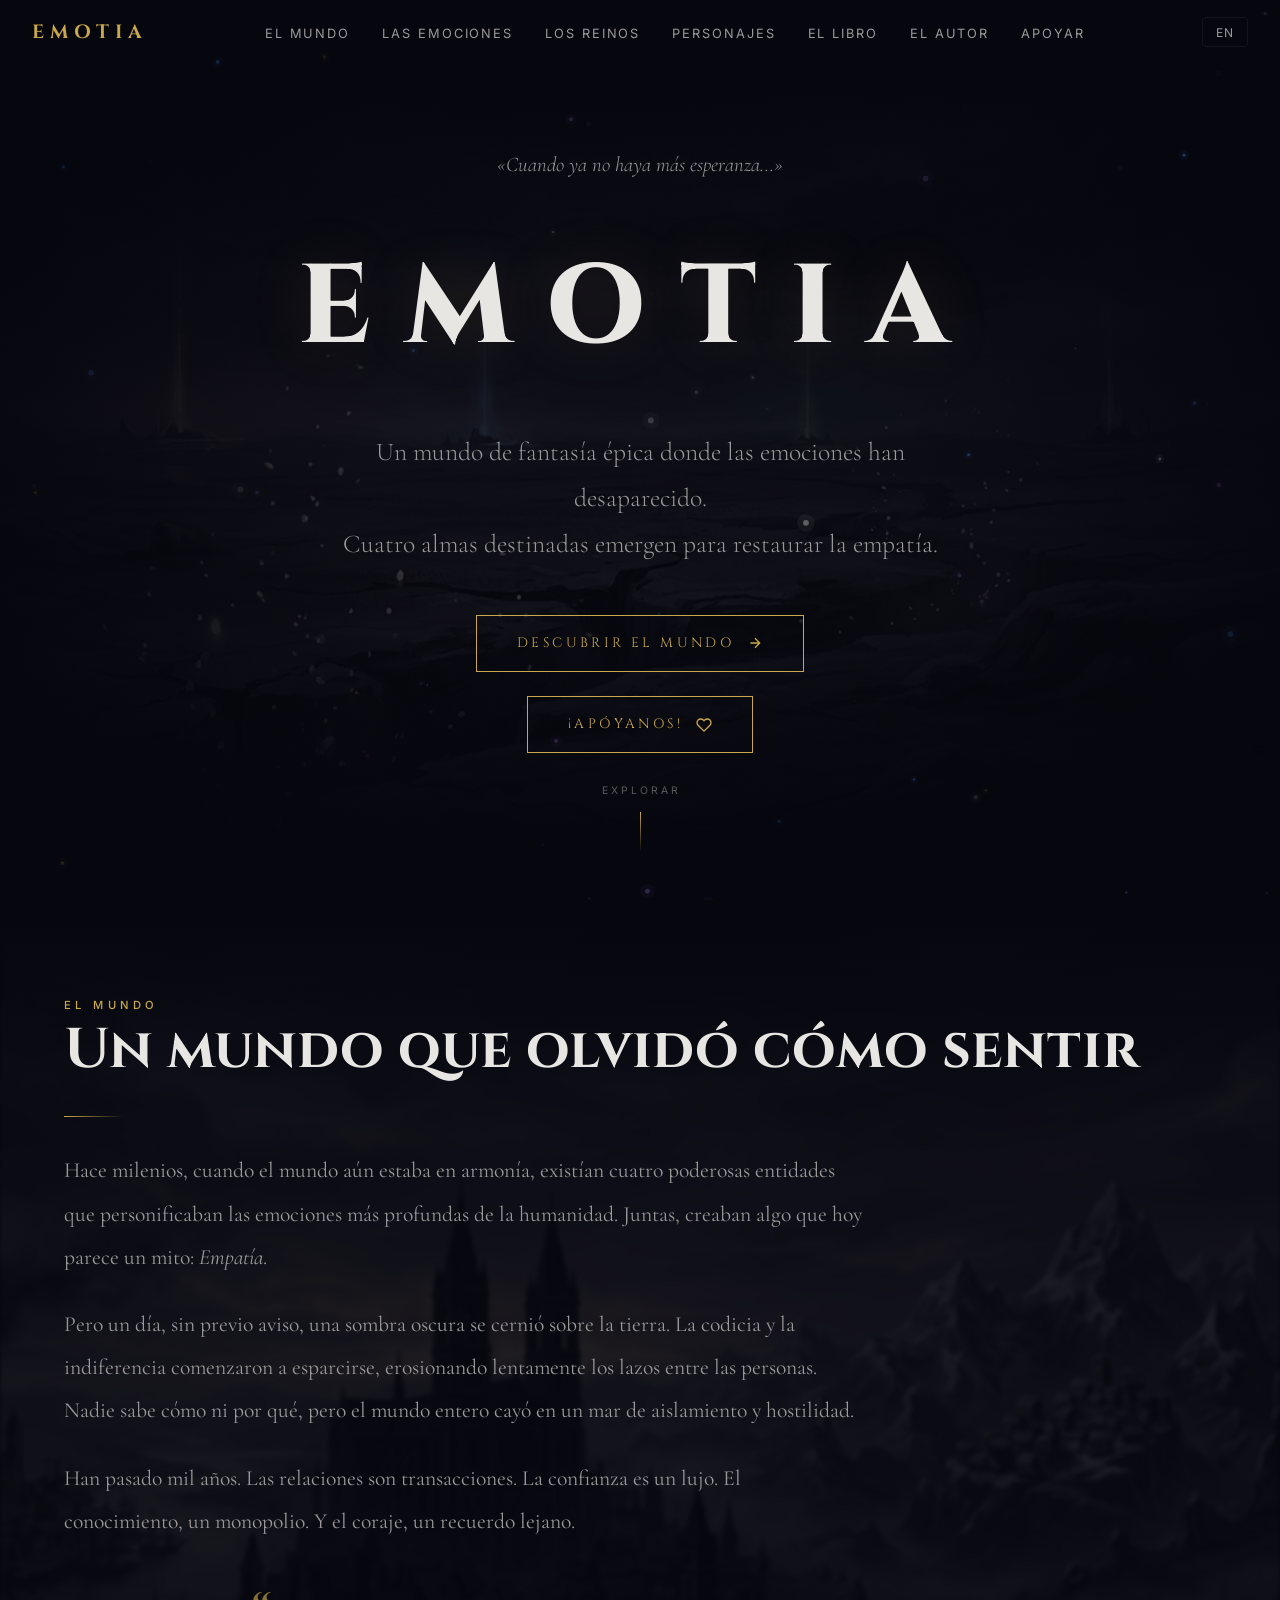
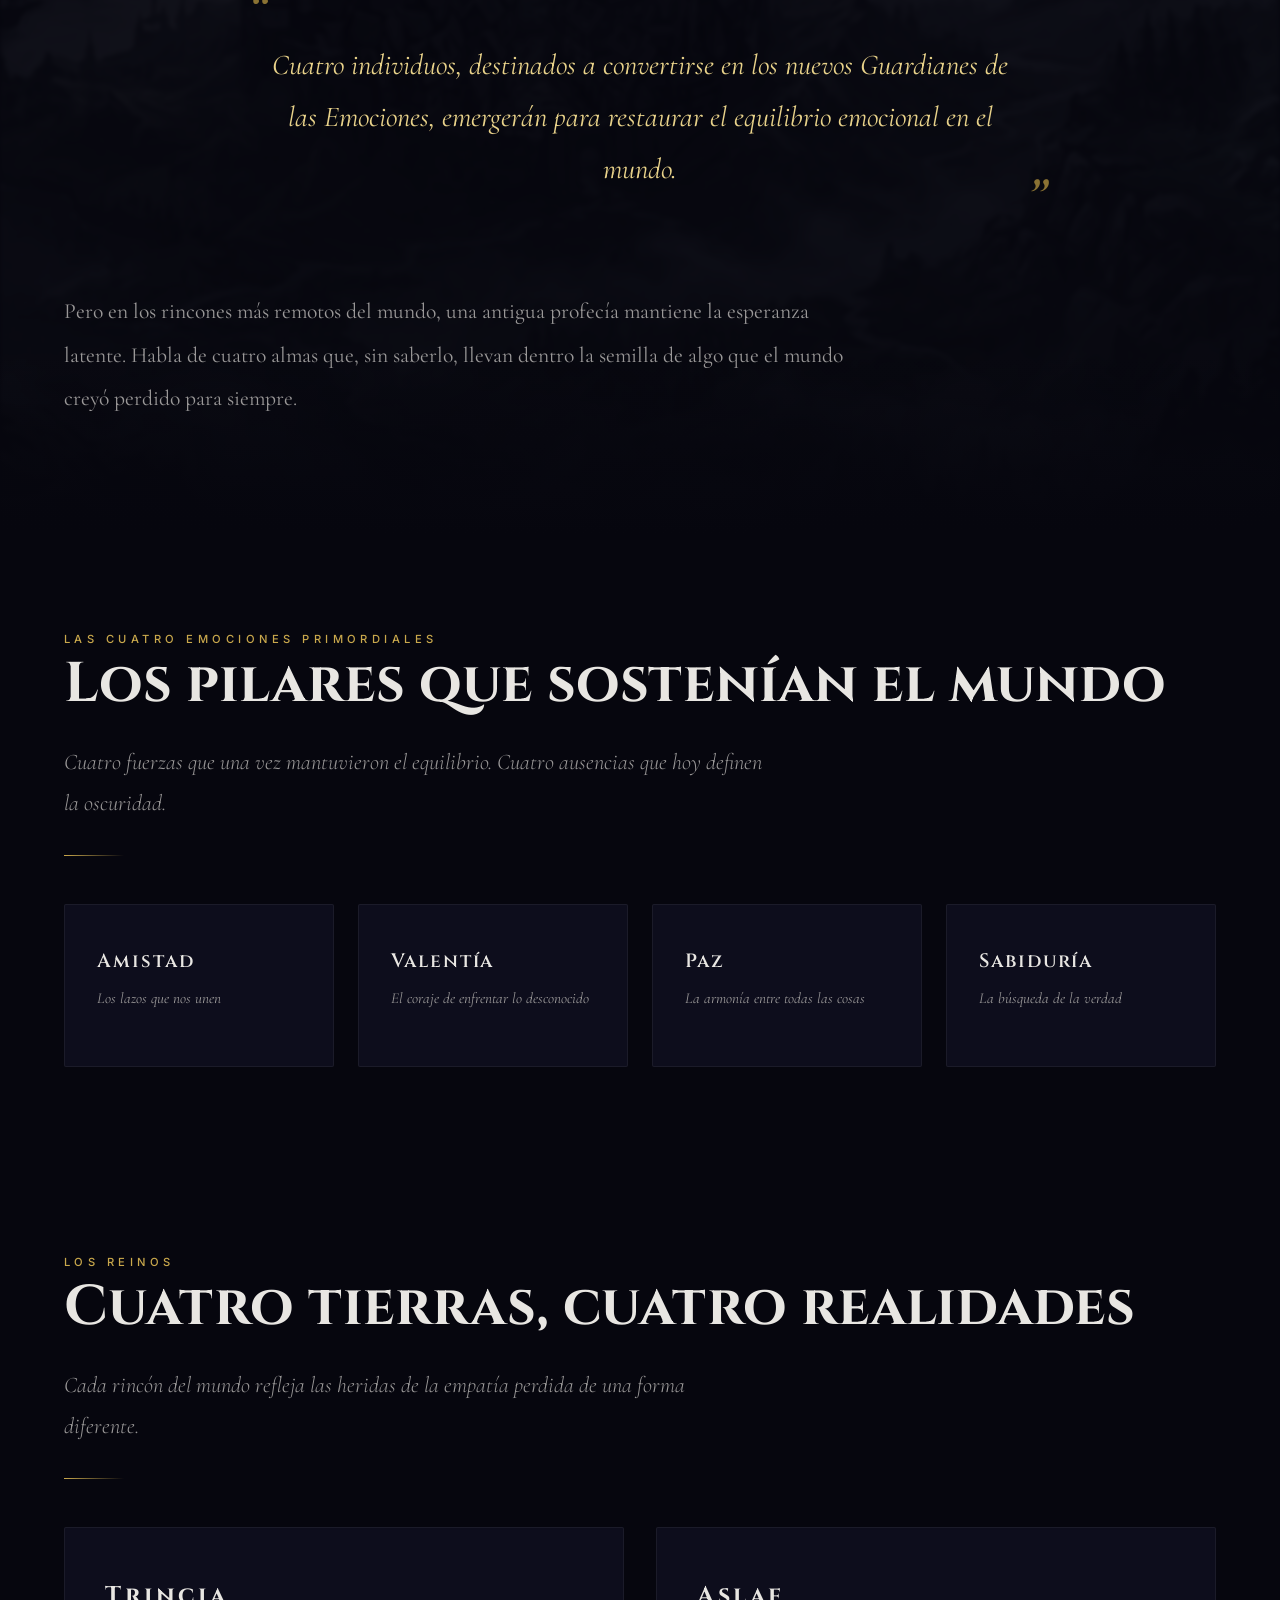
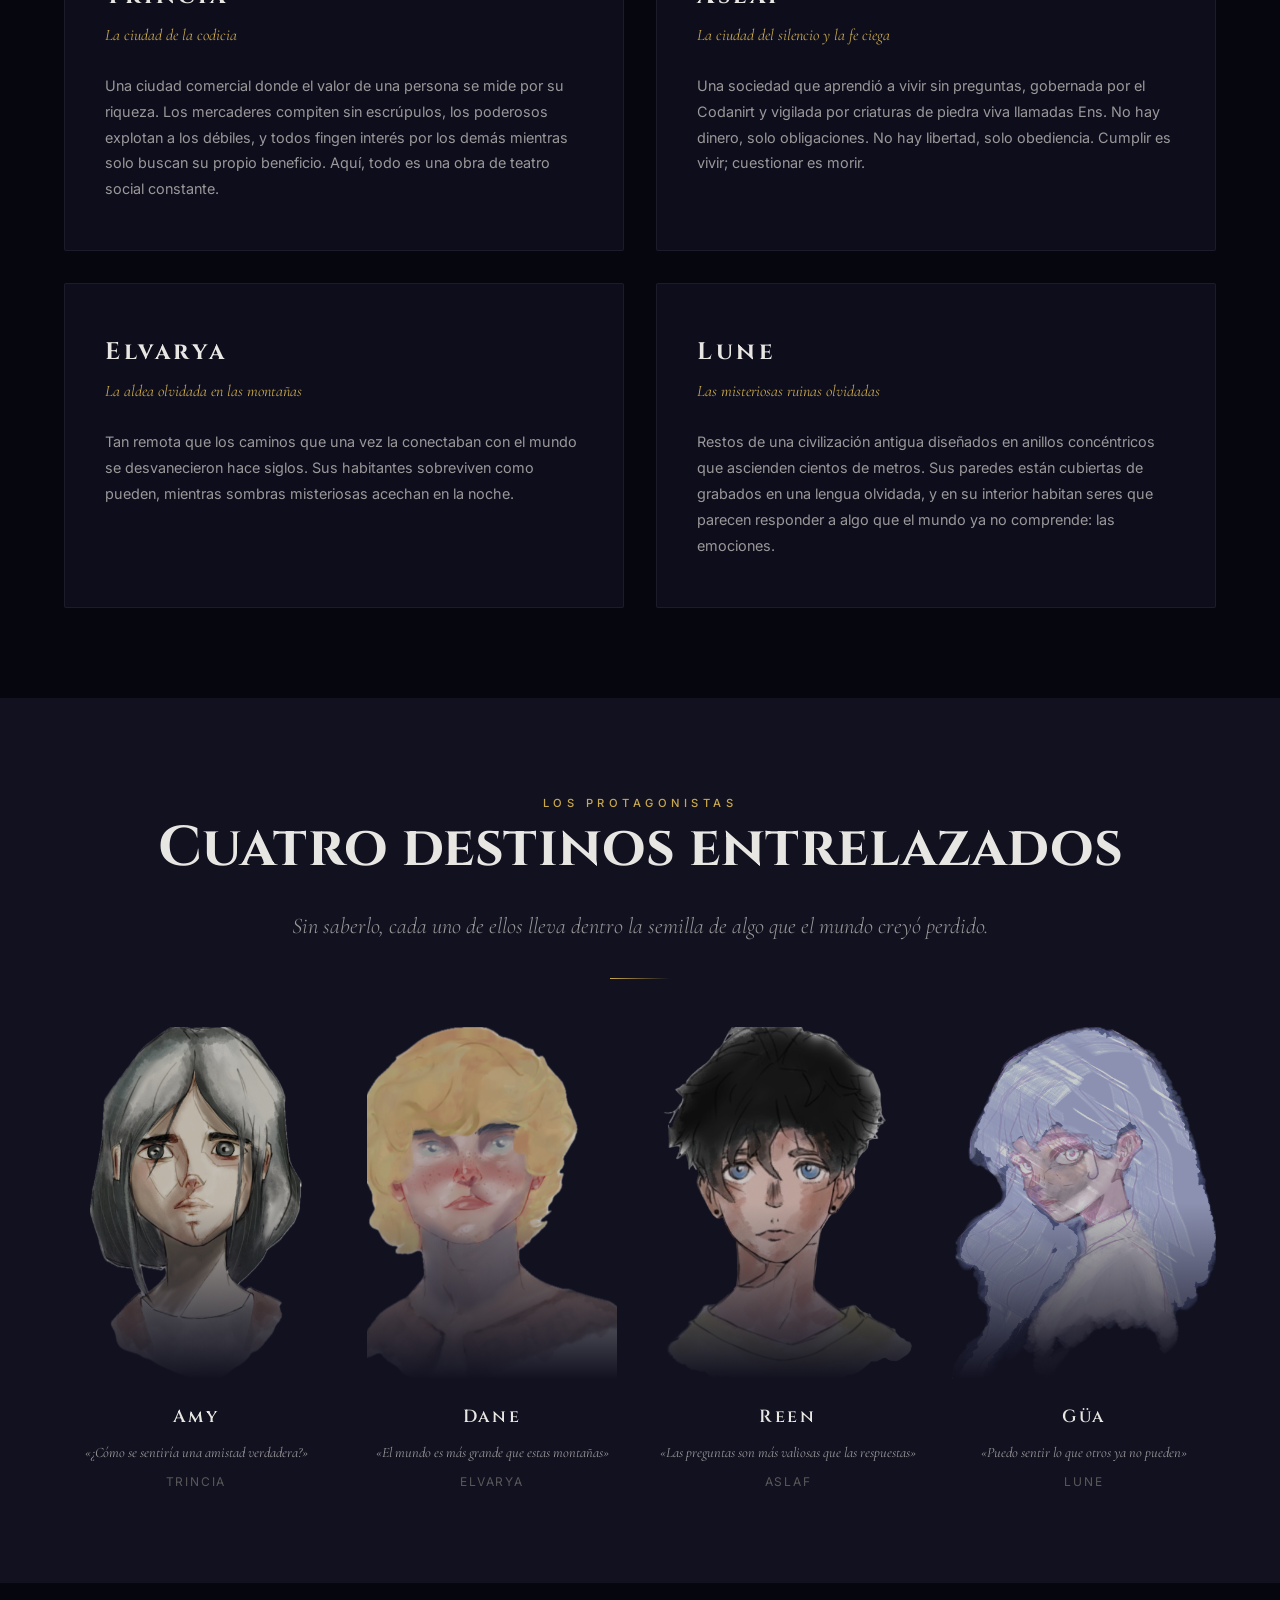
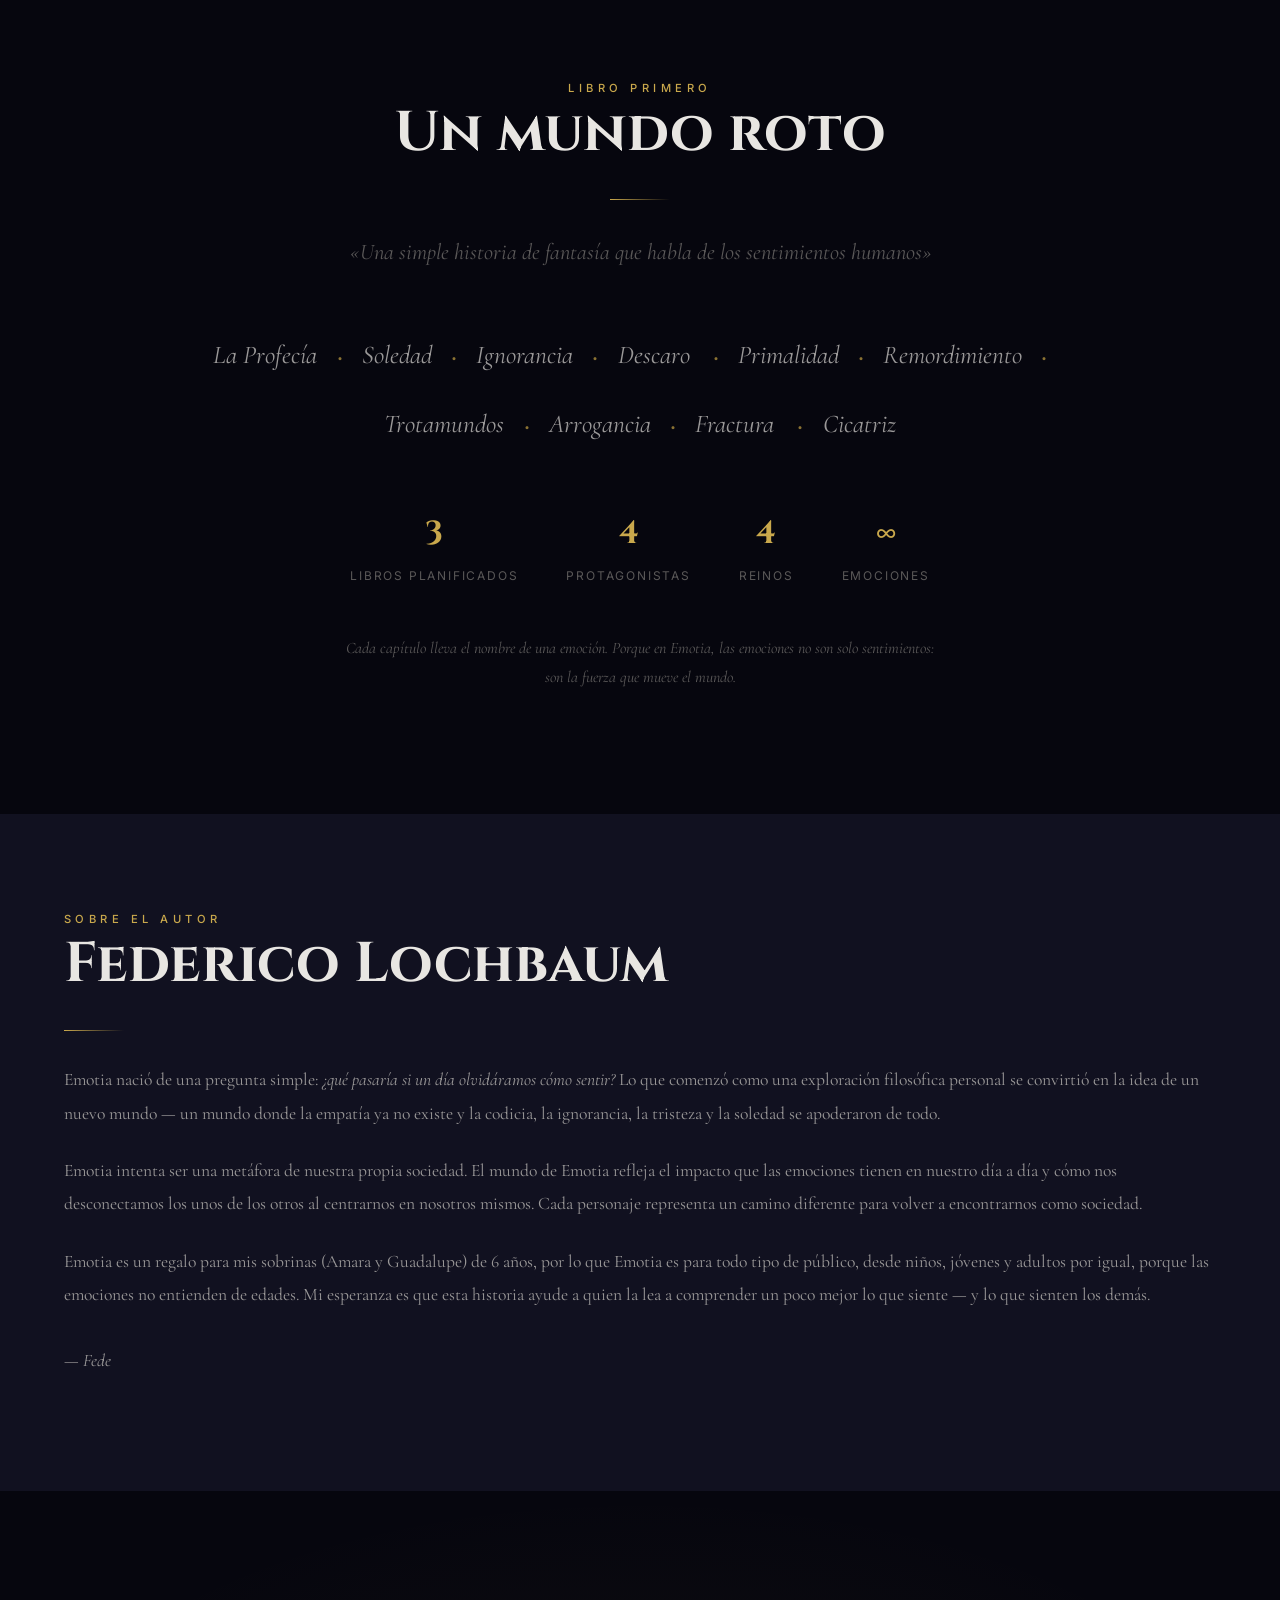
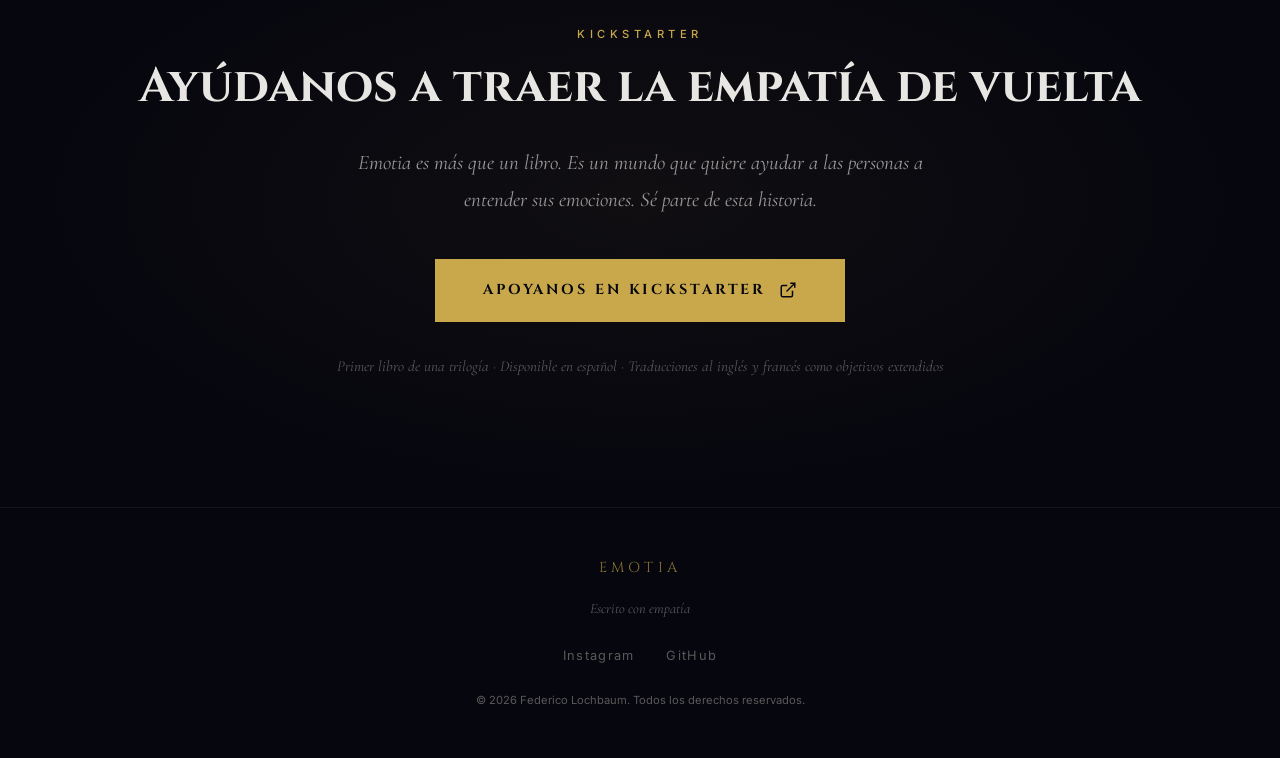
==== docs/index.html @ cf582565 "adding analytics" ====
<!DOCTYPE html>
<html lang="es">

<head>

  <!-- Google tag (gtag.js) -->
  <script async src="https://www.googletagmanager.com/gtag/js?id=__GA_MEASUREMENT_ID__"></script>
  <script>
    window.dataLayer = window.dataLayer || [];
    function gtag() { dataLayer.push(arguments); }
    gtag('js', new Date());

    gtag('config', '__GA_MEASUREMENT_ID__');
  </script>

  <meta charset="UTF-8">
  <meta name="viewport" content="width=device-width, initial-scale=1.0">
  <title>Emotia — Un mundo de fantasía épica sobre las emociones humanas</title>
  <meta name="description"
    content="Emotia es un mundo de fantasía épica donde las emociones han desaparecido. Cuatro almas destinadas emergen para restaurar la empatía. Descubre el primer libro de la trilogía.">
  <meta name="keywords" content="Emotia, fantasía épica, emociones, libro, trilogía, Federico Lochbaum, Kickstarter">
  <meta property="og:title" content="Emotia — Un mundo que olvidó cómo sentir">
  <meta property="og:description"
    content="En un mundo donde las emociones desaparecieron, cuatro almas destinadas emergen para restaurar la empatía. Descubre el primer libro de la trilogía.">
  <meta property="og:type" content="website">
  <link rel="icon" type="image/jpeg" href="images/emotia_favicon-withoutbackground.png">
  <link rel="stylesheet" href="styles.css">
</head>

<body class="lang-es">

  <!-- ============================================
       NAVIGATION
       ============================================ -->
  <nav class="nav" id="nav">
    <a href="#" class="nav-logo">Emotia</a>
    <ul class="nav-links" id="nav-links">
      <li><a href="#mundo"><span class="lang-es">El Mundo</span><span class="lang-en">The World</span><span
            class="lang-fr">Le Monde</span></a></li>
      <li><a href="#emociones"><span class="lang-es">Las Emociones</span><span class="lang-en">Emotions</span><span
            class="lang-fr">Les Émotions</span></a></li>
      <li><a href="#reinos"><span class="lang-es">Los Reinos</span><span class="lang-en">Kingdoms</span><span
            class="lang-fr">Les Royaumes</span></a></li>
      <li><a href="#personajes"><span class="lang-es">Personajes</span><span class="lang-en">Characters</span><span
            class="lang-fr">Personnages</span></a></li>
      <li><a href="#libro"><span class="lang-es">El Libro</span><span class="lang-en">The Book</span><span
            class="lang-fr">Le Livre</span></a></li>
      <li><a href="#autor"><span class="lang-es">El Autor</span><span class="lang-en">Author</span><span
            class="lang-fr">L'Auteur</span></a></li>
      <li><a href="#apoyar" class="nav-cta-link"><span class="lang-es">Apoyar</span><span
            class="lang-en">Support</span><span class="lang-fr">Soutenir</span></a></li>
    </ul>

    <div class="nav-controls">
      <button id="lang-toggle" class="lang-toggle" aria-label="Toggle language">
        <span class="lang-es">EN</span>
        <span class="lang-en">FR</span>
        <span class="lang-fr">ES</span>
      </button>
      <button class="nav-hamburger" id="hamburger" aria-label="Menú de navegación">
        <span></span>
        <span></span>
        <span></span>
      </button>
    </div>
  </nav>

  <!-- ============================================
       HERO
       ============================================ -->
  <section class="hero" id="hero">
    <div class="hero-bg">
      <img src="images/hero_bg.jpg" alt="Paisaje de Emotia / Emotia landscape" loading="eager">
    </div>
    <canvas id="particles-canvas" class="hero-particles"></canvas>

    <div class="hero-content">
      <p class="hero-prophecy">
        <span class="lang-es">«Cuando ya no haya más esperanza...»</span>
        <span class="lang-en">"When there is no more hope left..."</span>
        <span class="lang-fr">«Quand il n'y aura plus d'espoir...»</span>
      </p>
      <h1 class="hero-title">EMOTIA</h1>
      <p class="hero-subtitle">
        <span class="lang-es">Un mundo de fantasía épica donde las emociones han desaparecido.<br>Cuatro almas
          destinadas
          emergen para restaurar la empatía.</span>
        <span class="lang-en">An epic fantasy world where emotions have vanished.<br>Four destined souls emerge to
          restore empathy.</span>
        <span class="lang-fr">Un monde de fantasy épique où les émotions ont disparu.<br>Quatre âmes destinées
          émergent pour restaurer l'empathie.</span>
      </p>
      <div class="hero-actions">
        <a href="#mundo" class="hero-cta">
          <span class="lang-es">Descubrir el mundo</span>
          <span class="lang-en">Discover the world</span>
          <span class="lang-fr">Découvrir le monde</span>
          <svg xmlns="http://www.w3.org/2000/svg" viewBox="0 0 24 24" fill="none" stroke="currentColor"
            stroke-width="2">
            <path d="M5 12h14M12 5l7 7-7 7" />
          </svg>
        </a>
        <a href="#apoyar" class="hero-cta hero-cta-secondary">
          <span class="lang-es">¡Apóyanos!</span>
          <span class="lang-en">Support us!</span>
          <span class="lang-fr">Soutenez-nous !</span>
          <svg xmlns="http://www.w3.org/2000/svg" viewBox="0 0 24 24" fill="none" stroke="currentColor" stroke-width="2"
            stroke-linecap="round" stroke-linejoin="round">
            <path
              d="M20.84 4.61a5.5 5.5 0 0 0-7.78 0L12 5.67l-1.06-1.06a5.5 5.5 0 0 0-7.78 7.78l1.06 1.06L12 21.23l7.78-7.78 1.06-1.06a5.5 5.5 0 0 0 0-7.78z">
            </path>
          </svg>
        </a>
      </div>
    </div>

    <div class="scroll-indicator">
      <span class="lang-es">Explorar</span>
      <span class="lang-en">Explore</span>
      <span class="lang-fr">Explorer</span>
      <div class="line"></div>
    </div>
  </section>

  <!-- ============================================
       EL MUNDO
       ============================================ -->
  <section class="section world-section" id="mundo">
    <div class="world-bg">
      <img src="images/world_bg.jpg" alt="Los reinos de Emotia" loading="lazy">
    </div>
    <div class="section-inner world-content">
      <div class="reveal">
        <span class="section-label">
          <span class="lang-es">El Mundo</span>
          <span class="lang-en">The World</span>
          <span class="lang-fr">Le Monde</span>
        </span>
        <h2 class="section-title">
          <span class="lang-es">Un mundo que olvidó cómo sentir</span>
          <span class="lang-en">A world that forgot how to feel</span>
          <span class="lang-fr">Un monde qui a oublié comment ressentir</span>
        </h2>
        <div class="section-divider"></div>
      </div>

      <div class="world-text reveal reveal-delay-1">
        <p class="lang-es">
          Hace milenios, cuando el mundo aún estaba en armonía, existían cuatro poderosas
          entidades que personificaban las emociones más profundas de la humanidad. Juntas,
          creaban algo que hoy parece un mito: <em>Empatía</em>.
        </p>
        <p class="lang-en">
          Millennia ago, when the world was still in harmony, there were four powerful
          entities embodying humanity's deepest emotions. Together, they created
          something that today seems like a myth: <em>Empathy</em>.
        </p>
        <p class="lang-fr">
          Il y a des millénaires, lorsque le monde vivait encore en harmonie, existaient
          quatre puissantes entités qui incarnaient les émotions les plus profondes de
          l'humanité. Ensemble, elles créaient quelque chose qui semble aujourd'hui un
          mythe : l'<em>Empathie</em>.
        </p>

        <p class="lang-es">
          Pero un día, sin previo aviso, una sombra oscura se cernió sobre la tierra.
          La codicia y la indiferencia comenzaron a esparcirse, erosionando lentamente
          los lazos entre las personas. Nadie sabe cómo ni por qué, pero el mundo entero
          cayó en un mar de aislamiento y hostilidad.
        </p>
        <p class="lang-en">
          But one day, without warning, a dark shadow fell over the land.
          Greed and indifference began to spread, slowly eroding the bonds
          between people. No one knows how or why, but the entire world
          fell into a sea of isolation and hostility.
        </p>
        <p class="lang-fr">
          Mais un jour, sans prévenir, une ombre sombre s'abattit sur la terre.
          La cupidité et l'indifférence commencèrent à se répandre, érodant
          lentement les liens entre les gens. Nul ne sait comment ni pourquoi,
          mais le monde entier sombra dans une mer d'isolement et d'hostilité.
        </p>

        <p class="lang-es">
          Han pasado mil años. Las relaciones son transacciones. La confianza es un lujo.
          El conocimiento, un monopolio. Y el coraje, un recuerdo lejano.
        </p>
        <p class="lang-en">
          A thousand years have passed. Relationships are transactions. Trust is a luxury.
          Knowledge is a monopoly. And courage is a distant memory.
        </p>
        <p class="lang-fr">
          Mille ans ont passé. Les relations sont des transactions. La confiance est un luxe.
          Le savoir, un monopole. Et le courage, un lointain souvenir.
        </p>
      </div>

      <blockquote class="world-quote reveal reveal-delay-2">
        <span class="lang-es">Cuatro individuos, destinados a convertirse en los nuevos Guardianes de las Emociones,
          emergerán para restaurar el equilibrio emocional en el mundo.</span>
        <span class="lang-en">Four individuals, destined to become the new Guardians of Emotions, will emerge to restore
          emotional balance to the world.</span>
        <span class="lang-fr">Quatre individus, destinés à devenir les nouveaux Gardiens des Émotions, émergeront pour
          restaurer l'équilibre émotionnel du monde.</span>
      </blockquote>

      <div class="world-text reveal reveal-delay-3">
        <p class="lang-es">
          Pero en los rincones más remotos del mundo, una antigua profecía mantiene la esperanza
          latente. Habla de cuatro almas que, sin saberlo, llevan dentro la semilla de algo
          que el mundo creyó perdido para siempre.
        </p>
        <p class="lang-en">
          Yet in the most remote corners of the world, an ancient prophecy keeps hope alive.
          It speaks of four souls who, unknowingly, carry within them the seed of something
          the world thought lost forever.
        </p>
        <p class="lang-fr">
          Mais dans les recoins les plus reculés du monde, une ancienne prophétie maintient
          l'espoir en vie. Elle parle de quatre âmes qui, sans le savoir, portent en elles
          la graine de quelque chose que le monde croyait perdu à jamais.
        </p>
      </div>
    </div>
  </section>

  <!-- ============================================
       LAS EMOCIONES
       ============================================ -->
  <section class="section" id="emociones">
    <div class="section-inner">
      <div class="reveal">
        <span class="section-label">
          <span class="lang-es">Las Cuatro Emociones Primordiales</span>
          <span class="lang-en">The Four Primordial Emotions</span>
          <span class="lang-fr">Les Quatre Émotions Primordiales</span>
        </span>
        <h2 class="section-title">
          <span class="lang-es">Los pilares que sostenían el mundo</span>
          <span class="lang-en">The pillars that held the world</span>
          <span class="lang-fr">Les piliers qui soutenaient le monde</span>
        </h2>
        <p class="section-subtitle">
          <span class="lang-es">Cuatro fuerzas que una vez mantuvieron el equilibrio. Cuatro ausencias que hoy definen
            la oscuridad.</span>
          <span class="lang-en">Four forces that once maintained balance. Four absences that today define the
            darkness.</span>
          <span class="lang-fr">Quatre forces qui autrefois maintenaient l'équilibre. Quatre absences qui définissent
            aujourd'hui les ténèbres.</span>
        </p>
        <div class="section-divider"></div>
      </div>

      <div class="emotions-grid">
        <div class="emotion-card reveal reveal-delay-1" data-emotion="amistad">
          <h3 class="emotion-name">
            <span class="lang-es">Amistad</span>
            <span class="lang-en">Friendship</span>
            <span class="lang-fr">Amitié</span>
          </h3>
          <p class="emotion-essence">
            <span class="lang-es">Los lazos que nos unen</span>
            <span class="lang-en">The bonds that tie us</span>
            <span class="lang-fr">Les liens qui nous unissent</span>
          </p>
          <p class="emotion-description">
            <span class="lang-es">Encargada de fomentar y fortalecer los vínculos entre las personas, promoviendo la
              alegría y el compañerismo. Su ausencia dejó un mundo donde las relaciones son transacciones y la
              confianza, un lujo olvidado.</span>
            <span class="lang-en">Tasked with fostering and strengthening the bonds between people, promoting joy and
              fellowship. Its absence left a world where relationships are transactions and trust is a forgotten
              luxury.</span>
            <span class="lang-fr">Chargée de favoriser et renforcer les liens entre les personnes, en promouvant la
              joie et la camaraderie. Son absence a laissé un monde où les relations sont des transactions et où la
              confiance est un luxe oublié.</span>
          </p>
        </div>

        <div class="emotion-card reveal reveal-delay-2" data-emotion="valentía">
          <h3 class="emotion-name">
            <span class="lang-es">Valentía</span>
            <span class="lang-en">Courage</span>
            <span class="lang-fr">Courage</span>
          </h3>
          <p class="emotion-essence">
            <span class="lang-es">El coraje de enfrentar lo desconocido</span>
            <span class="lang-en">The bravery to face the unknown</span>
            <span class="lang-fr">Le courage d'affronter l'inconnu</span>
          </p>
          <p class="emotion-description">
            <span class="lang-es">Infundía el coraje en el corazón de las personas, motivándolas a superar sus miedos.
              Sin ella, la sociedad se sumió en la resignación, donde el miedo al fracaso paraliza toda acción
              significativa.</span>
            <span class="lang-en">Instilled courage in the hearts of people, motivating them to overcome their fears.
              Without it, society sank into resignation, where fear of failure paralyzes any meaningful action.</span>
            <span class="lang-fr">Insufflait le courage dans le cœur des gens, les motivant à surmonter leurs peurs.
              Sans elle, la société sombra dans la résignation, où la peur de l'échec paralyse toute action
              significative.</span>
          </p>
        </div>

        <div class="emotion-card reveal reveal-delay-3" data-emotion="paz">
          <h3 class="emotion-name">
            <span class="lang-es">Paz</span>
            <span class="lang-en">Peace</span>
            <span class="lang-fr">Paix</span>
          </h3>
          <p class="emotion-essence">
            <span class="lang-es">La armonía entre todas las cosas</span>
            <span class="lang-en">The harmony among all things</span>
            <span class="lang-fr">L'harmonie entre toutes choses</span>
          </p>
          <p class="emotion-description">
            <span class="lang-es">Promovía la reconciliación, la compasión y la resolución pacífica de conflictos. Su
              caída trajo un estado constante de hostilidad, donde las guerras y enfrentamientos se convirtieron en algo
              cotidiano.</span>
            <span class="lang-en">Promoted reconciliation, compassion, and the peaceful resolution of conflicts. Its
              fall brought a constant state of hostility, where wars and clashes became everyday occurrences.</span>
            <span class="lang-fr">Promouvait la réconciliation, la compassion et la résolution pacifique des conflits.
              Sa chute apporta un état constant d'hostilité, où les guerres et les affrontements devinrent monnaie
              courante.</span>
          </p>
        </div>

        <div class="emotion-card reveal reveal-delay-4" data-emotion="sabiduría">
          <h3 class="emotion-name">
            <span class="lang-es">Sabiduría</span>
            <span class="lang-en">Wisdom</span>
            <span class="lang-fr">Sagesse</span>
          </h3>
          <p class="emotion-essence">
            <span class="lang-es">La búsqueda de la verdad</span>
            <span class="lang-en">The search for truth</span>
            <span class="lang-fr">La quête de la vérité</span>
          </p>
          <p class="emotion-description">
            <span class="lang-es">Guiaba hacia la iluminación y el entendimiento mutuo. Sin ella, la ignorancia
              prevalece, el conocimiento se monopoliza, y las personas han perdido el deseo de comprender el mundo que
              habitan.</span>
            <span class="lang-en">Guided towards enlightenment and mutual understanding. Without it, ignorance prevails,
              knowledge is monopolized, and people have lost the desire to understand the world they inhabit.</span>
            <span class="lang-fr">Guidait vers l'illumination et la compréhension mutuelle. Sans elle, l'ignorance
              prévaut, le savoir se monopolise, et les gens ont perdu le désir de comprendre le monde qu'ils
              habitent.</span>
          </p>
        </div>
      </div>
    </div>
  </section>

  <!-- ============================================
       LOS REINOS
       ============================================ -->
  <section class="section" id="reinos">
    <div class="section-inner">
      <div class="reveal">
        <span class="section-label">
          <span class="lang-es">Los Reinos</span>
          <span class="lang-en">The Kingdoms</span>
          <span class="lang-fr">Les Royaumes</span>
        </span>
        <h2 class="section-title">
          <span class="lang-es">Cuatro tierras, cuatro realidades</span>
          <span class="lang-en">Four lands, four realities</span>
          <span class="lang-fr">Quatre terres, quatre réalités</span>
        </h2>
        <p class="section-subtitle">
          <span class="lang-es">Cada rincón del mundo refleja las heridas de la empatía perdida de una forma
            diferente.</span>
          <span class="lang-en">Every corner of the world reflects the wounds of lost empathy in a different way.</span>
          <span class="lang-fr">Chaque recoin du monde reflète les blessures de l'empathie perdue d'une manière
            différente.</span>
        </p>
        <div class="section-divider"></div>
      </div>

      <div class="kingdoms-grid">
        <div class="kingdom-card reveal reveal-delay-1" data-kingdom="trincia">
          <h3 class="kingdom-name">Trincia</h3>
          <p class="kingdom-tagline">
            <span class="lang-es">La ciudad de la codicia</span>
            <span class="lang-en">The city of greed</span>
            <span class="lang-fr">La ville de la cupidité</span>
          </p>
          <p class="kingdom-description">
            <span class="lang-es">Una ciudad comercial donde el valor de una persona se mide por su riqueza. Los
              mercaderes compiten sin escrúpulos, los poderosos explotan a los débiles, y todos fingen interés por los
              demás mientras solo buscan su propio beneficio. Aquí, todo es una obra de teatro social constante.</span>
            <span class="lang-en">A commercial city where a person's value is measured by their wealth. Merchants
              compete unscrupulously, the powerful exploit the weak, and everyone feigns interest in others while only
              seeking their own benefit. Here, everything is a constant social theatrical play.</span>
            <span class="lang-fr">Une ville marchande où la valeur d'une personne se mesure à sa richesse. Les
              marchands rivalisent sans scrupules, les puissants exploitent les faibles, et tous feignent l'intérêt
              pour autrui tout en ne cherchant que leur propre profit. Ici, tout est un théâtre social permanent.</span>
          </p>
        </div>

        <div class="kingdom-card reveal reveal-delay-2" data-kingdom="aslaf">
          <h3 class="kingdom-name">Aslaf</h3>
          <p class="kingdom-tagline">
            <span class="lang-es">La ciudad del silencio y la fe ciega</span>
            <span class="lang-en">The city of silence and blind faith</span>
            <span class="lang-fr">La ville du silence et de la foi aveugle</span>
          </p>
          <p class="kingdom-description">
            <span class="lang-es">Una sociedad que aprendió a vivir sin preguntas, gobernada por el Codanirt y vigilada
              por criaturas de piedra viva llamadas Ens. No hay dinero, solo obligaciones. No hay libertad, solo
              obediencia. Cumplir es vivir; cuestionar es morir.</span>
            <span class="lang-en">A society that learned to live without questions, governed by the Codanirt and watched
              over by living stone creatures called Ens. There is no money, only obligations. There is no freedom, only
              obedience. To comply is to live; to question is to die.</span>
            <span class="lang-fr">Une société qui a appris à vivre sans poser de questions, gouvernée par le Codanirt
              et surveillée par des créatures de pierre vivante appelées Ens. Pas d'argent, seulement des obligations.
              Pas de liberté, seulement l'obéissance. Obéir, c'est vivre ; questionner, c'est mourir.</span>
          </p>
        </div>

        <div class="kingdom-card reveal reveal-delay-3" data-kingdom="elvarya">
          <h3 class="kingdom-name">Elvarya</h3>
          <p class="kingdom-tagline">
            <span class="lang-es">La aldea olvidada en las montañas</span>
            <span class="lang-en">The forgotten village in the mountains</span>
            <span class="lang-fr">Le village oublié dans les montagnes</span>
          </p>
          <p class="kingdom-description">
            <span class="lang-es">Tan remota que los caminos que una vez la conectaban con el mundo se desvanecieron
              hace siglos. Sus habitantes sobreviven como pueden,
              mientras sombras misteriosas acechan en la noche.</span>
            <span class="lang-en">So remote that the roads that once connected it to the world vanished centuries ago.
              Its inhabitants survive as they can, while mysterious shadows lurk in the night.</span>
            <span class="lang-fr">Si reculé que les chemins qui la reliaient autrefois au monde se sont effacés il y a
              des siècles. Ses habitants survivent comme ils peuvent, tandis que d'étranges ombres rôdent dans la
              nuit.</span>
          </p>
        </div>

        <div class="kingdom-card reveal reveal-delay-4" data-kingdom="lune">
          <h3 class="kingdom-name">Lune</h3>
          <p class="kingdom-tagline">
            <span class="lang-es">Las misteriosas ruinas olvidadas</span>
            <span class="lang-en">The mysterious forgotten ruins</span>
            <span class="lang-fr">Les mystérieuses ruines oubliées</span>
          </p>
          <p class="kingdom-description">
            <span class="lang-es">Restos de una civilización antigua diseñados en anillos concéntricos que ascienden
              cientos de metros. Sus paredes están cubiertas de grabados en una lengua olvidada, y en su interior
              habitan seres que parecen responder a algo que el mundo ya no comprende: las emociones.</span>
            <span class="lang-en">Remnants of an ancient civilization designed in concentric rings ascending hundreds of
              meters. Its walls are covered in engravings in a forgotten tongue, and within dwell beings that seem to
              respond to something the world no longer understands: emotions.</span>
            <span class="lang-fr">Les vestiges d'une ancienne civilisation, conçus en anneaux concentriques s'élevant
              sur des centaines de mètres. Leurs murs sont couverts de gravures dans une langue oubliée, et en leur
              sein habitent des êtres qui semblent répondre à quelque chose que le monde ne comprend plus : les
              émotions.</span>
          </p>
        </div>
      </div>
    </div>
  </section>

  <!-- ============================================
       PERSONAJES
       ============================================ -->
  <section class="section characters-section" id="personajes">
    <div class="section-inner">
      <div class="reveal" style="text-align: center;">
        <span class="section-label">
          <span class="lang-es">Los Protagonistas</span>
          <span class="lang-en">The Protagonists</span>
          <span class="lang-fr">Les Protagonistes</span>
        </span>
        <h2 class="section-title">
          <span class="lang-es">Cuatro destinos entrelazados</span>
          <span class="lang-en">Four intertwined destinies</span>
          <span class="lang-fr">Quatre destins entrelacés</span>
        </h2>
        <p class="section-subtitle" style="margin: 0 auto;">
          <span class="lang-es">Sin saberlo, cada uno de ellos lleva dentro la semilla de algo que el mundo creyó
            perdido.</span>
          <span class="lang-en">Unknowingly, each of them carries within the seed of something the world thought
            lost.</span>
          <span class="lang-fr">Sans le savoir, chacun d'eux porte en lui la graine de quelque chose que le monde
            croyait perdu.</span>
        </p>
        <div class="section-divider" style="margin: 2rem auto;"></div>
      </div>

      <div class="characters-grid">
        <div class="character-card reveal reveal-delay-1">
          <div class="character-image-wrap">
            <img src="images/amy.png" alt="Amy" loading="lazy" style="width: 80%;">
          </div>
          <h3 class="character-name">Amy</h3>
          <p class="character-phrase">
            <span class="lang-es">«¿Cómo se sentiría una amistad verdadera?»</span>
            <span class="lang-en">"How would a true friendship feel?"</span>
            <span class="lang-fr">"Comment serait une véritable amitié ?"</span>
          </p>
          <p class="character-origin">Trincia</p>
        </div>

        <div class="character-card reveal reveal-delay-2">
          <div class="character-image-wrap">
            <img src="images/dane.png" alt="Dane" loading="lazy" style="width: 95%;">
          </div>
          <h3 class="character-name">Dane</h3>
          <p class="character-phrase">
            <span class="lang-es">«El mundo es más grande que estas montañas»</span>
            <span class="lang-en">"The world is bigger than these mountains"</span>
            <span class="lang-fr">"Le monde est plus vaste que ces montagnes"</span>
          </p>
          <p class="character-origin">Elvarya</p>
        </div>

        <div class="character-card reveal reveal-delay-3">
          <div class="character-image-wrap">
            <img src="images/ren.png" alt="Reen" loading="lazy" style="width: 95%;">
          </div>
          <h3 class="character-name">Reen</h3>
          <p class="character-phrase">
            <span class="lang-es">«Las preguntas son más valiosas que las respuestas»</span>
            <span class="lang-en">"Questions are more valuable than answers"</span>
            <span class="lang-fr">"Les questions sont plus précieuses que les réponses"</span>
          </p>
          <p class="character-origin">Aslaf</p>
        </div>

        <div class="character-card reveal reveal-delay-4">
          <div class="character-image-wrap">
            <img src="images/gua.png" alt="Güa" loading="lazy">
          </div>
          <h3 class="character-name">Güa</h3>
          <p class="character-phrase">
            <span class="lang-es">«Puedo sentir lo que otros ya no pueden»</span>
            <span class="lang-en">"I can feel what others no longer can"</span>
            <span class="lang-fr">"Je peux ressentir ce que les autres ne peuvent plus ressentir"</span>
          </p>
          <p class="character-origin">Lune</p>
        </div>
      </div>
    </div>
  </section>

  <!-- ============================================
       EL LIBRO
       ============================================ -->
  <section class="section book-section" id="libro">
    <div class="section-inner">
      <div class="reveal">
        <span class="section-label">
          <span class="lang-es">Libro Primero</span>
          <span class="lang-en">Book One</span>
          <span class="lang-fr">Livre Un</span>
        </span>
        <h2 class="section-title">
          <span class="lang-es">Un mundo roto</span>
          <span class="lang-en">A broken world</span>
          <span class="lang-fr">Un monde brisé</span>
        </h2>
        <div class="section-divider" style="margin: 2rem auto;"></div>
      </div>

      <p class="book-quote reveal reveal-delay-1">
        <span class="lang-es">«Una simple historia de fantasía que habla de los sentimientos humanos»</span>
        <span class="lang-en">"A simple fantasy story that speaks of human feelings"</span>
        <span class="lang-fr">«Une simple histoire de fantasy qui parle des sentiments humains»</span>
      </p>

      <ul class="chapters-list reveal reveal-delay-2">
        <li><span class="chapter-name"><span class="lang-es">La Profecía</span><span class="lang-en">The
              Prophecy</span><span class="lang-fr">La Prophétie</span></span></li>
        <li><span class="chapter-name"><span class="lang-es">Soledad</span><span class="lang-en">Loneliness</span><span
              class="lang-fr">Solitude</span></span></li>
        <li><span class="chapter-name"><span class="lang-es">Ignorancia</span><span
              class="lang-en">Ignorance</span><span class="lang-fr">Ignorance</span></span></li>
        <li><span class="chapter-name"><span class="lang-es">Descaro</span><span class="lang-en">Audacity</span><span
              class="lang-fr">Audace</span></span>
        </li>
        <li><span class="chapter-name"><span class="lang-es">Primalidad</span><span
              class="lang-en">Primality</span><span class="lang-fr">Animalité</span></span></li>
        <li><span class="chapter-name"><span class="lang-es">Remordimiento</span><span
              class="lang-en">Remorse</span><span class="lang-fr">Remords</span></span></li>
        <li><span class="chapter-name"><span class="lang-es">Trotamundos</span><span
              class="lang-en">Wanderer</span><span class="lang-fr">Vagabond</span></span></li>
        <li><span class="chapter-name"><span class="lang-es">Arrogancia</span><span
              class="lang-en">Arrogance</span><span class="lang-fr">Arrogance</span></span></li>
        <li><span class="chapter-name"><span class="lang-es">Fractura</span><span class="lang-en">Fracture</span><span
              class="lang-fr">Fracture</span></span>
        </li>
        <li><span class="chapter-name"><span class="lang-es">Cicatriz</span><span class="lang-en">Scar</span><span
              class="lang-fr">Cicatrice</span></span>
        </li>
      </ul>

      <div class="book-info reveal reveal-delay-3">
        <div class="book-stat">
          <div class="book-stat-value">3</div>
          <div class="book-stat-label">
            <span class="lang-es">Libros planificados</span>
            <span class="lang-en">Planned Books</span>
            <span class="lang-fr">Livres prévus</span>
          </div>
        </div>
        <div class="book-stat">
          <div class="book-stat-value">4</div>
          <div class="book-stat-label">
            <span class="lang-es">Protagonistas</span>
            <span class="lang-en">Protagonists</span>
            <span class="lang-fr">Protagonistes</span>
          </div>
        </div>
        <div class="book-stat">
          <div class="book-stat-value">4</div>
          <div class="book-stat-label">
            <span class="lang-es">Reinos</span>
            <span class="lang-en">Kingdoms</span>
            <span class="lang-fr">Royaumes</span>
          </div>
        </div>
        <div class="book-stat">
          <div class="book-stat-value">∞</div>
          <div class="book-stat-label">
            <span class="lang-es">Emociones</span>
            <span class="lang-en">Emotions</span>
            <span class="lang-fr">Émotions</span>
          </div>
        </div>
      </div>

      <p class="book-quote reveal reveal-delay-4" style="margin-top: 3rem; font-size: 1rem; color: var(--text-dim);">
        <span class="lang-es">Cada capítulo lleva el nombre de una emoción. Porque en Emotia, las emociones no son solo
          sentimientos: son la fuerza que mueve el mundo.</span>
        <span class="lang-en">Each chapter is named after an emotion. Because in Emotia, emotions aren't just feelings:
          they are the force that moves the world.</span>
        <span class="lang-fr">Chaque chapitre porte le nom d'une émotion. Car dans Emotia, les émotions ne sont pas
          seulement des sentiments : elles sont la force qui meut le monde.</span>
      </p>
    </div>
  </section>

  <!-- ============================================
       EL AUTOR
       ============================================ -->
  <section class="section author-section" id="autor">
    <div class="section-inner">
      <div class="author-content">
        <div class="author-text">
          <div class="reveal">
            <span class="section-label">
              <span class="lang-es">Sobre el Autor</span>
              <span class="lang-en">About the Author</span>
              <span class="lang-fr">À propos de l'Auteur</span>
            </span>
            <h2 class="section-title">Federico Lochbaum</h2>
            <div class="section-divider"></div>
          </div>

          <div class="reveal reveal-delay-1">
            <p class="lang-es">
              Emotia nació de una pregunta simple: <em>¿qué pasaría si un día olvidáramos
                cómo sentir?</em> Lo que comenzó como una exploración filosófica personal se convirtió
              en la idea de un nuevo mundo — un mundo donde la empatía ya no existe
              y la codicia, la ignorancia, la tristeza y la soledad se apoderaron de todo.
            </p>
            <p class="lang-en">
              Emotia was born from a simple question: <em>what would happen if one day we forgot
                how to feel?</em> What began as a personal philosophical exploration turned into an
              entire world — a world where empathy no longer exists
              and greed, ignorance, sadness, and loneliness have taken over everything.
            </p>
            <p class="lang-fr">
              Emotia est née d'une question simple : <em>que se passerait-il si un jour nous
                oubliions comment ressentir ?</em> Ce qui commença comme une exploration philosophique
              personnelle devint l'idée d'un nouveau monde — un monde où l'empathie n'existe plus
              et où la cupidité, l'ignorance, la tristesse et la solitude ont tout envahi.
            </p>

            <p class="lang-es">
              Emotia intenta ser una metáfora de nuestra propia sociedad. El mundo de Emotia
              refleja el impacto que las emociones tienen en nuestro día a día
              y cómo nos desconectamos los unos de los otros al centrarnos en nosotros mismos.
              Cada personaje representa un camino diferente para volver a encontrarnos como sociedad.
            </p>
            <p class="lang-en">
              This book is a metaphor for our own society. Each city in Emotia
              reflects the impact that emotions have on our daily lives
              and how we disconnect from one another when we focus on ourselves.
              Each character represents a path to finding each other again as a society.
            </p>
            <p class="lang-fr">
              Emotia se veut une métaphore de notre propre société. Le monde d'Emotia
              reflète l'impact que les émotions ont sur notre quotidien et la façon dont
              nous nous déconnectons les uns des autres en nous centrant sur nous-mêmes.
              Chaque personnage représente un chemin différent pour nous retrouver en tant que société.
            </p>

            <p class="lang-es">
              Emotia es un regalo para mis sobrinas (Amara y Guadalupe) de 6 años,
              por lo que Emotia es para todo tipo de público, desde niños, jóvenes y adultos por igual,
              porque las emociones no entienden de edades. Mi esperanza es que esta historia ayude a quien la lea
              a comprender un poco mejor lo que siente — y lo que sienten los demás.
            </p>
            <p class="lang-en">
              Emotia is a gift for my nieces (Amara and Guadalupe) of 6 years old,
              so Emotia is for all audiences, from children, young adults and adults alike,
              because emotions don't understand age. I hope this story helps whoever reads it
              to understand a little better what they feel — and what others feel.
            </p>
            <p class="lang-fr">
              Emotia est un cadeau pour mes nièces (Amara et Guadalupe), âgées de 6 ans.
              C'est pourquoi Emotia s'adresse à tous les publics, des enfants aux adolescents
              et aux adultes, car les émotions ne connaissent pas d'âge. J'espère que cette histoire
              aidera celui ou celle qui la lit à comprendre un peu mieux ce qu'il ressent — et ce que ressentent les
              autres.
            </p>

            <p class="author-signature">— Fede</p>
          </div>
        </div>
      </div>
    </div>
  </section>

  <!-- ============================================
       CTA — KICKSTARTER
       ============================================ -->
  <section class="section cta-section" id="apoyar">
    <div class="cta-content">
      <div class="reveal">
        <span class="section-label">Kickstarter</span>
        <h2 class="cta-title">
          <span class="lang-es">Ayúdanos a traer la empatía de vuelta</span>
          <span class="lang-en">Help us bring empathy back</span>
          <span class="lang-fr">Aidez-nous à ramener l'empathie</span>
        </h2>
        <p class="cta-subtitle">
          <span class="lang-es">Emotia es más que un libro. Es un mundo que quiere ayudar a las personas a entender sus
            emociones. Sé parte de esta historia.</span>
          <span class="lang-en">Emotia is more than a book. It's a world that wants to help people understand their
            emotions. Be part of this story.</span>
          <span class="lang-fr">Emotia est plus qu'un livre. C'est un monde qui veut aider les gens à comprendre leurs
            émotions. Faites partie de cette histoire.</span>
        </p>
      </div>

      <div class="reveal reveal-delay-1">
        <a href="#" class="cta-btn" id="kickstarter-btn">
          <span class="lang-es">Apoyanos en Kickstarter</span>
          <span class="lang-en">Support us on Kickstarter</span>
          <span class="lang-fr">Soutenez-nous sur Kickstarter</span>
          <svg xmlns="http://www.w3.org/2000/svg" width="18" height="18" viewBox="0 0 24 24" fill="none"
            stroke="currentColor" stroke-width="2">
            <path d="M18 13v6a2 2 0 0 1-2 2H5a2 2 0 0 1-2-2V8a2 2 0 0 1 2-2h6" />
            <polyline points="15 3 21 3 21 9" />
            <line x1="10" y1="14" x2="21" y2="3" />
          </svg>
        </a>
      </div>

      <p class="reveal reveal-delay-2"
        style="margin-top: 2rem; font-family: var(--font-literary); font-size: 0.95rem; color: var(--text-dim); font-style: italic;">
        <span class="lang-es">Primer libro de una trilogía · Disponible en español · Traducciones al inglés y francés
          como objetivos extendidos</span>
        <span class="lang-en">First book of a trilogy · Available in Spanish · English and French translations as
          stretch goals</span>
        <span class="lang-fr">Premier livre d'une trilogie · Disponible en espagnol · Traductions en anglais et en
          français en tant qu'objectifs étendus</span>
      </p>
    </div>
  </section>

  <!-- ============================================
       FOOTER
       ============================================ -->
  <footer class="footer">
    <div class="footer-brand">EMOTIA</div>
    <p class="footer-tagline">
      <span class="lang-es">Escrito con empatía</span>
      <span class="lang-en">Written with empathy</span>
      <span class="lang-fr">Écrit avec empathie</span>
    </p>
    <div class="footer-links">
      <a href="#">Instagram</a>
      <a href="https://github.com/FedeLoch/Emotia" target="_blank" rel="noopener">GitHub</a>
    </div>
    <p class="footer-copy">&copy; 2026 Federico Lochbaum. <span class="lang-es">Todos los derechos
        reservados.</span><span class="lang-en">All rights reserved.</span><span class="lang-fr">Tous droits
        réservés.</span></p>
  </footer>

  <script src="script.js"></script>
</body>

</html>
---- docs/styles.css ----
/* ============================================
   EMOTIA — Website Styles
   Dark Fantasy · Emotional · Immersive
   ============================================ */

@import url('https://fonts.googleapis.com/css2?family=Cinzel:wght@400;500;600;700;800;900&family=Cormorant+Garamond:ital,wght@0,300;0,400;0,500;0,600;1,300;1,400;1,500&family=Inter:wght@300;400;500;600&display=swap');

/* --- CSS Variables --- */
:root {
  --bg-deep: #06060e;
  --bg-primary: #0a0a14;
  --bg-secondary: #111120;
  --bg-card: rgba(18, 18, 35, 0.7);
  --bg-glass: rgba(255, 255, 255, 0.03);
  --border-glass: rgba(255, 255, 255, 0.06);

  --gold: #c9a84c;
  --gold-light: #e8d28a;
  --gold-dim: #8a7233;
  --blue-ethereal: #4a9eff;
  --blue-dim: #2a5a99;
  --purple: #7b5ea7;
  --purple-dim: #4a3666;
  --red-muted: #a85454;
  --green-sage: #5a8a6a;

  --text-primary: #e8e6e2;
  --text-secondary: #9a9898;
  --text-dim: #5a5858;
  --text-gold: var(--gold);

  --font-display: 'Cinzel', serif;
  --font-body: 'Inter', sans-serif;
  --font-literary: 'Cormorant Garamond', serif;

  --section-padding: clamp(4rem, 10vh, 8rem) clamp(1.5rem, 5vw, 4rem);
  --max-width: 1200px;
  --transition: 0.4s cubic-bezier(0.25, 0.46, 0.45, 0.94);
}

/* --- Reset & Base --- */
*,
*::before,
*::after {
  margin: 0;
  padding: 0;
  box-sizing: border-box;
}

html {
  scroll-behavior: smooth;
  scrollbar-width: thin;
  scrollbar-color: var(--gold-dim) var(--bg-deep);
}

body {
  font-family: var(--font-body);
  background: var(--bg-deep);
  color: var(--text-primary);
  line-height: 1.7;
  overflow-x: hidden;
  -webkit-font-smoothing: antialiased;
}

::selection {
  background: var(--gold);
  color: var(--bg-deep);
}

img {
  max-width: 100%;
  height: auto;
}

a {
  color: var(--gold);
  text-decoration: none;
  transition: color var(--transition);
}

a:hover {
  color: var(--gold-light);
}

/* --- Scrollbar --- */
::-webkit-scrollbar {
  width: 6px;
}

::-webkit-scrollbar-track {
  background: var(--bg-deep);
}

::-webkit-scrollbar-thumb {
  background: var(--gold-dim);
  border-radius: 3px;
}

/* --- Navigation --- */
.nav {
  position: fixed;
  top: 0;
  left: 0;
  right: 0;
  z-index: 1000;
  padding: 1rem 2rem;
  display: flex;
  justify-content: space-between;
  align-items: center;
  transition: background var(--transition), backdrop-filter var(--transition);
}

.nav.scrolled {
  background: rgba(6, 6, 14, 0.9);
  backdrop-filter: blur(20px);
  border-bottom: 1px solid var(--border-glass);
}

.nav-logo {
  font-family: var(--font-display);
  font-size: 1.2rem;
  font-weight: 700;
  color: var(--gold);
  letter-spacing: 0.3em;
  text-transform: uppercase;
}

.nav-links {
  display: flex;
  gap: 2rem;
  list-style: none;
}

.nav-links a {
  font-family: var(--font-body);
  font-size: 0.8rem;
  font-weight: 400;
  color: var(--text-secondary);
  letter-spacing: 0.15em;
  text-transform: uppercase;
  position: relative;
  transition: color var(--transition);
}

.nav-links a::after {
  content: '';
  position: absolute;
  bottom: -4px;
  left: 0;
  width: 0;
  height: 1px;
  background: var(--gold);
  transition: width var(--transition);
}

.nav-links a:hover {
  color: var(--gold);
}

.nav-links a:hover::after {
  width: 100%;
}

.nav-hamburger {
  display: none;
  flex-direction: column;
  gap: 5px;
  cursor: pointer;
  background: none;
  border: none;
  padding: 5px;
}

.nav-hamburger span {
  width: 24px;
  height: 2px;
  background: var(--text-secondary);
  transition: var(--transition);
}

.nav-controls {
  display: flex;
  align-items: center;
  gap: 1.5rem;
}

.lang-toggle {
  background: transparent;
  border: 1px solid var(--border-glass);
  color: var(--text-secondary);
  font-family: var(--font-body);
  font-size: 0.75rem;
  letter-spacing: 0.1em;
  padding: 0.4rem 0.8rem;
  border-radius: 4px;
  cursor: pointer;
  transition: all var(--transition);
}

.lang-toggle:hover {
  border-color: var(--gold);
  color: var(--gold);
}

/* --- Language Visibility Logic --- */
body.lang-es .lang-en,
body.lang-es .lang-fr {
  display: none;
}

body.lang-en .lang-es,
body.lang-en .lang-fr {
  display: none;
}

body.lang-fr .lang-es,
body.lang-fr .lang-en {
  display: none;
}

/* --- Hero Section --- */
.hero {
  position: relative;
  min-height: 100vh;
  display: flex;
  flex-direction: column;
  justify-content: center;
  align-items: center;
  text-align: center;
  overflow: hidden;
}

.hero-bg {
  position: absolute;
  inset: 0;
  z-index: 0;
}

.hero-bg img {
  width: 100%;
  height: 100%;
  object-fit: cover;
  opacity: 0.4;
  filter: brightness(0.5) saturate(0.7);
}

.hero-bg::after {
  content: '';
  position: absolute;
  inset: 0;
  background:
    linear-gradient(180deg, var(--bg-deep) 0%, transparent 20%, transparent 70%, var(--bg-deep) 100%),
    radial-gradient(ellipse at center, transparent 30%, var(--bg-deep) 80%);
}

.hero-particles {
  position: absolute;
  inset: 0;
  z-index: 1;
  pointer-events: none;
}

.hero-content {
  position: relative;
  z-index: 2;
  padding: 0 2rem;
}

.hero-prophecy {
  font-family: var(--font-literary);
  font-size: clamp(1rem, 2vw, 1.3rem);
  font-style: italic;
  color: var(--text-secondary);
  margin-bottom: 2rem;
  opacity: 0;
  animation: fadeInUp 1.5s ease 0.3s forwards;
  font-weight: 300;
}

.hero-title {
  font-family: var(--font-display);
  font-size: clamp(3rem, 10vw, 7rem);
  font-weight: 800;
  letter-spacing: 0.3em;
  color: var(--text-primary);
  margin-bottom: 1.5rem;
  opacity: 0;
  animation: fadeInTitle 2s ease 0.8s forwards;
  text-shadow: 0 0 60px rgba(201, 168, 76, 0.15);
  position: relative;
}

.hero-title .letter {
  display: inline-block;
  opacity: 0;
  transform: translateY(40px);
}

.hero-subtitle {
  font-family: var(--font-literary);
  font-size: clamp(1.1rem, 2.5vw, 1.6rem);
  font-weight: 300;
  color: var(--text-secondary);
  max-width: 600px;
  margin: 0 auto 3rem;
  line-height: 1.8;
  opacity: 0;
  animation: fadeInUp 1.5s ease 1.8s forwards;
}

.hero-actions {
  display: flex;
  flex-direction: column;
  gap: 1.5rem;
  justify-content: center;
  align-items: center;
  opacity: 0;
  animation: fadeInUp 1.5s ease 2.3s forwards;
}

.hero-cta {
  display: inline-flex;
  align-items: center;
  gap: 0.8rem;
  padding: 1rem 2.5rem;
  border: 1px solid var(--gold);
  background: transparent;
  color: var(--gold);
  font-family: var(--font-display);
  font-size: 0.85rem;
  letter-spacing: 0.25em;
  text-transform: uppercase;
  cursor: pointer;
  transition: all var(--transition);
  text-decoration: none;
}

.hero-cta:hover {
  background: var(--gold);
  color: var(--bg-deep);
  box-shadow: 0 0 40px rgba(201, 168, 76, 0.2);
}

.hero-cta svg {
  width: 16px;
  height: 16px;
  transition: transform var(--transition);
}

.hero-cta:hover svg {
  transform: translateX(4px);
}

.scroll-indicator {
  position: absolute;
  bottom: 3rem;
  left: 0;
  width: 100%;
  z-index: 2;
  opacity: 0;
  animation: fadeInUp 1.5s ease 3s forwards;
  display: flex;
  flex-direction: column;
  align-items: center;
}

.scroll-indicator .line {
  width: 1px;
  height: 40px;
  background: linear-gradient(to bottom, var(--gold), transparent);
  margin: 0 auto;
  animation: scrollPulse 2s ease-in-out infinite;
}

.scroll-indicator span {
  display: block;
  font-family: var(--font-body);
  font-size: 0.65rem;
  letter-spacing: 0.3em;
  text-transform: uppercase;
  color: var(--text-dim);
  margin-bottom: 0.8rem;
  padding-left: 0.3em;
  /* Balance letter-spacing to center text precisely */
  text-align: center;
}

/* --- Section Common --- */
.section {
  padding: var(--section-padding);
  position: relative;
}

.section-inner {
  max-width: var(--max-width);
  margin: 0 auto;
}

.section-label {
  font-family: var(--font-body);
  font-size: 0.7rem;
  font-weight: 500;
  letter-spacing: 0.4em;
  text-transform: uppercase;
  color: var(--gold);
  margin-bottom: 1rem;
}

.section-title {
  font-family: var(--font-display);
  font-size: clamp(2rem, 5vw, 3.5rem);
  font-weight: 700;
  color: var(--text-primary);
  margin-bottom: 1.5rem;
  line-height: 1.2;
}

.section-subtitle {
  font-family: var(--font-literary);
  font-size: clamp(1.1rem, 2vw, 1.4rem);
  font-weight: 300;
  font-style: italic;
  color: var(--text-secondary);
  max-width: 700px;
  line-height: 1.8;
}

.section-divider {
  width: 60px;
  height: 1px;
  background: linear-gradient(to right, var(--gold), transparent);
  margin: 2rem 0;
}

/* --- Reveal Animations --- */
.reveal {
  opacity: 0;
  transform: translateY(30px);
  transition: opacity 0.8s ease, transform 0.8s ease;
}

.reveal.revealed {
  opacity: 1;
  transform: translateY(0);
}

.reveal-delay-1 {
  transition-delay: 0.1s;
}

.reveal-delay-2 {
  transition-delay: 0.2s;
}

.reveal-delay-3 {
  transition-delay: 0.3s;
}

.reveal-delay-4 {
  transition-delay: 0.4s;
}

.reveal-delay-5 {
  transition-delay: 0.5s;
}

/* --- World Section --- */
.world-section {
  position: relative;
}

.world-bg {
  position: absolute;
  inset: 0;
  z-index: 0;
  overflow: hidden;
}

.world-bg img {
  width: 100%;
  height: 100%;
  object-fit: cover;
  opacity: 0.12;
  filter: blur(2px) saturate(0.6);
}

.world-bg::after {
  content: '';
  position: absolute;
  inset: 0;
  background: linear-gradient(180deg, var(--bg-deep) 0%, transparent 15%, transparent 85%, var(--bg-deep) 100%);
}

.world-content {
  position: relative;
  z-index: 1;
}

.world-text {
  font-family: var(--font-literary);
  font-size: clamp(1.1rem, 2vw, 1.35rem);
  color: var(--text-secondary);
  line-height: 2;
  max-width: 800px;
}

.world-text p {
  margin-bottom: 1.5rem;
}

.world-quote {
  font-family: var(--font-literary);
  font-size: clamp(1.3rem, 3vw, 1.8rem);
  font-style: italic;
  color: var(--gold-light);
  text-align: center;
  padding: 3rem 2rem;
  position: relative;
  max-width: 800px;
  margin: 3rem auto;
  line-height: 1.8;
}

.world-quote::before,
.world-quote::after {
  font-family: var(--font-display);
  font-size: 4rem;
  color: var(--gold-dim);
  position: absolute;
  line-height: 1;
}

.world-quote::before {
  content: '\201C';
  top: 0;
  left: 0;
}

.world-quote::after {
  content: '\201D';
  bottom: 0;
  right: 0;
}

/* --- Emotions Section --- */
.emotions-grid {
  display: grid;
  grid-template-columns: repeat(4, 1fr);
  gap: 1.5rem;
  margin-top: 3rem;
}

.emotion-card {
  position: relative;
  padding: 2.5rem 2rem;
  background: var(--bg-card);
  border: 1px solid var(--border-glass);
  border-radius: 2px;
  overflow: hidden;
  cursor: default;
  transition: all var(--transition);
}

.emotion-card::before {
  content: '';
  position: absolute;
  top: 0;
  left: 0;
  right: 0;
  height: 2px;
  background: var(--card-accent, var(--gold));
  opacity: 0;
  transition: opacity var(--transition);
}

.emotion-card:hover {
  border-color: rgba(255, 255, 255, 0.1);
  transform: translateY(-4px);
  box-shadow: 0 20px 50px rgba(0, 0, 0, 0.4);
}

.emotion-card:hover::before {
  opacity: 1;
}

.emotion-icon {
  font-size: 2rem;
  margin-bottom: 1.5rem;
  display: block;
}

.emotion-name {
  font-family: var(--font-display);
  font-size: 1.2rem;
  font-weight: 600;
  color: var(--text-primary);
  margin-bottom: 0.5rem;
  letter-spacing: 0.1em;
}

.emotion-essence {
  font-family: var(--font-literary);
  font-size: 0.95rem;
  font-style: italic;
  color: var(--text-secondary);
  margin-bottom: 1rem;
  line-height: 1.6;
}

.emotion-description {
  font-size: 0.85rem;
  color: var(--text-dim);
  line-height: 1.7;
  opacity: 0;
  max-height: 0;
  overflow: hidden;
  transition: all 0.6s ease;
}

.emotion-card:hover .emotion-description {
  opacity: 1;
  max-height: 200px;
  margin-top: 1rem;
}

.emotion-card[data-emotion="amistad"] {
  --card-accent: #e8a84c;
}

.emotion-card[data-emotion="valentía"] {
  --card-accent: #e85454;
}

.emotion-card[data-emotion="paz"] {
  --card-accent: #4a9eff;
}

.emotion-card[data-emotion="sabiduría"] {
  --card-accent: #7b5ea7;
}

/* --- Kingdoms Section --- */
.kingdoms-grid {
  display: grid;
  grid-template-columns: repeat(2, 1fr);
  gap: 2rem;
  margin-top: 3rem;
}

.kingdom-card {
  position: relative;
  padding: 3rem 2.5rem;
  background: var(--bg-card);
  border: 1px solid var(--border-glass);
  border-radius: 2px;
  transition: all var(--transition);
  overflow: hidden;
}

.kingdom-card::after {
  content: '';
  position: absolute;
  bottom: 0;
  left: 0;
  right: 0;
  height: 100%;
  background: linear-gradient(180deg, transparent 60%, var(--kingdom-tint, rgba(201, 168, 76, 0.05)));
  pointer-events: none;
  opacity: 0;
  transition: opacity var(--transition);
}

.kingdom-card:hover::after {
  opacity: 1;
}

.kingdom-card:hover {
  border-color: rgba(255, 255, 255, 0.08);
  transform: translateY(-2px);
}

.kingdom-name {
  font-family: var(--font-display);
  font-size: 1.5rem;
  font-weight: 700;
  color: var(--text-primary);
  margin-bottom: 0.3rem;
  letter-spacing: 0.15em;
}

.kingdom-tagline {
  font-family: var(--font-literary);
  font-size: 1rem;
  font-style: italic;
  color: var(--gold);
  margin-bottom: 1.5rem;
}

.kingdom-description {
  font-size: 0.9rem;
  color: var(--text-secondary);
  line-height: 1.8;
}

.kingdom-card[data-kingdom="trincia"] {
  --kingdom-tint: rgba(201, 168, 76, 0.06);
}

.kingdom-card[data-kingdom="aslaf"] {
  --kingdom-tint: rgba(123, 94, 167, 0.06);
}

.kingdom-card[data-kingdom="elvarya"] {
  --kingdom-tint: rgba(90, 138, 106, 0.06);
}

.kingdom-card[data-kingdom="lune"] {
  --kingdom-tint: rgba(74, 158, 255, 0.06);
}

/* --- Characters Section --- */
.characters-section {
  background: var(--bg-secondary);
}

.characters-grid {
  display: grid;
  grid-template-columns: repeat(4, 1fr);
  gap: 2rem;
  margin-top: 3rem;
}

.character-card {
  position: relative;
  text-align: center;
  cursor: default;
}

.character-image-wrap {
  position: relative;
  width: 100%;
  aspect-ratio: 3/4;
  margin-bottom: 1.5rem;
  overflow: hidden;
  border-radius: 2px;
  /* border: 1px solid var(--border-glass); */
}

.character-image-wrap img {
  width: 100%;
  height: 100%;
  object-fit: cover;
  transition: transform 0.8s ease, filter 0.8s ease;
  filter: saturate(0.6) brightness(0.8);
}

.character-card:hover .character-image-wrap img {
  transform: scale(1.05);
  filter: saturate(0.9) brightness(0.95);
}

.character-image-wrap::after {
  content: '';
  position: absolute;
  inset: 0;
  background: linear-gradient(180deg, transparent 50%, var(--bg-secondary) 100%);
  pointer-events: none;
}

.character-name {
  font-family: var(--font-display);
  font-size: 1.1rem;
  font-weight: 600;
  color: var(--text-primary);
  letter-spacing: 0.15em;
  margin-bottom: 0.5rem;
}

.character-phrase {
  font-family: var(--font-literary);
  font-size: 0.9rem;
  font-style: italic;
  color: var(--text-secondary);
  line-height: 1.6;
}

.character-origin {
  font-size: 0.75rem;
  color: var(--text-dim);
  letter-spacing: 0.15em;
  text-transform: uppercase;
  margin-top: 0.5rem;
}

/* --- Book Section --- */
.book-section {
  text-align: center;
}

.chapters-list {
  display: flex;
  flex-wrap: wrap;
  justify-content: center;
  gap: 0;
  margin: 3rem auto;
  max-width: 900px;
  list-style: none;
}

.chapters-list li {
  position: relative;
  padding: 0.8rem 0;
}

.chapters-list li::after {
  content: '·';
  color: var(--gold-dim);
  margin: 0 1.2rem;
  font-size: 1.5rem;
  line-height: 1;
  vertical-align: middle;
}

.chapters-list li:last-child::after {
  display: none;
}

.chapter-name {
  font-family: var(--font-literary);
  font-size: clamp(1.2rem, 2.5vw, 1.6rem);
  font-style: italic;
  color: var(--text-secondary);
  transition: color var(--transition);
  cursor: default;
}

.chapter-name:hover {
  color: var(--gold-light);
}

.book-quote {
  font-family: var(--font-literary);
  font-size: clamp(1.1rem, 2vw, 1.4rem);
  font-style: italic;
  color: var(--text-dim);
  max-width: 600px;
  margin: 2rem auto;
  line-height: 1.8;
}

.book-info {
  display: flex;
  justify-content: center;
  gap: 3rem;
  margin-top: 3rem;
  flex-wrap: wrap;
}

.book-stat {
  text-align: center;
}

.book-stat-value {
  font-family: var(--font-display);
  font-size: 2rem;
  color: var(--gold);
  font-weight: 700;
}

.book-stat-label {
  font-size: 0.75rem;
  color: var(--text-dim);
  letter-spacing: 0.15em;
  text-transform: uppercase;
  margin-top: 0.3rem;
}

/* --- Author Section --- */
.author-section {
  background: var(--bg-secondary);
}

.author-content {
  display: flex;
  gap: 4rem;
  align-items: center;
}

.author-text {
  flex: 1;
}

.author-text p {
  font-family: var(--font-literary);
  font-size: 1.1rem;
  color: var(--text-secondary);
  line-height: 1.9;
  margin-bottom: 1.5rem;
}

.author-signature {
  font-family: var(--font-literary);
  font-size: 1.3rem;
  font-style: italic;
  color: var(--gold);
  margin-top: 2rem;
}

/* --- CTA Section --- */
.cta-section {
  text-align: center;
  padding: 8rem 2rem;
  position: relative;
  overflow: hidden;
}

.cta-section::before {
  content: '';
  position: absolute;
  inset: 0;
  background: radial-gradient(ellipse at center, rgba(201, 168, 76, 0.05) 0%, transparent 70%);
  pointer-events: none;
}

.cta-content {
  position: relative;
  z-index: 1;
}

.cta-title {
  font-family: var(--font-display);
  font-size: clamp(1.8rem, 4vw, 3rem);
  font-weight: 700;
  color: var(--text-primary);
  margin-bottom: 1rem;
}

.cta-subtitle {
  font-family: var(--font-literary);
  font-size: clamp(1rem, 2vw, 1.3rem);
  font-style: italic;
  color: var(--text-secondary);
  max-width: 600px;
  margin: 0 auto 2.5rem;
  line-height: 1.8;
}

.cta-btn {
  display: inline-flex;
  align-items: center;
  gap: 0.8rem;
  padding: 1.2rem 3rem;
  background: var(--gold);
  color: var(--bg-deep);
  font-family: var(--font-display);
  font-size: 0.9rem;
  font-weight: 700;
  letter-spacing: 0.2em;
  text-transform: uppercase;
  border: none;
  cursor: pointer;
  transition: all var(--transition);
  text-decoration: none;
}

.cta-btn:hover {
  background: var(--gold-light);
  box-shadow: 0 0 60px rgba(201, 168, 76, 0.3);
  transform: translateY(-2px);
  color: var(--bg-deep);
}

/* --- Footer --- */
.footer {
  padding: 3rem 2rem;
  text-align: center;
  border-top: 1px solid var(--border-glass);
}

.footer-brand {
  font-family: var(--font-display);
  font-size: 0.9rem;
  letter-spacing: 0.3em;
  color: var(--gold-dim);
  margin-bottom: 1rem;
}

.footer-tagline {
  font-family: var(--font-literary);
  font-size: 0.9rem;
  font-style: italic;
  color: var(--text-dim);
  margin-bottom: 1.5rem;
}

.footer-links {
  display: flex;
  justify-content: center;
  gap: 2rem;
  margin-bottom: 1.5rem;
}

.footer-links a {
  color: var(--text-dim);
  font-size: 0.8rem;
  letter-spacing: 0.1em;
}

.footer-links a:hover {
  color: var(--gold);
}

.footer-copy {
  font-size: 0.7rem;
  color: var(--text-dim);
}

/* --- Particles Canvas --- */
#particles-canvas {
  position: absolute;
  inset: 0;
  z-index: 1;
  pointer-events: none;
}

/* --- Animations --- */
@keyframes fadeInUp {
  from {
    opacity: 0;
    transform: translateY(30px);
  }

  to {
    opacity: 1;
    transform: translateY(0);
  }
}

@keyframes fadeInTitle {
  from {
    opacity: 0;
    letter-spacing: 0.5em;
  }

  to {
    opacity: 1;
    letter-spacing: 0.3em;
  }
}

@keyframes scrollPulse {

  0%,
  100% {
    opacity: 0.3;
    transform: scaleY(0.6);
    transform-origin: top;
  }

  50% {
    opacity: 1;
    transform: scaleY(1);
  }
}

@keyframes float {

  0%,
  100% {
    transform: translateY(0px);
  }

  50% {
    transform: translateY(-8px);
  }
}

@keyframes glowPulse {

  0%,
  100% {
    opacity: 0.5;
  }

  50% {
    opacity: 1;
  }
}

/* --- Responsive --- */
@media (max-width: 1024px) {
  .emotions-grid {
    grid-template-columns: repeat(2, 1fr);
  }

  .characters-grid {
    grid-template-columns: repeat(2, 1fr);
  }

  .author-content {
    flex-direction: column;
    text-align: center;
  }
}

@media (max-width: 768px) {
  .nav-links {
    display: none;
    position: fixed;
    top: 0;
    left: 0;
    right: 0;
    bottom: 0;
    background: rgba(6, 6, 14, 0.97);
    flex-direction: column;
    justify-content: center;
    align-items: center;
    gap: 2.5rem;
    z-index: 999;
  }

  .nav-links.open {
    display: flex;
  }

  .nav-links a {
    font-size: 1.1rem;
    letter-spacing: 0.3em;
  }

  .nav-hamburger {
    display: flex;
    z-index: 1001;
  }

  .nav-hamburger.open span:nth-child(1) {
    transform: rotate(45deg) translate(5px, 5px);
  }

  .nav-hamburger.open span:nth-child(2) {
    opacity: 0;
  }

  .nav-hamburger.open span:nth-child(3) {
    transform: rotate(-45deg) translate(5px, -5px);
  }

  .emotions-grid {
    grid-template-columns: 1fr;
  }

  .kingdoms-grid {
    grid-template-columns: 1fr;
  }

  .characters-grid {
    grid-template-columns: repeat(2, 1fr);
  }

  .book-info {
    gap: 2rem;
  }

  .chapters-list li::after {
    margin: 0 0.6rem;
  }
}

@media (max-width: 480px) {
  .characters-grid {
    grid-template-columns: 1fr;
    max-width: 280px;
    margin-left: auto;
    margin-right: auto;
  }

  .hero-title {
    letter-spacing: 0.15em;
  }

  .cta-btn {
    padding: 1rem 2rem;
    font-size: 0.8rem;
  }
}
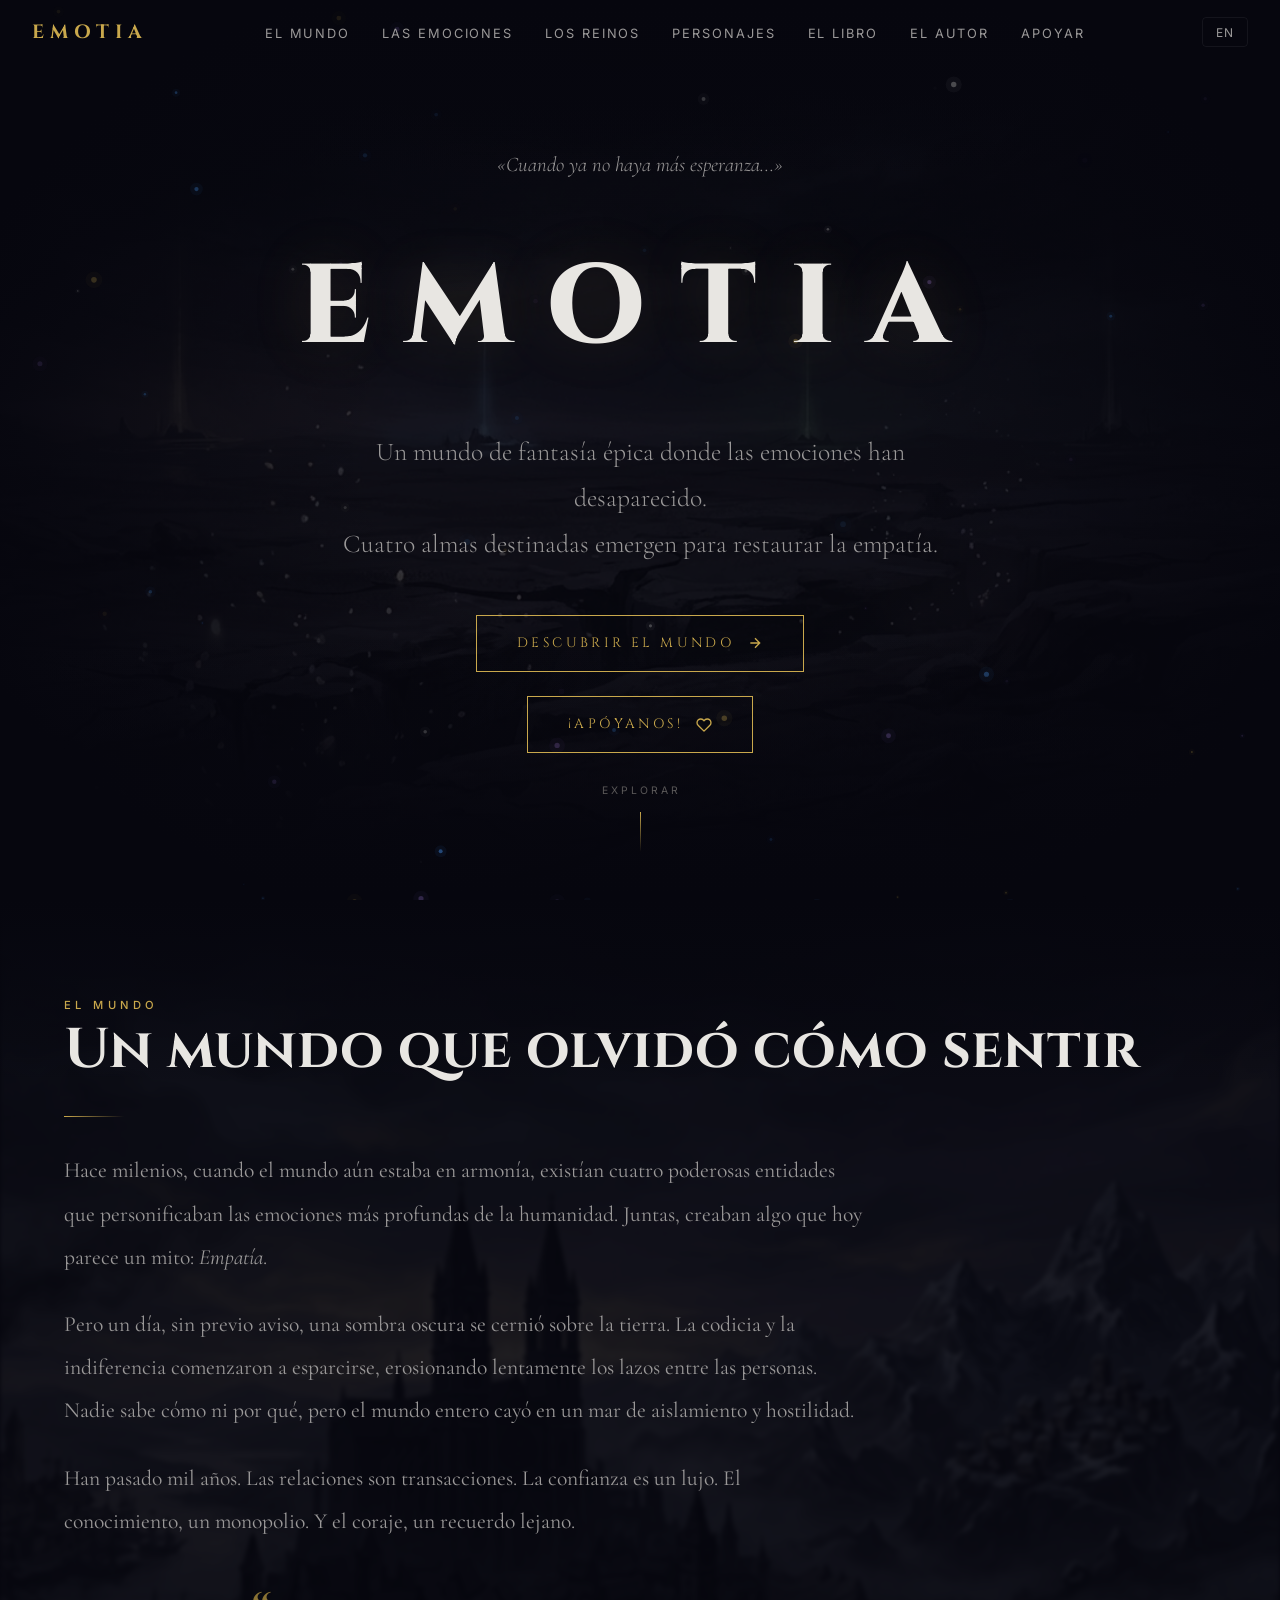
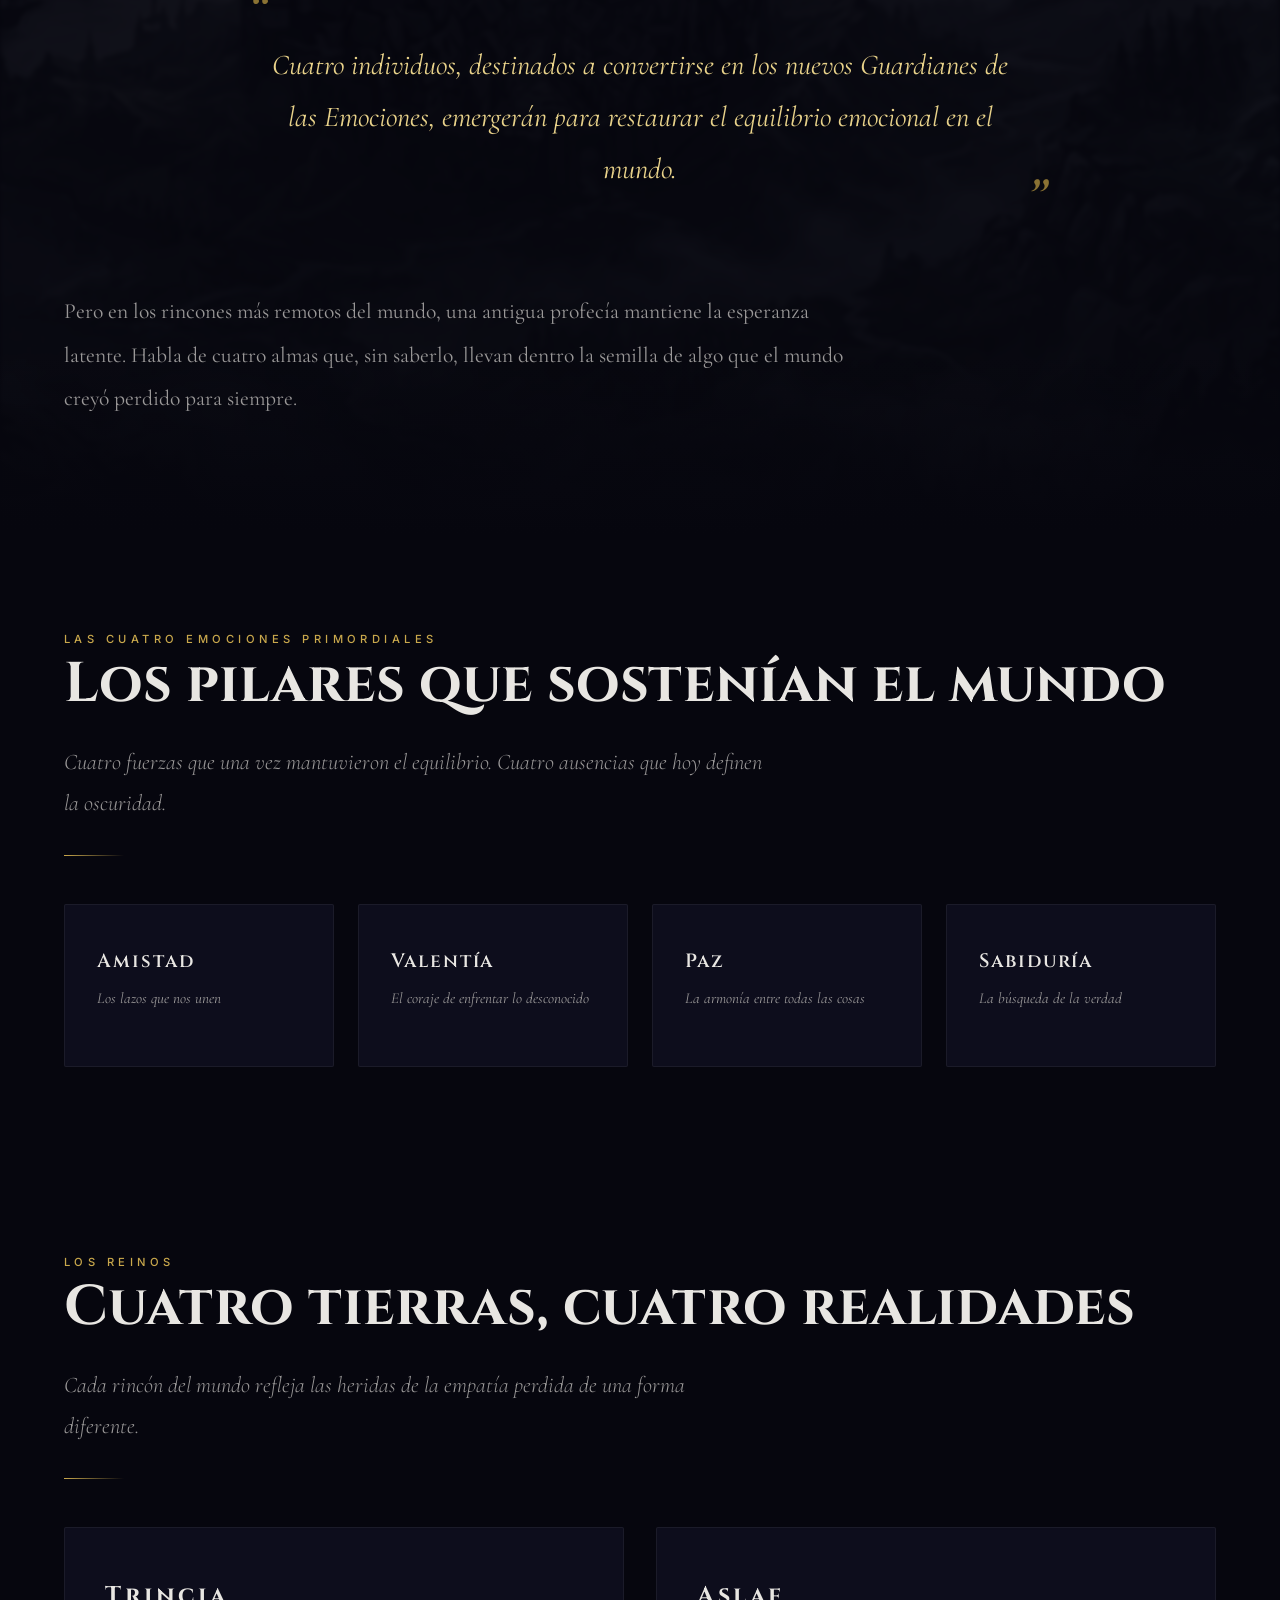
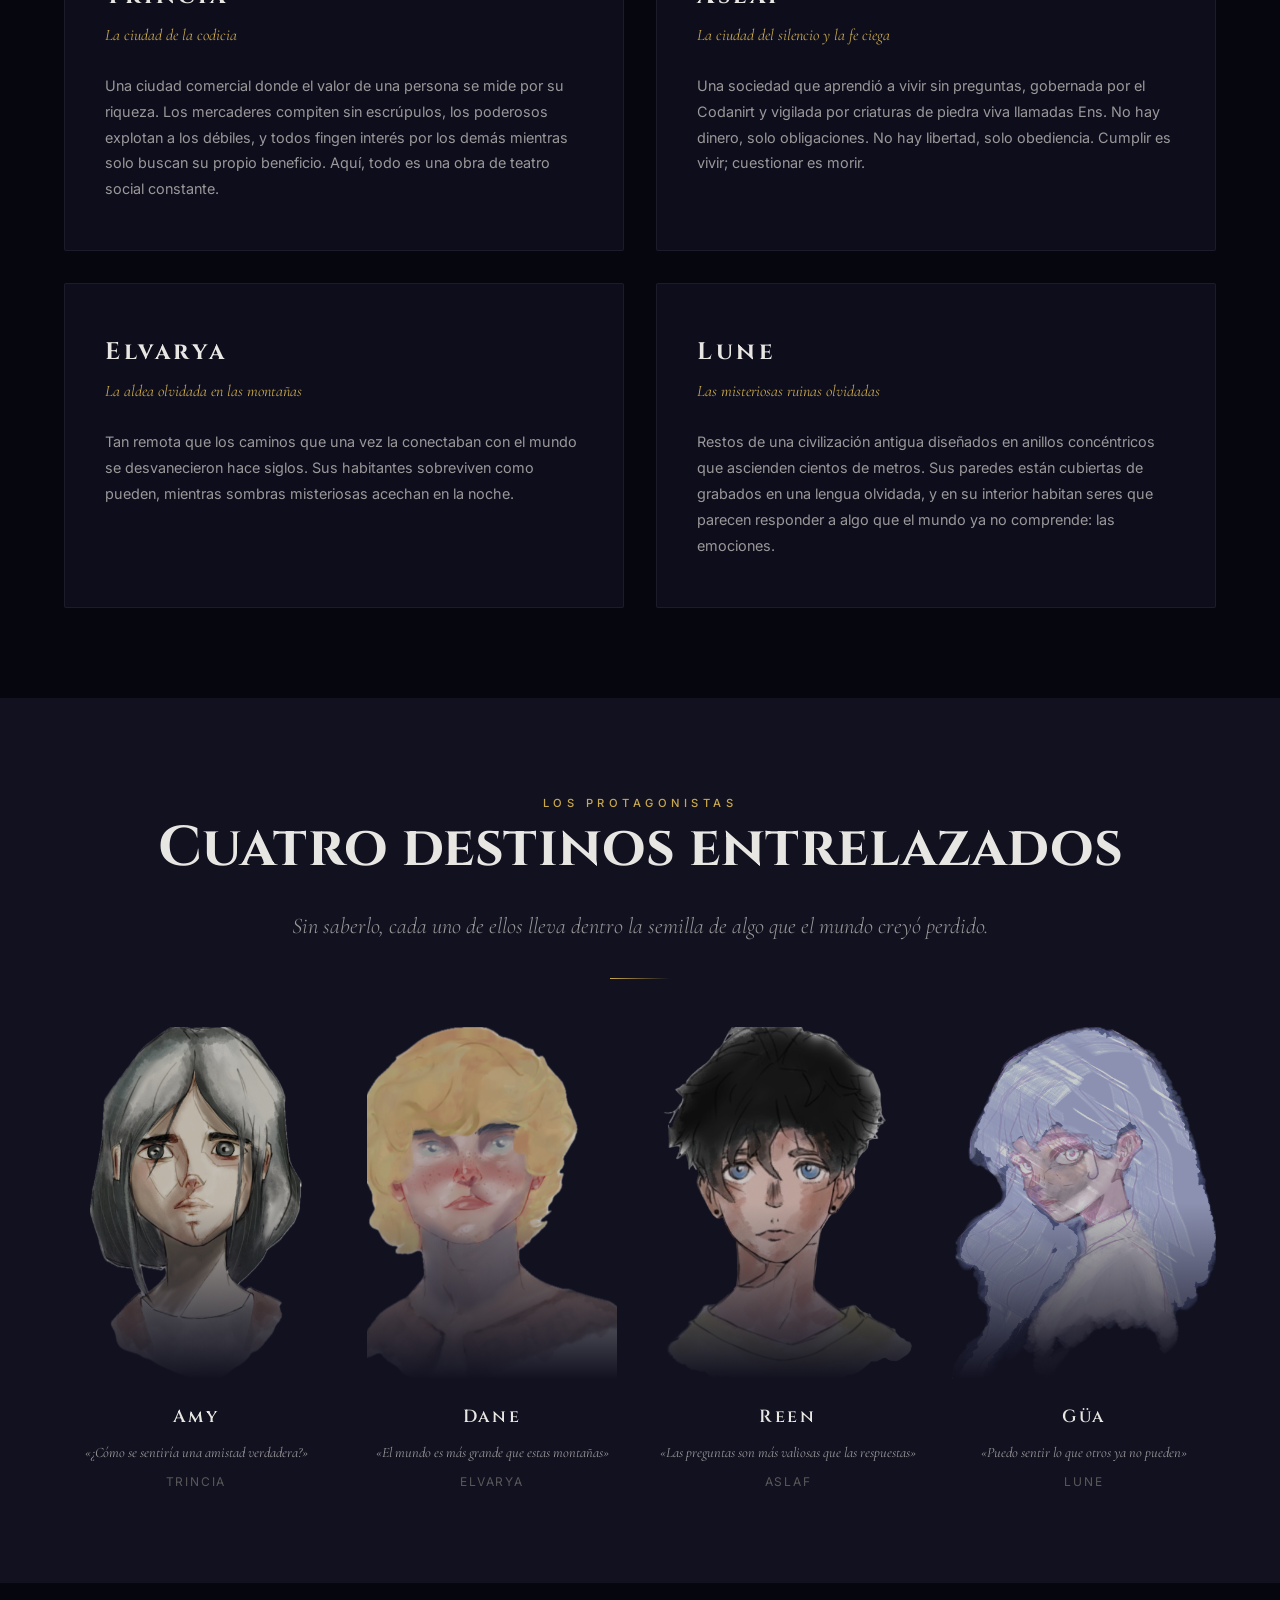
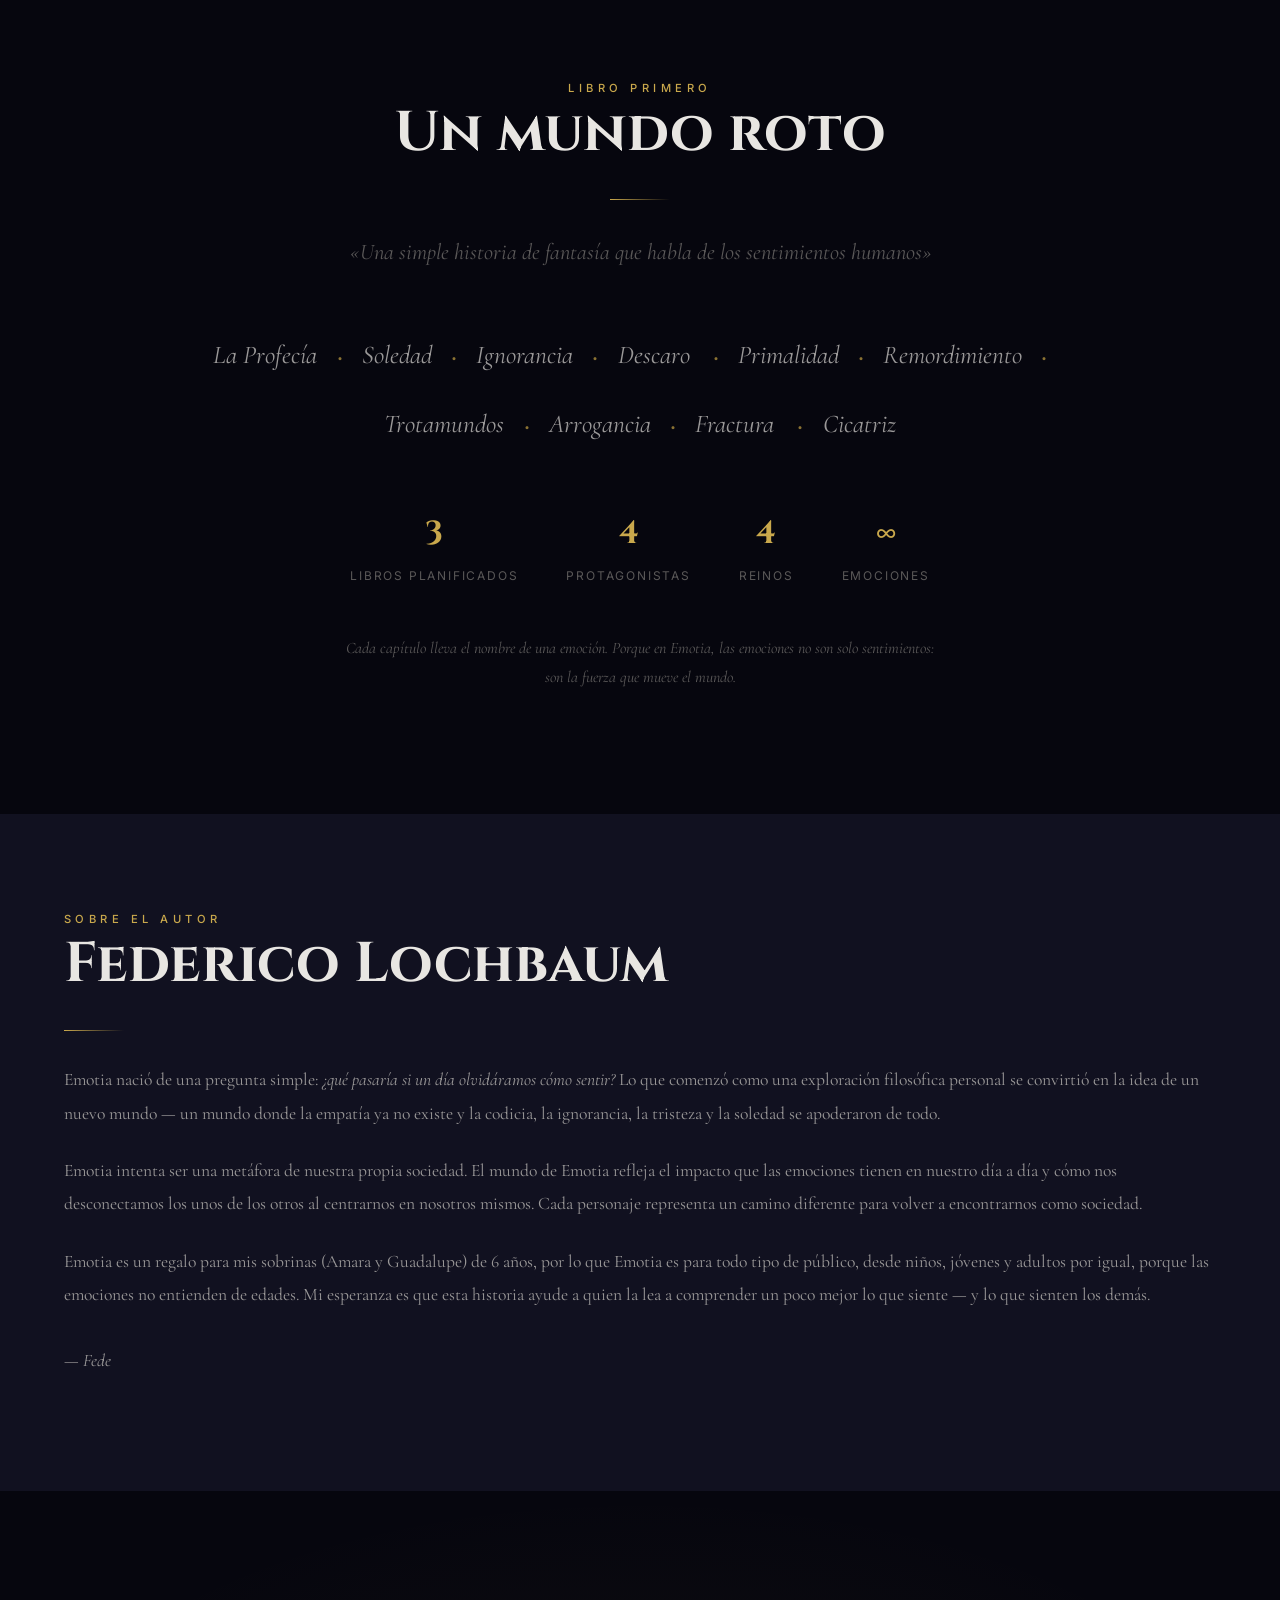
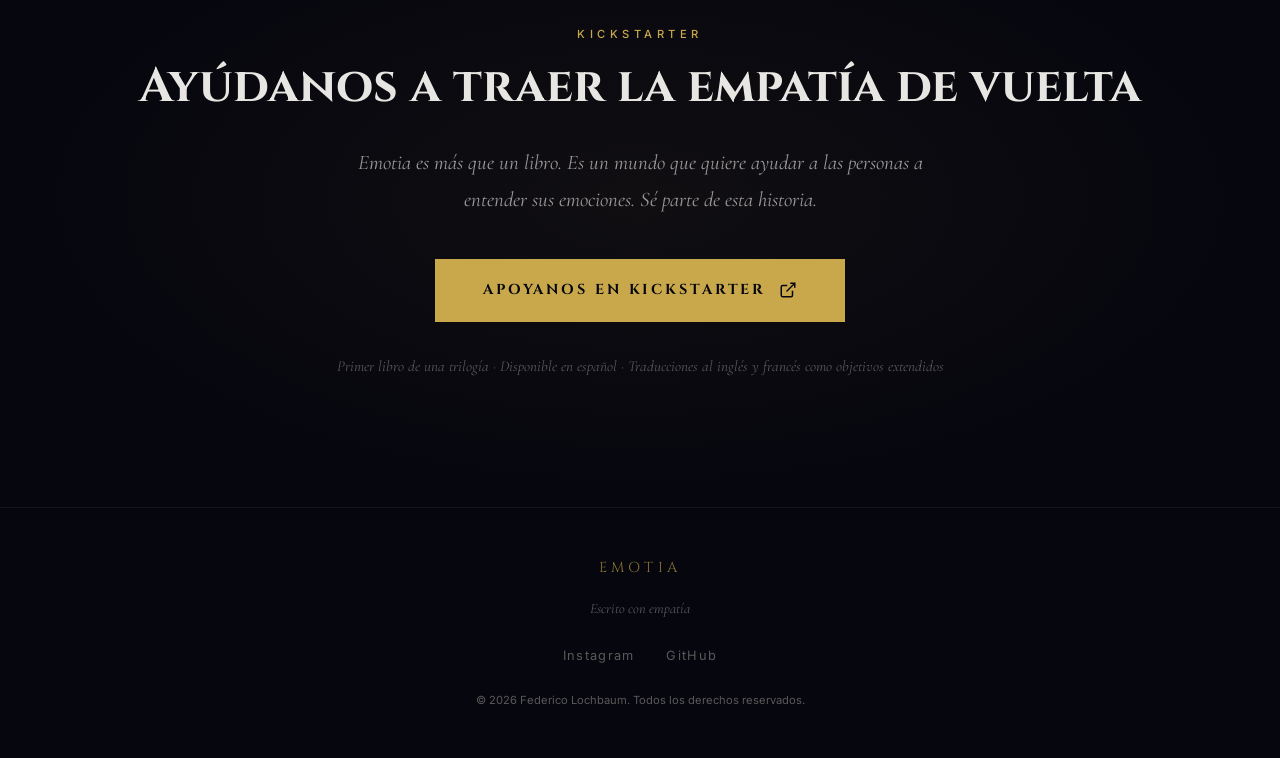
==== commit 2bc890bf: "tag" ====
--- a/docs/index.html
+++ b/docs/index.html
@@ -10,7 +10,7 @@
     function gtag() { dataLayer.push(arguments); }
     gtag('js', new Date());
 
-    gtag('config', '__GA_MEASUREMENT_ID__');
+    gtag('config', "__GA_MEASUREMENT_ID__");
   </script>
 
   <meta charset="UTF-8">
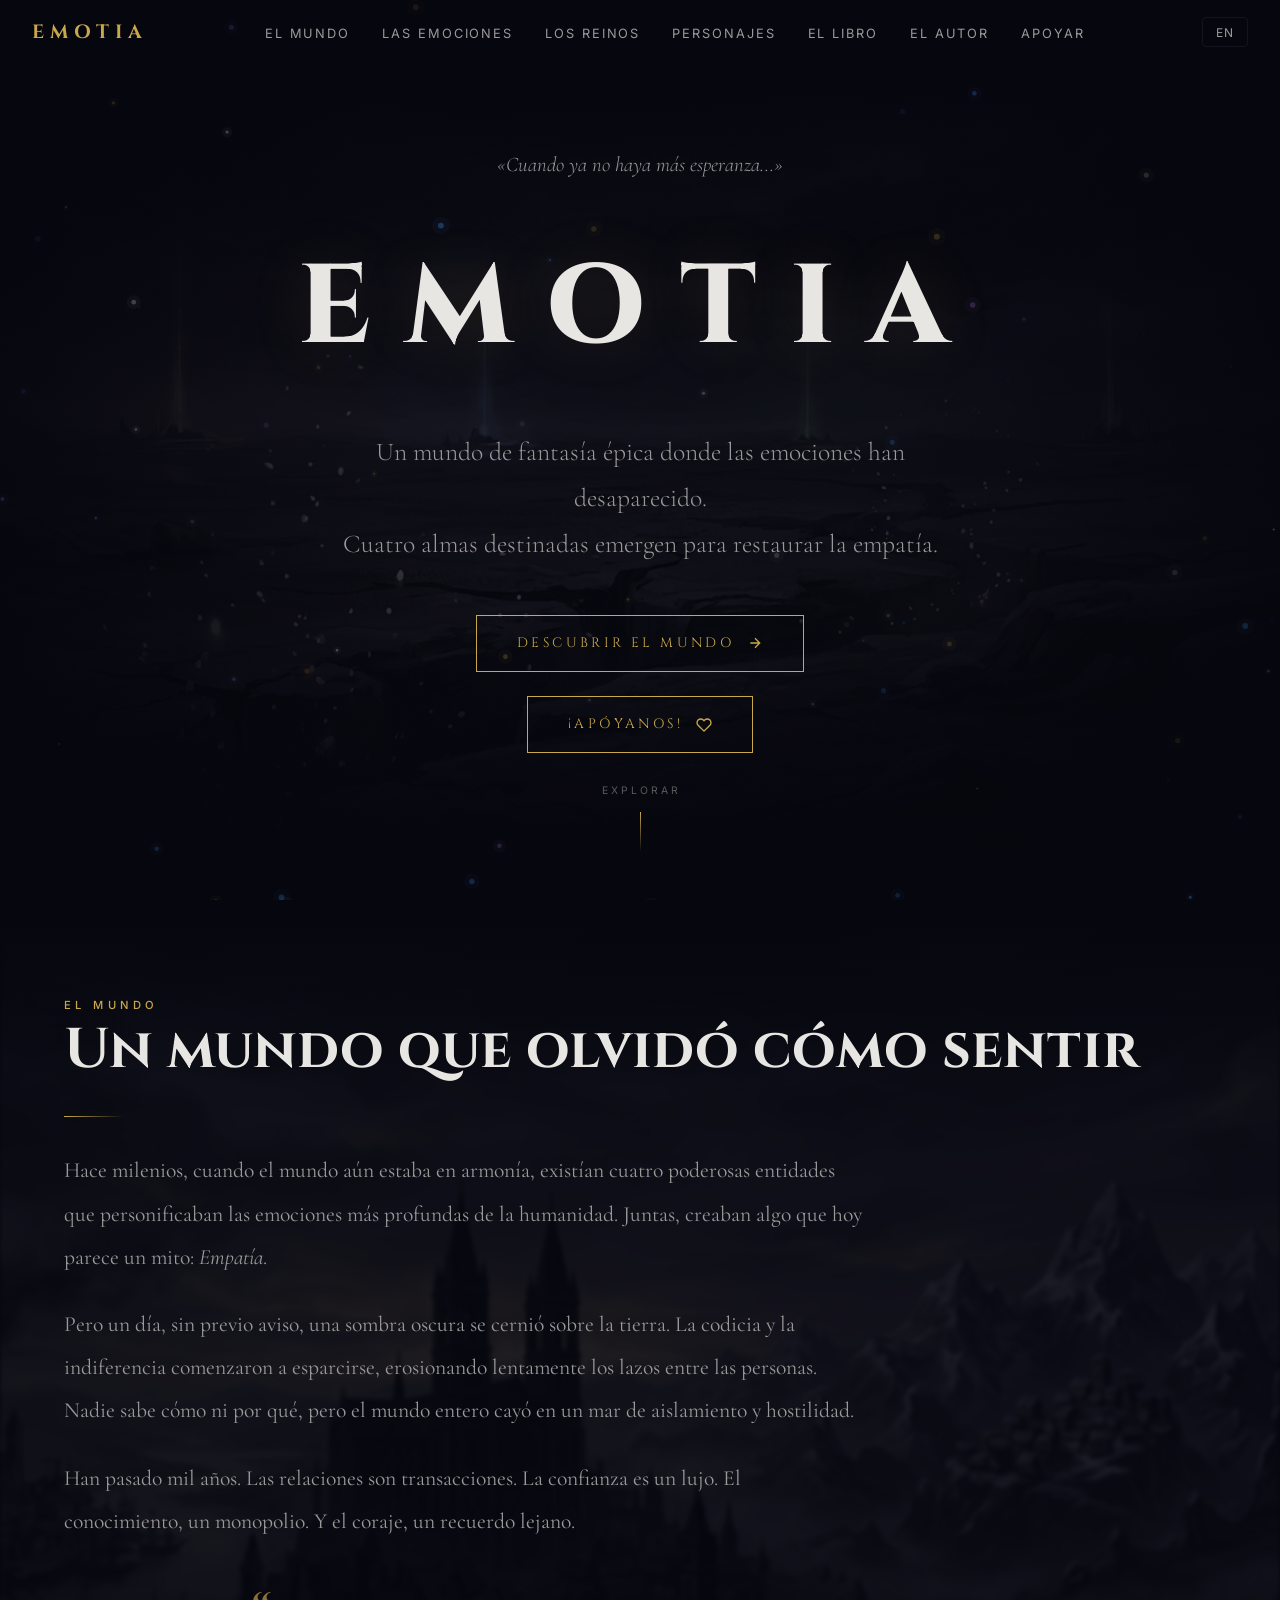
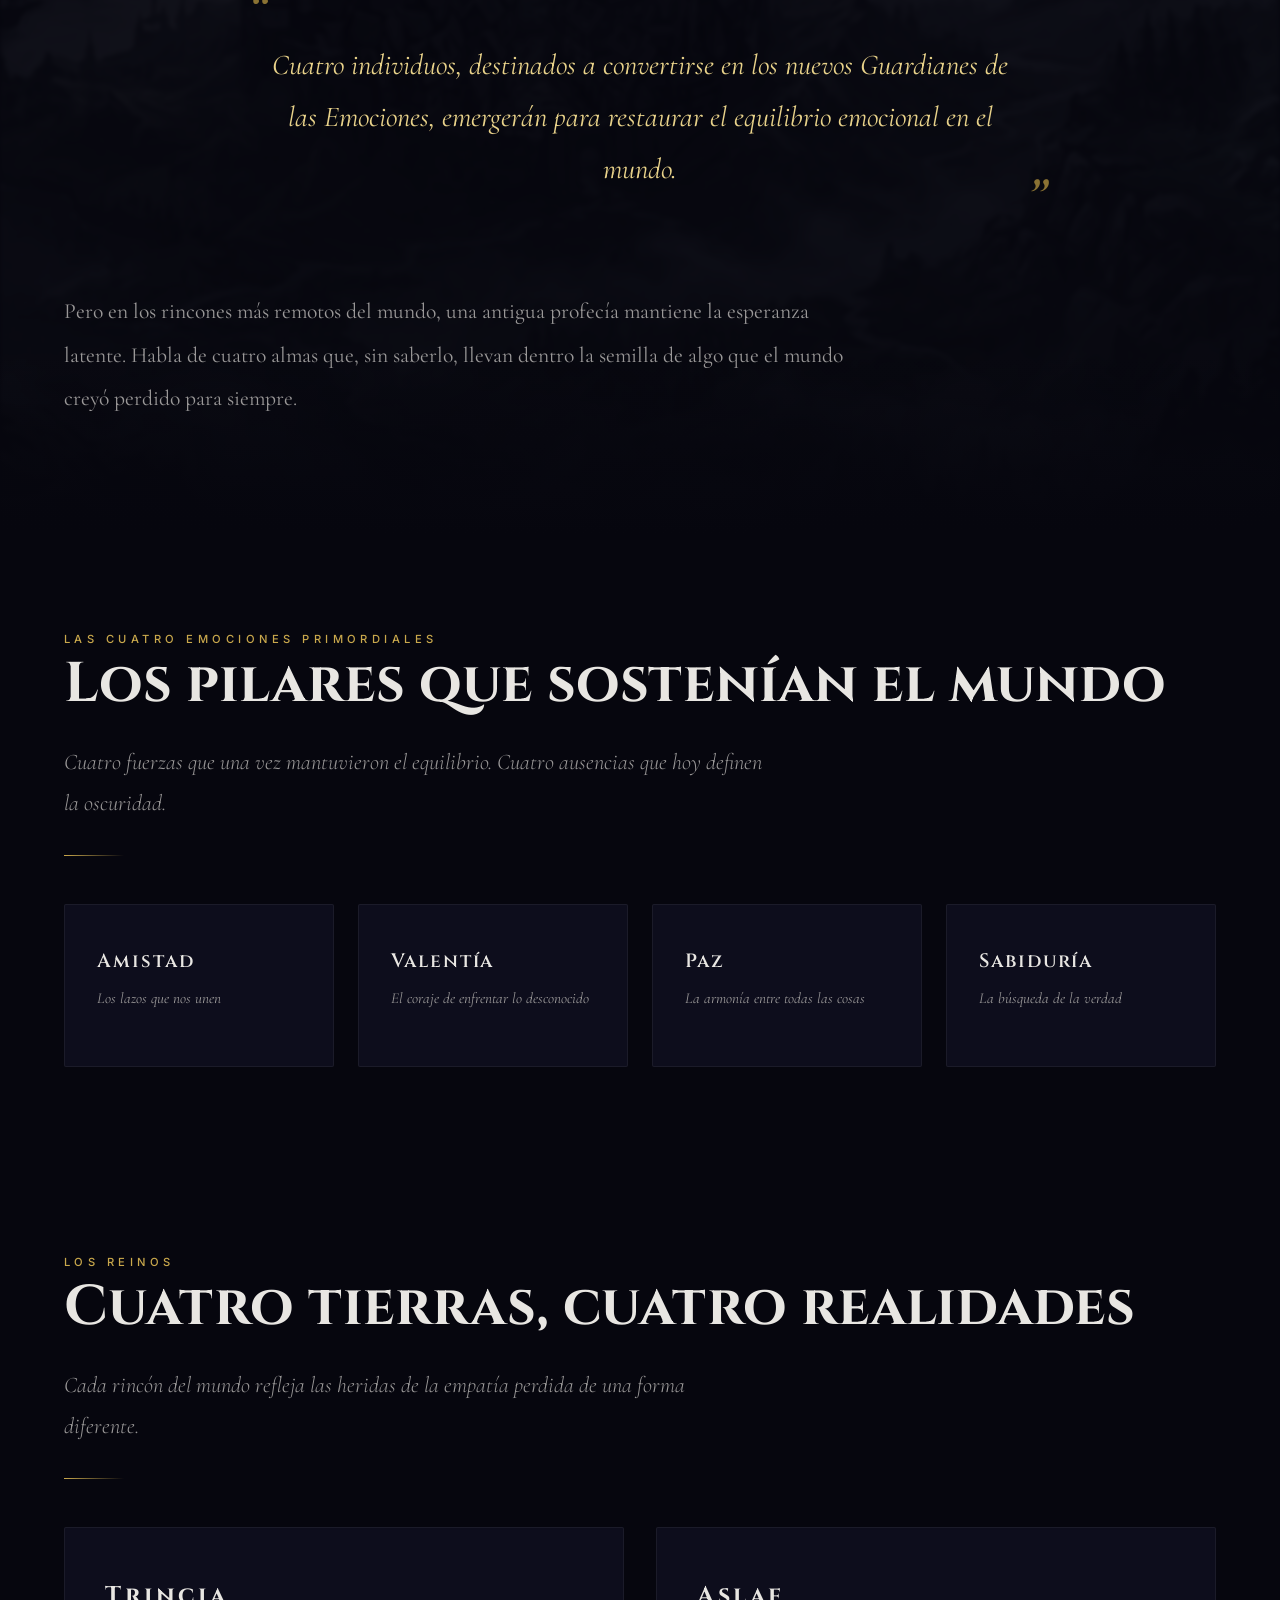
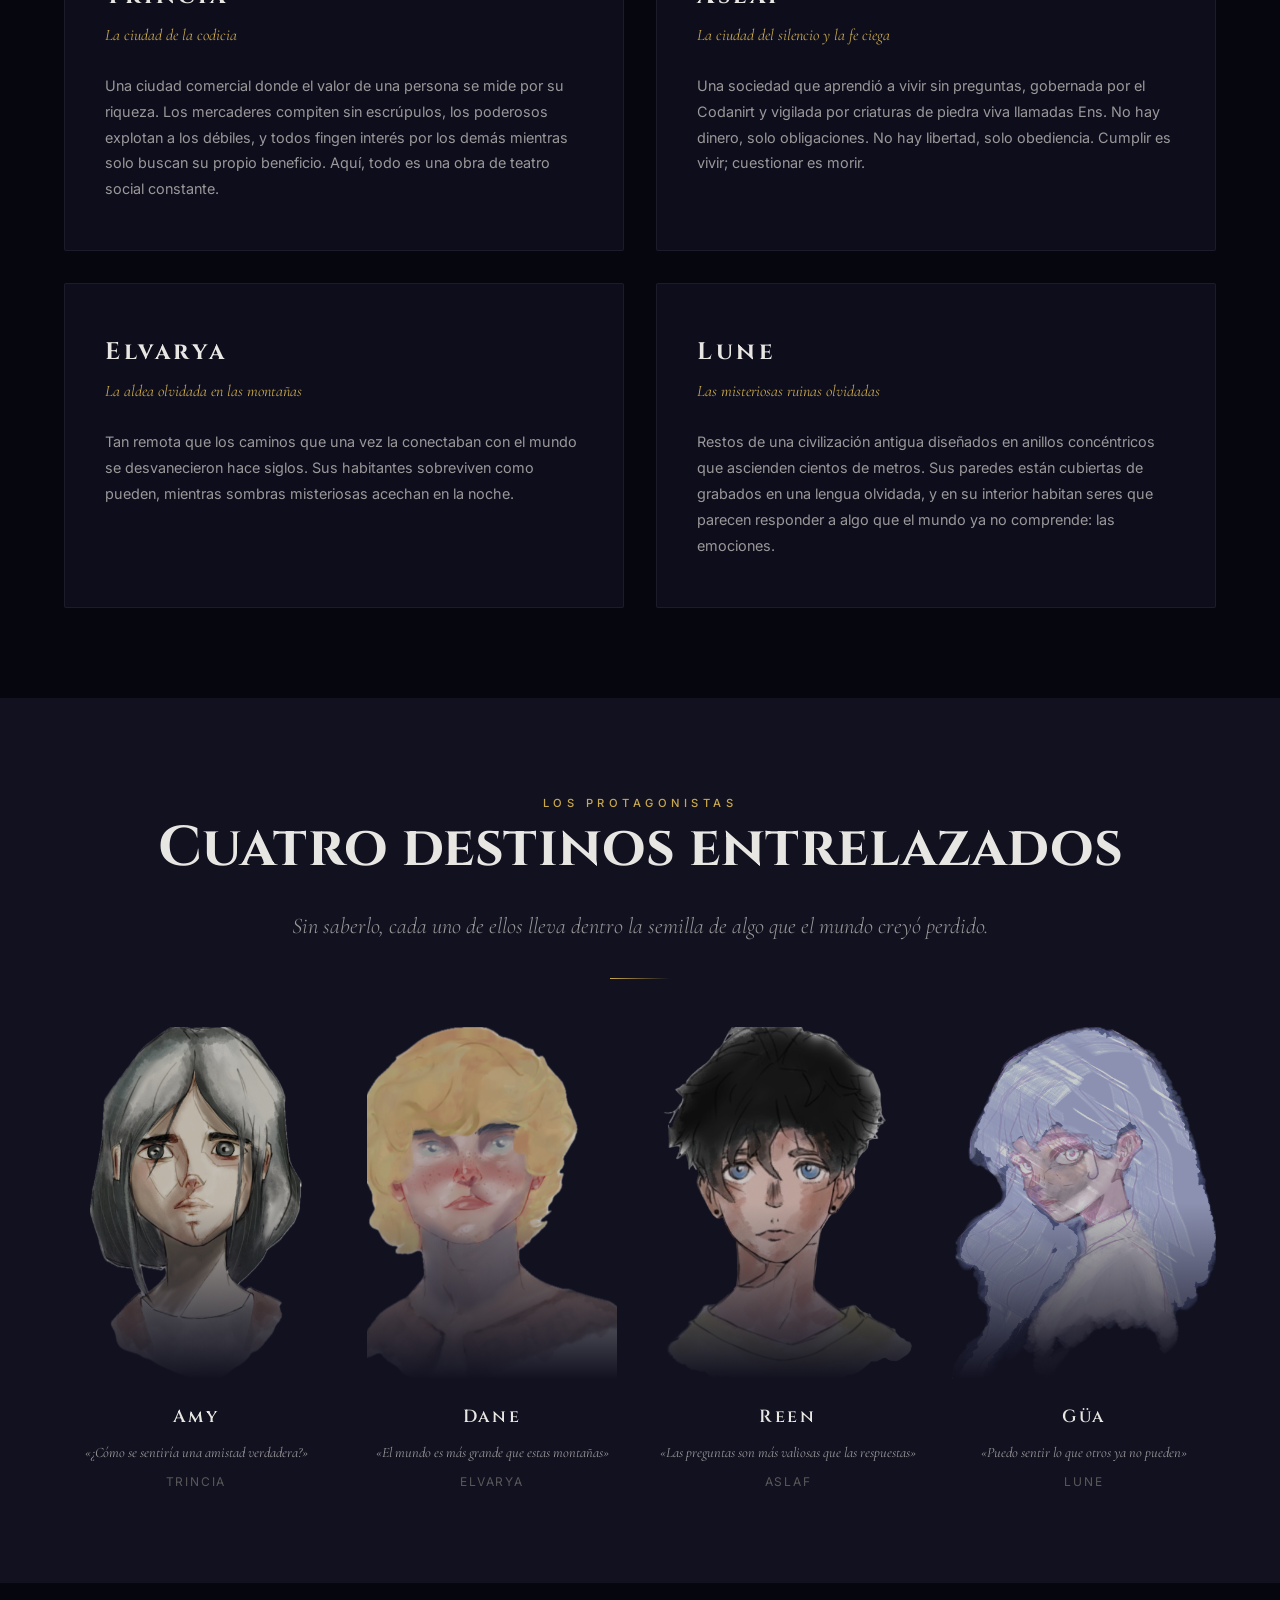
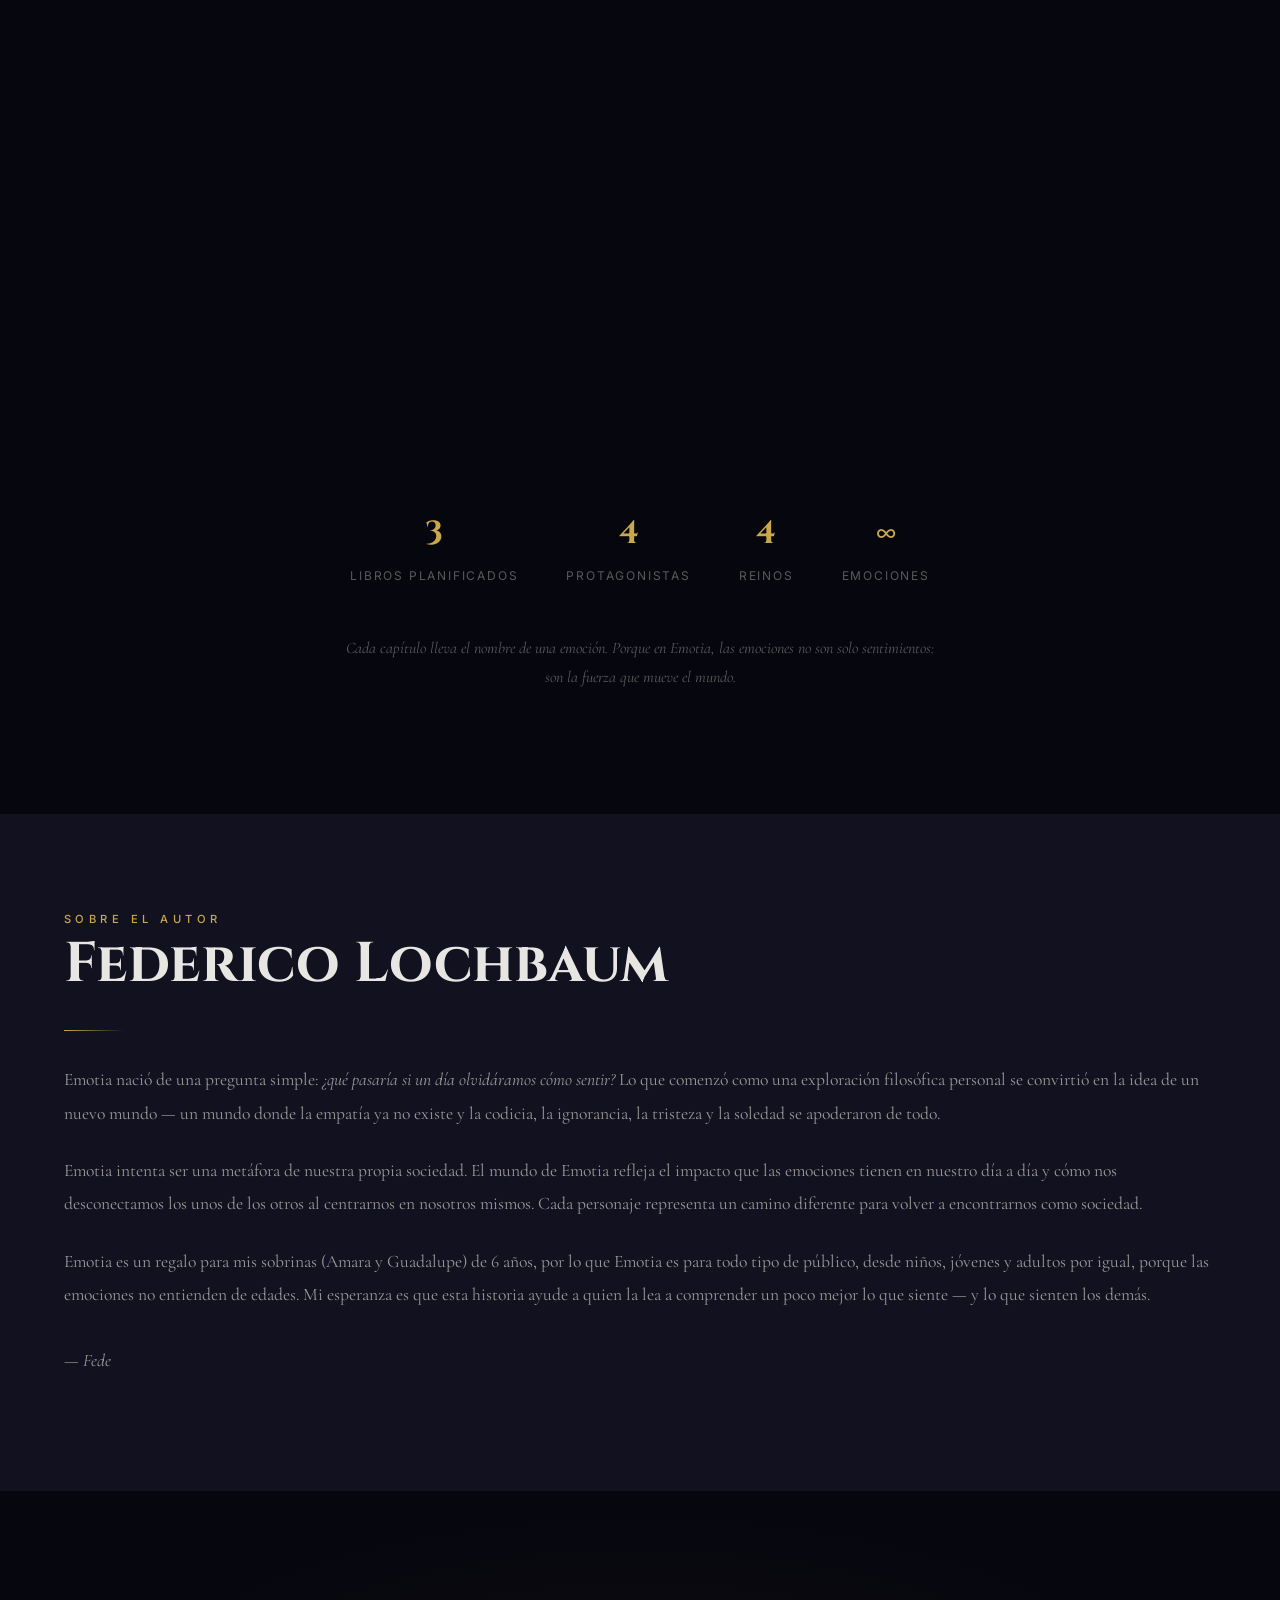
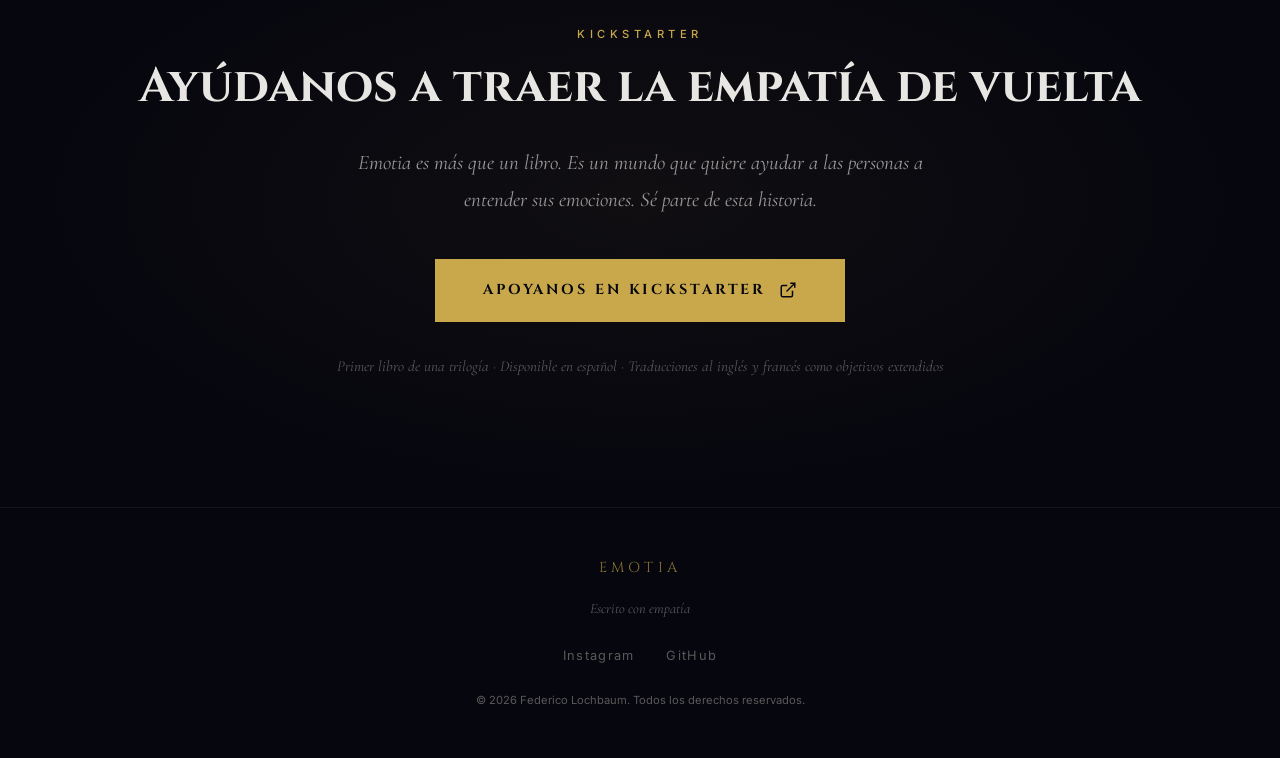
==== commit b4dbc0d1: "adding new events" ====
--- a/docs/index.html
+++ b/docs/index.html
@@ -11,6 +11,19 @@
     gtag('js', new Date());
 
     gtag('config', "__GA_MEASUREMENT_ID__");
+  </script>
+
+  <!-- Script de eventos: va después -->
+  <script>
+    document.addEventListener("click", function (event) {
+      const element = event.target.closest("[data-analytics-event]");
+      if (!element) return;
+
+      gtag("event", element.dataset.analyticsEvent, {
+        button_label: element.dataset.analyticsLabel,
+        page_location: window.location.href
+      });
+    });
   </script>
 
   <meta charset="UTF-8">
@@ -91,7 +104,8 @@
           émergent pour restaurer l'empathie.</span>
       </p>
       <div class="hero-actions">
-        <a href="#mundo" class="hero-cta">
+        <a href="#mundo" class="hero-cta" data-analytics-event="discover-the-world_click"
+          data-analytics-label="main-section">
           <span class="lang-es">Descubrir el mundo</span>
           <span class="lang-en">Discover the world</span>
           <span class="lang-fr">Découvrir le monde</span>
@@ -100,7 +114,8 @@
             <path d="M5 12h14M12 5l7 7-7 7" />
           </svg>
         </a>
-        <a href="#apoyar" class="hero-cta hero-cta-secondary">
+        <a href="#apoyar" class="hero-cta hero-cta-secondary" data-analytics-event="support-us_click"
+          data-analytics-label="main-section">
           <span class="lang-es">¡Apóyanos!</span>
           <span class="lang-en">Support us!</span>
           <span class="lang-fr">Soutenez-nous !</span>
@@ -744,7 +759,8 @@
       </div>
 
       <div class="reveal reveal-delay-1">
-        <a href="#" class="cta-btn" id="kickstarter-btn">
+        <a href="" class="cta-btn" id="kickstarter-btn" data-analytics-event="kickstarter_click"
+          data-analytics-label="seccion_final" target="_blank">
           <span class="lang-es">Apoyanos en Kickstarter</span>
           <span class="lang-en">Support us on Kickstarter</span>
           <span class="lang-fr">Soutenez-nous sur Kickstarter</span>
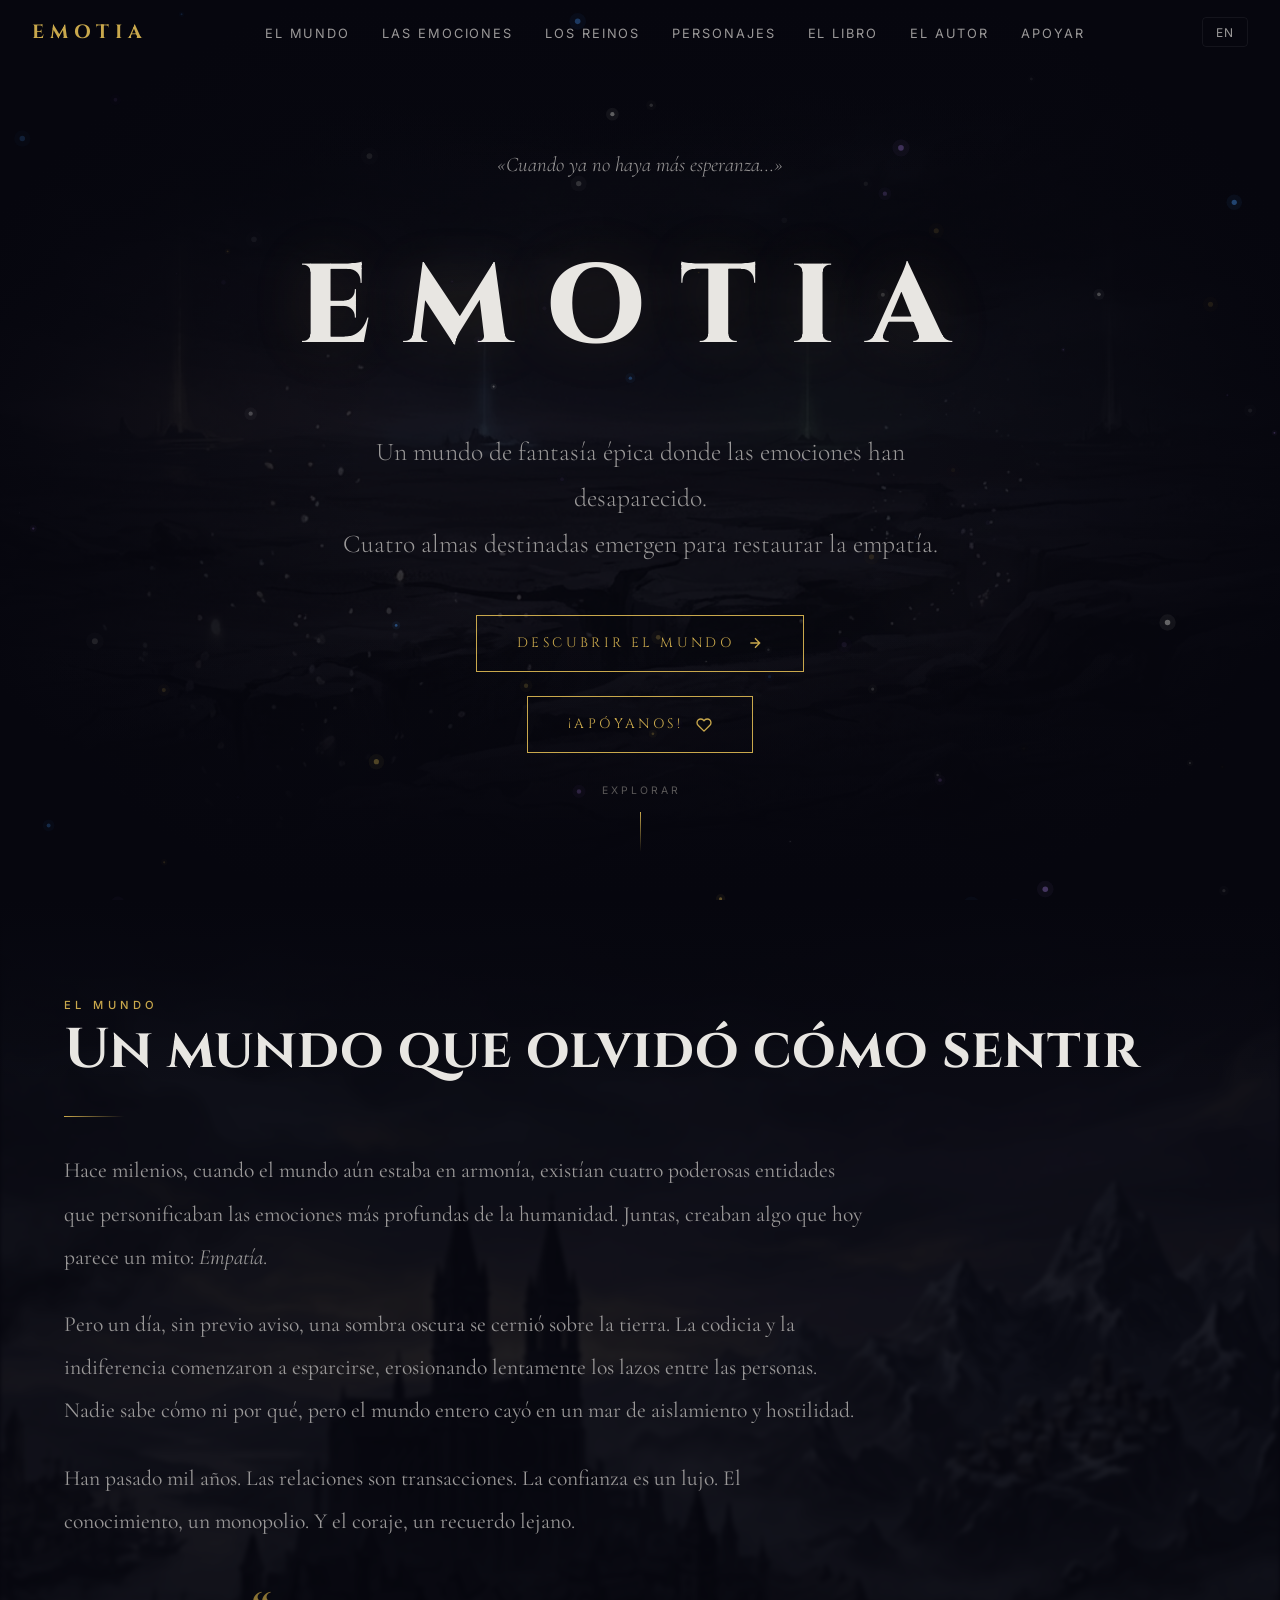
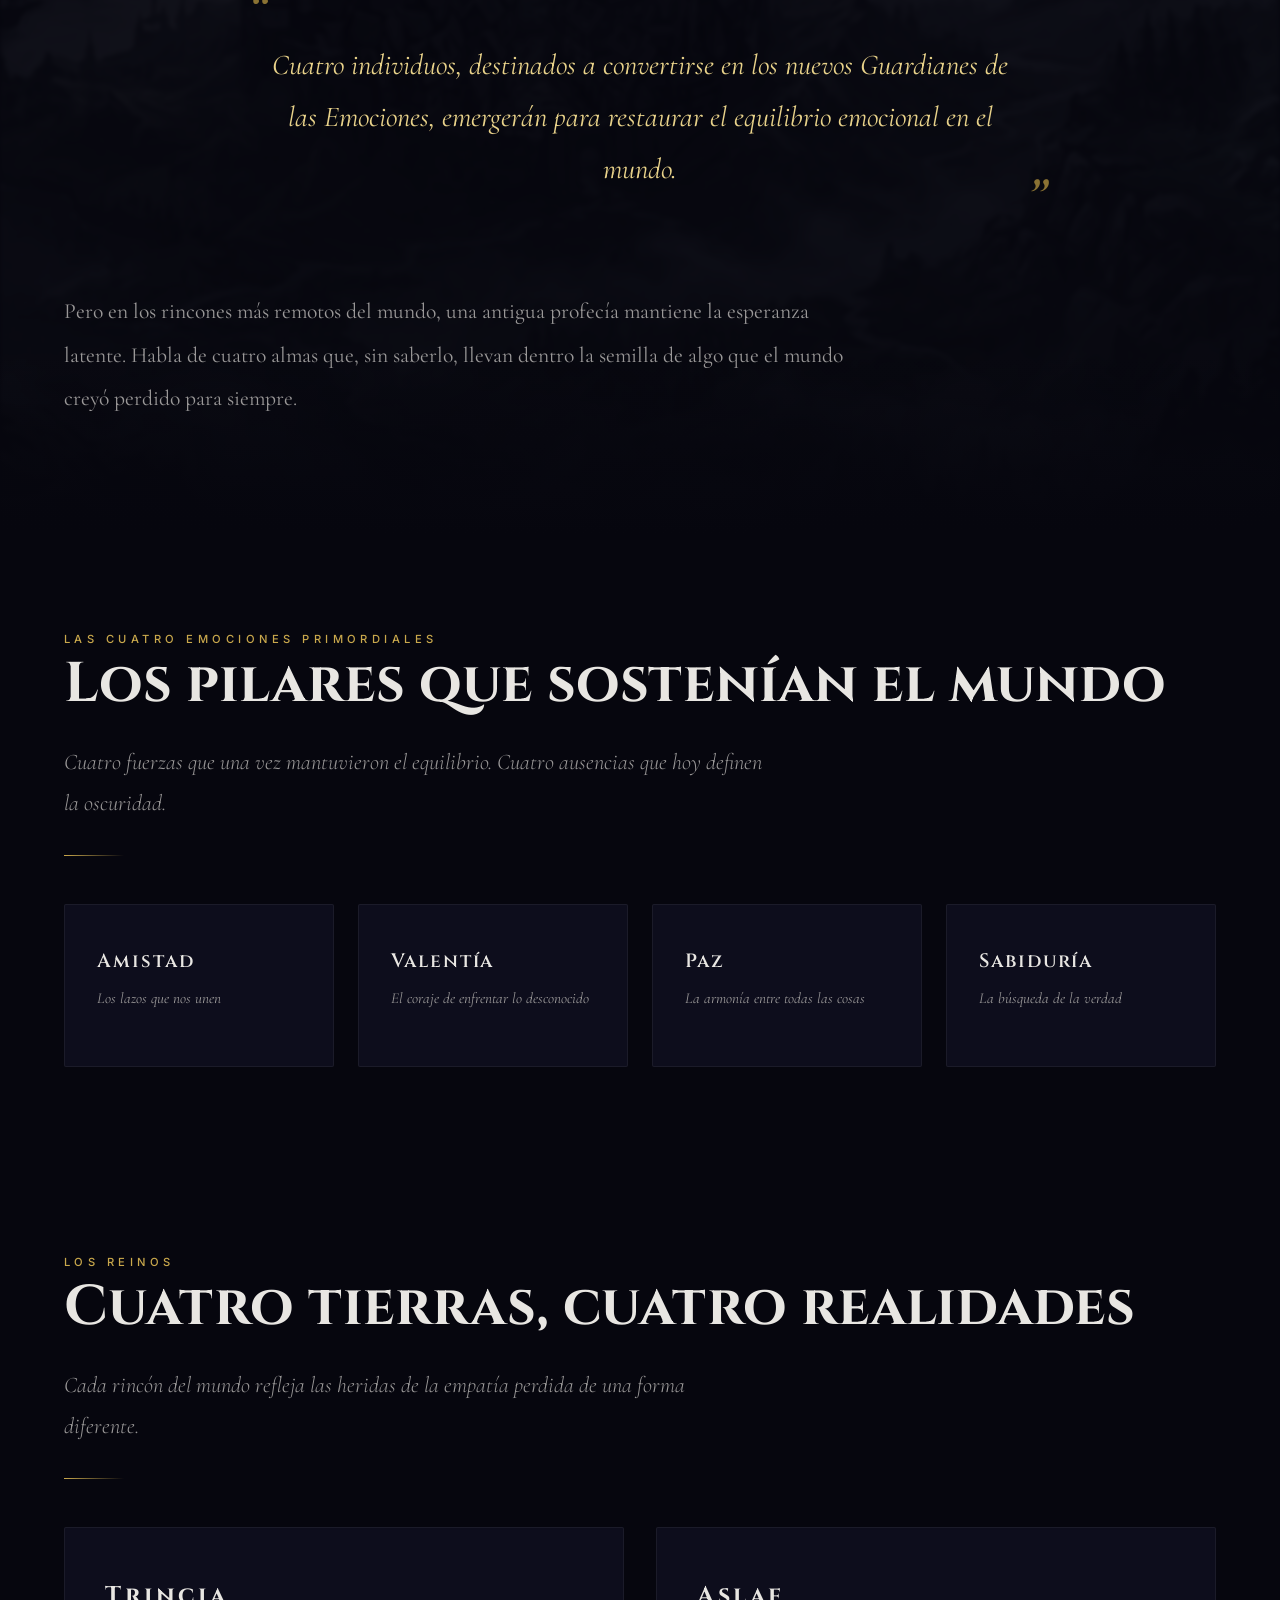
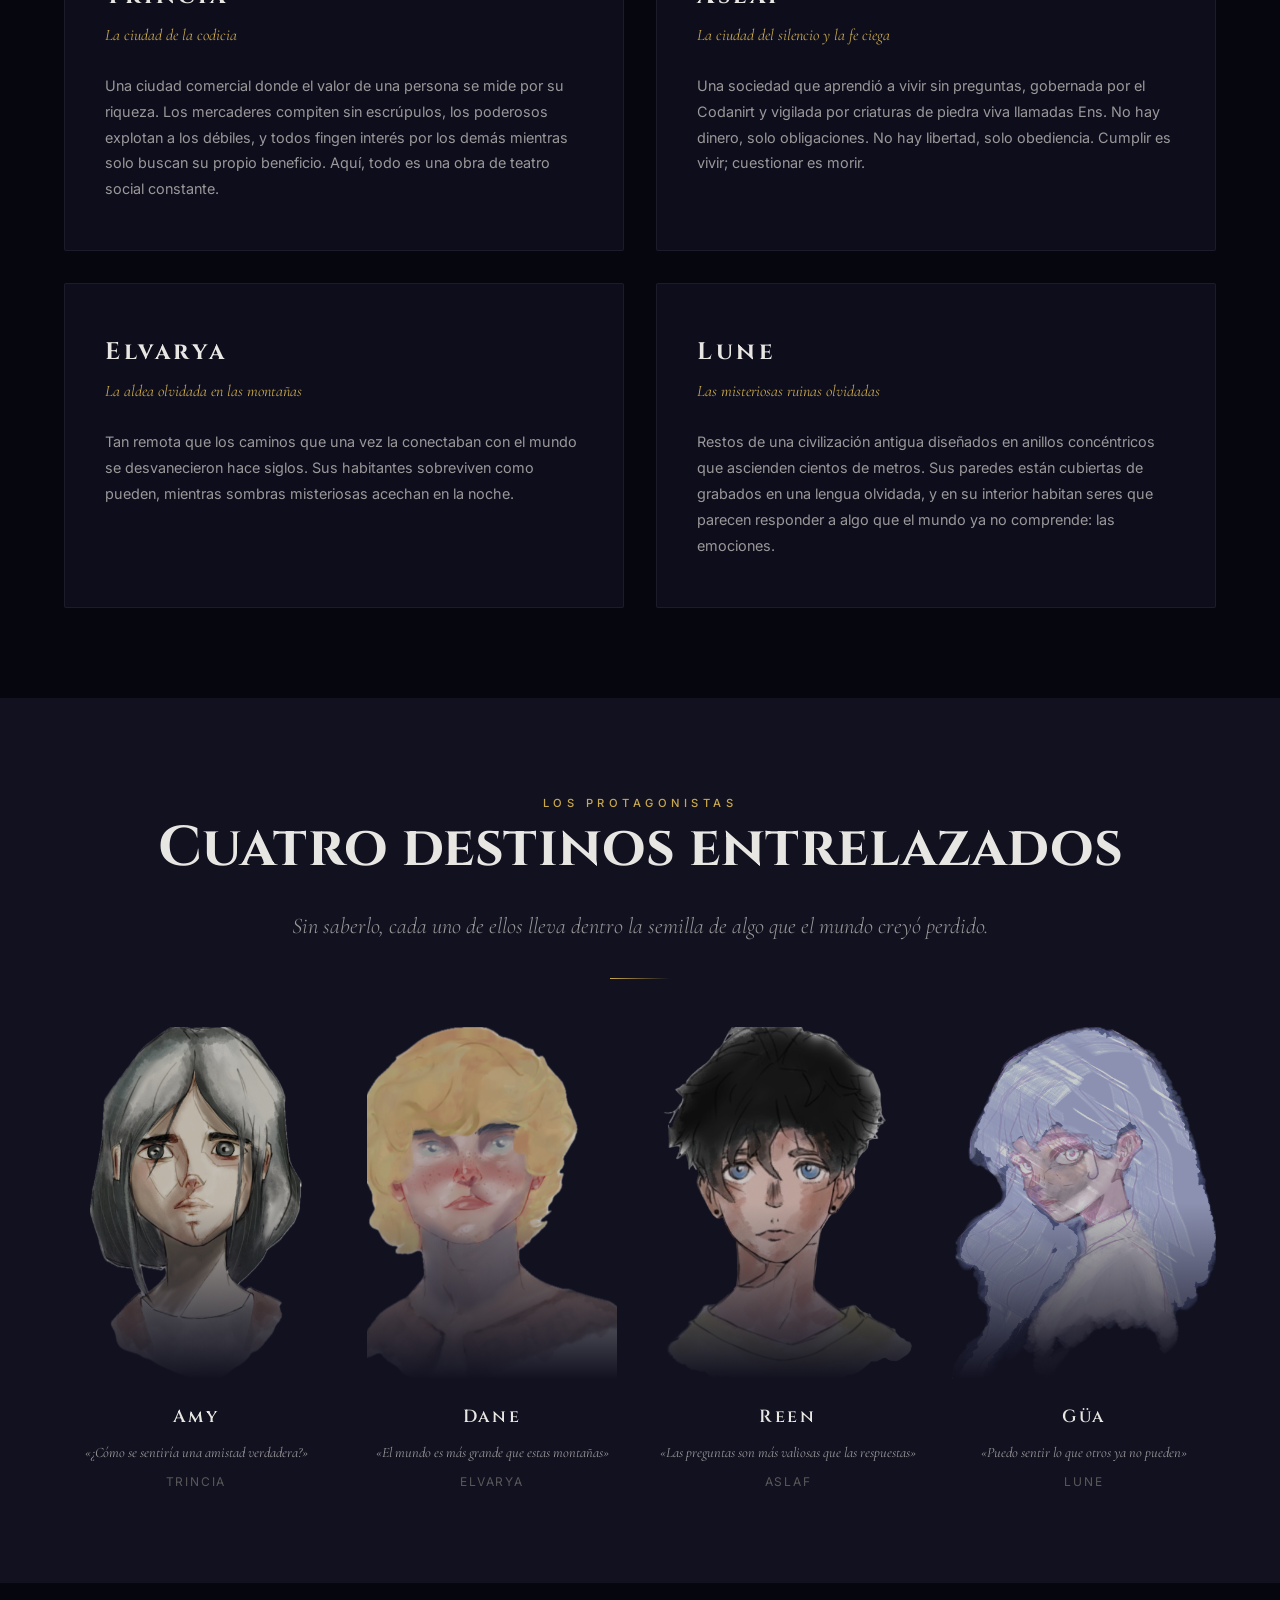
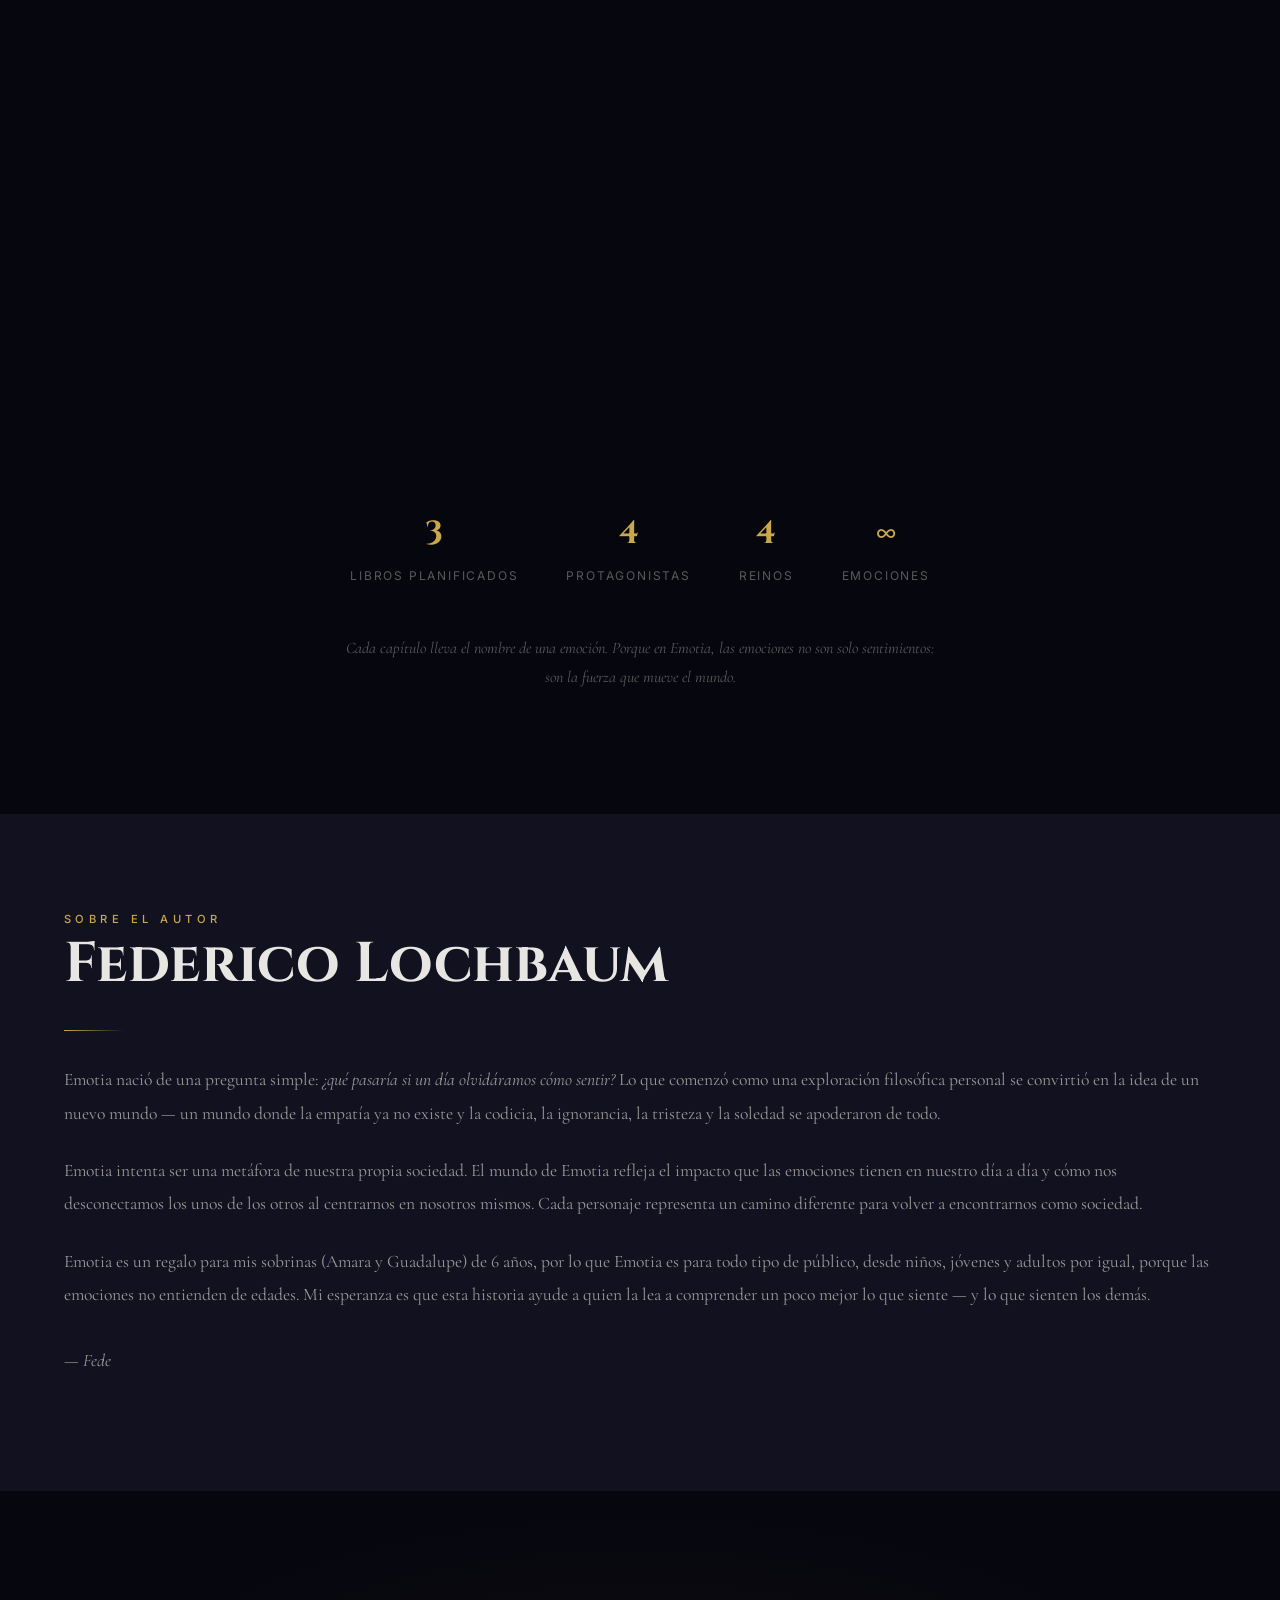
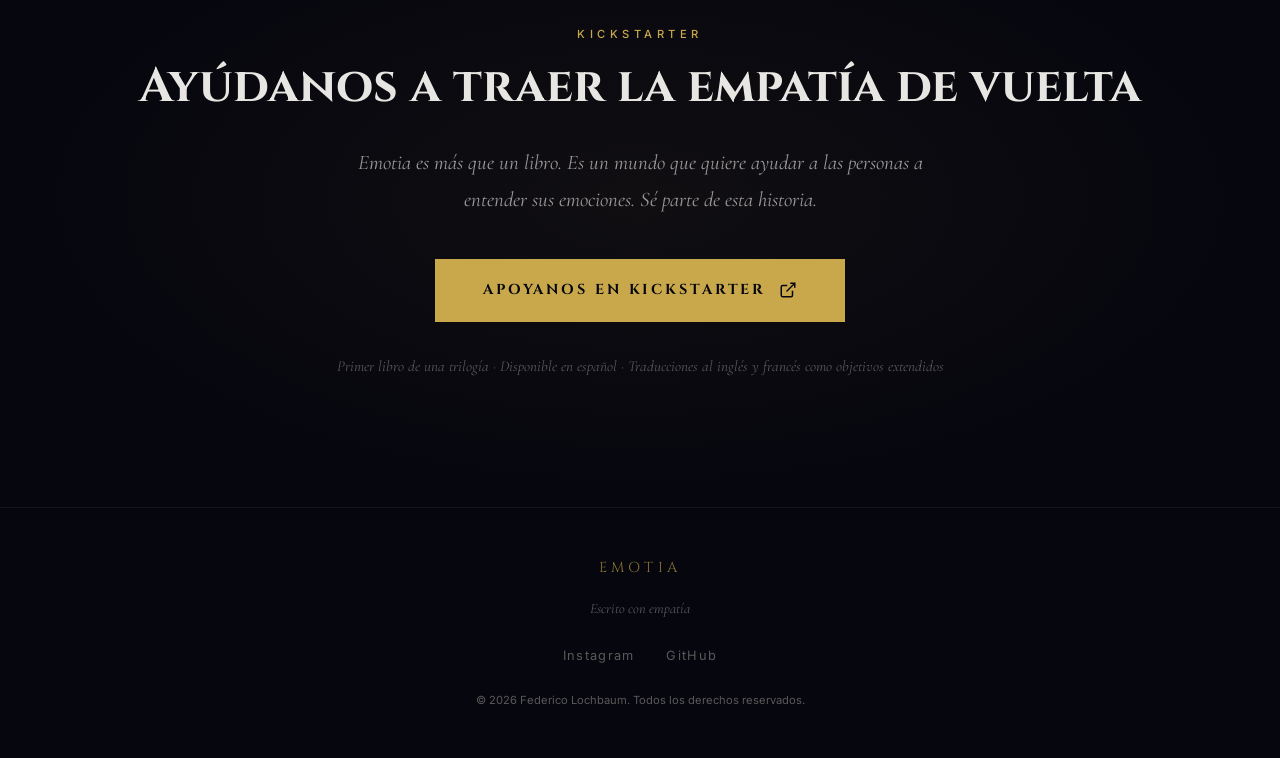
==== commit 83a09451: "label" ====
--- a/docs/index.html
+++ b/docs/index.html
@@ -760,7 +760,7 @@
 
       <div class="reveal reveal-delay-1">
         <a href="" class="cta-btn" id="kickstarter-btn" data-analytics-event="kickstarter_click"
-          data-analytics-label="seccion_final" target="_blank">
+          data-analytics-label="final-section" target="_blank">
           <span class="lang-es">Apoyanos en Kickstarter</span>
           <span class="lang-en">Support us on Kickstarter</span>
           <span class="lang-fr">Soutenez-nous sur Kickstarter</span>
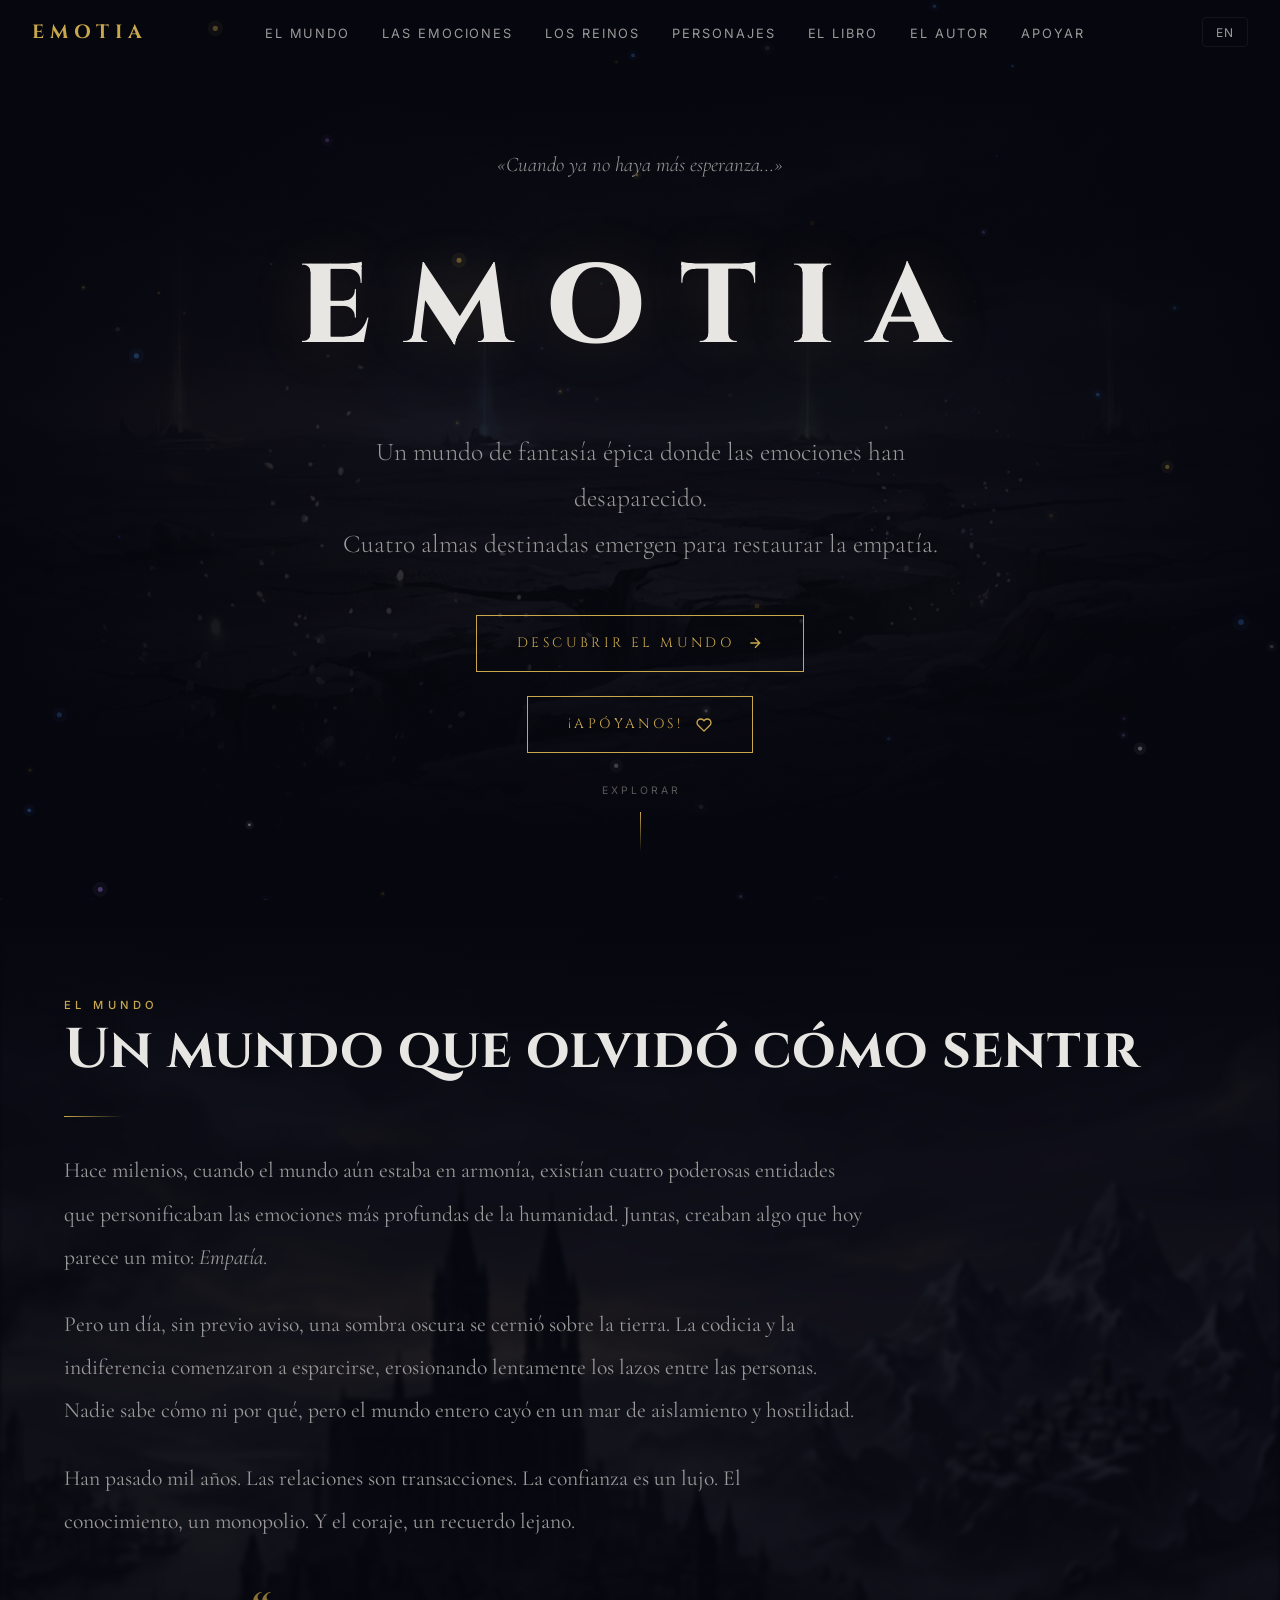
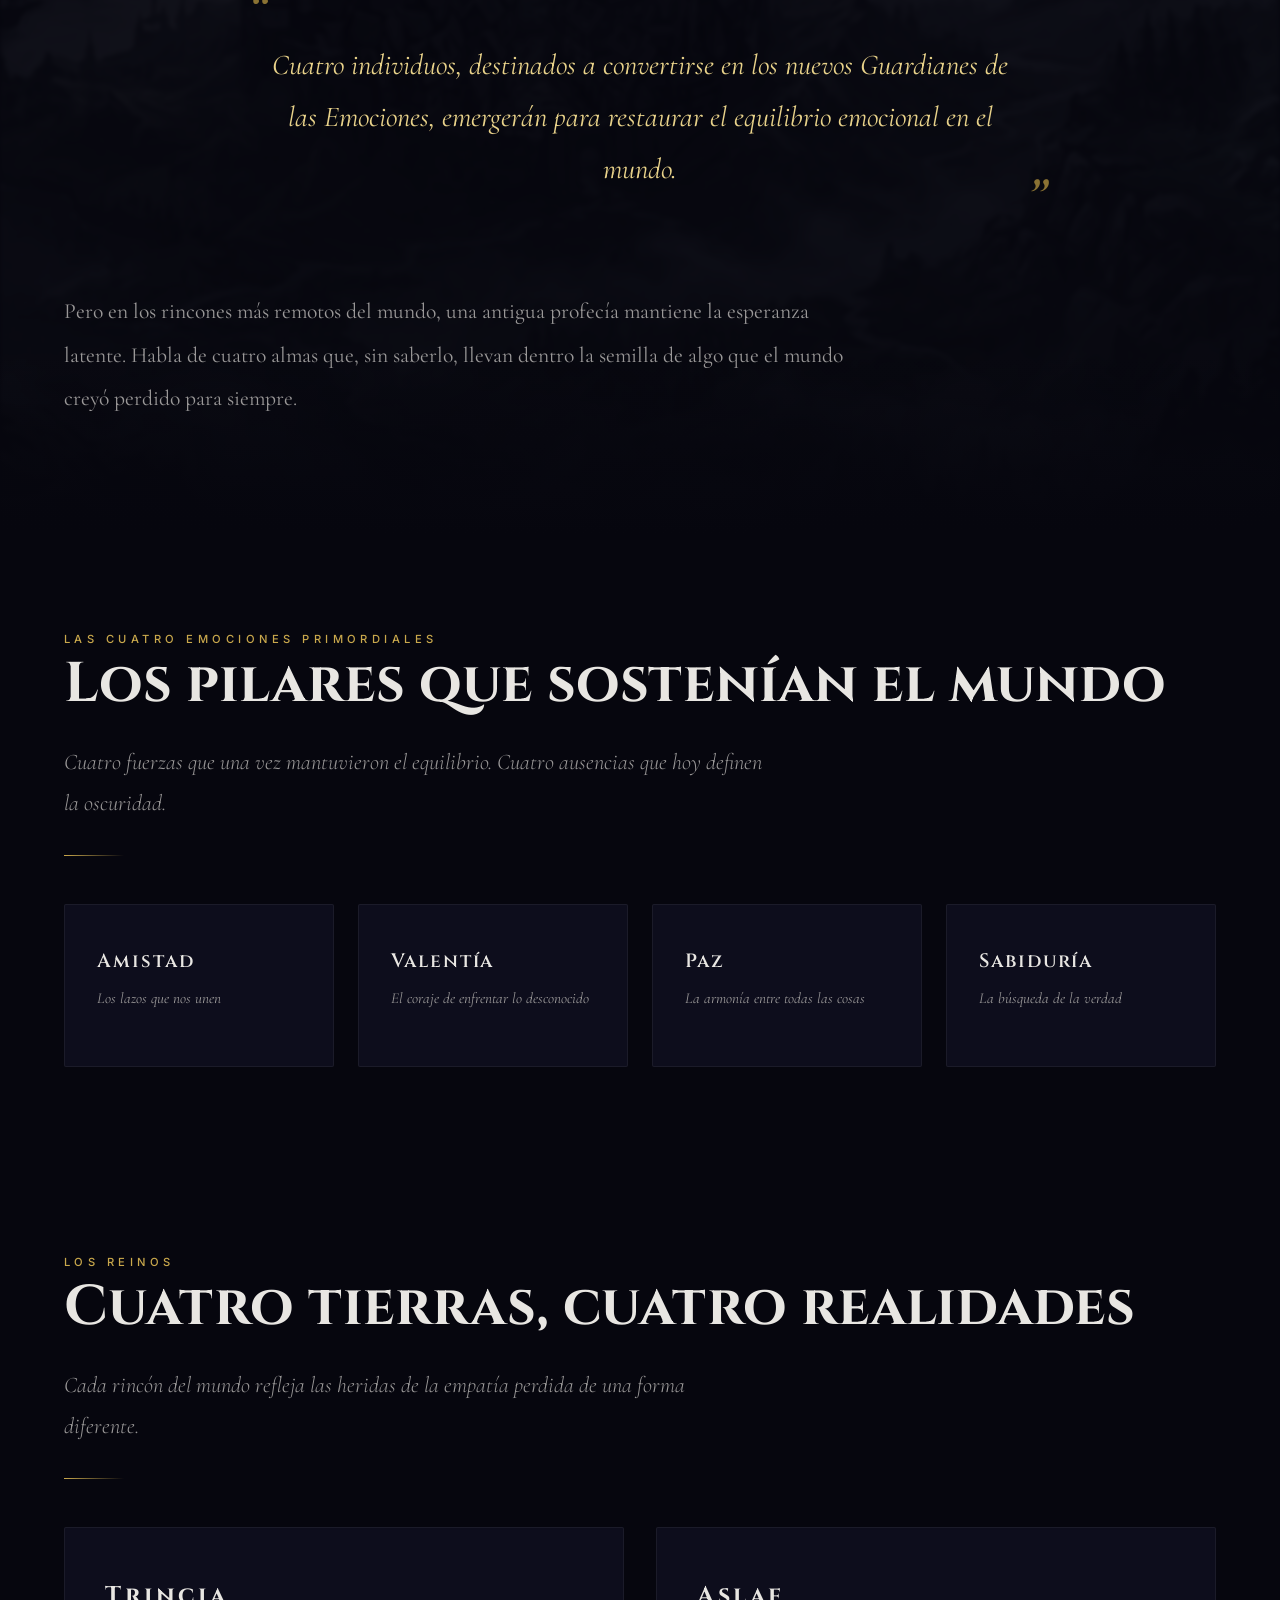
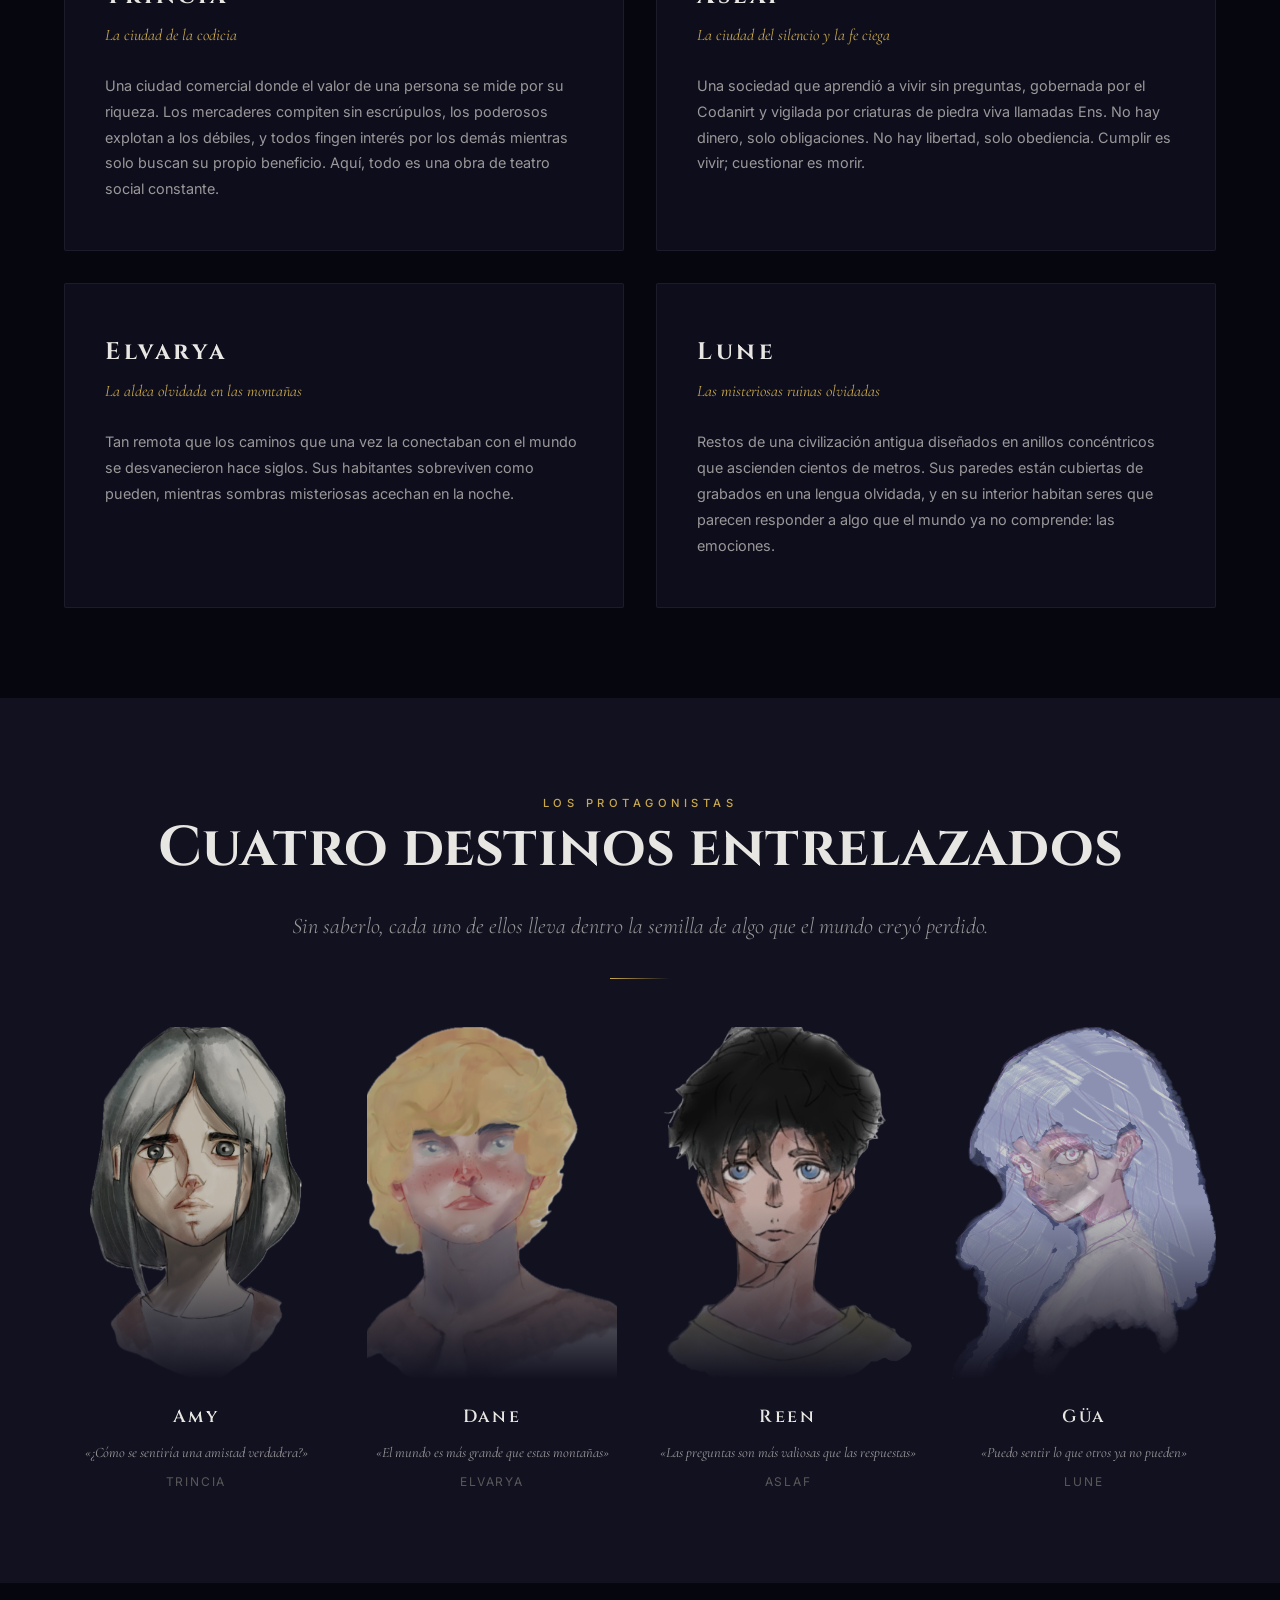
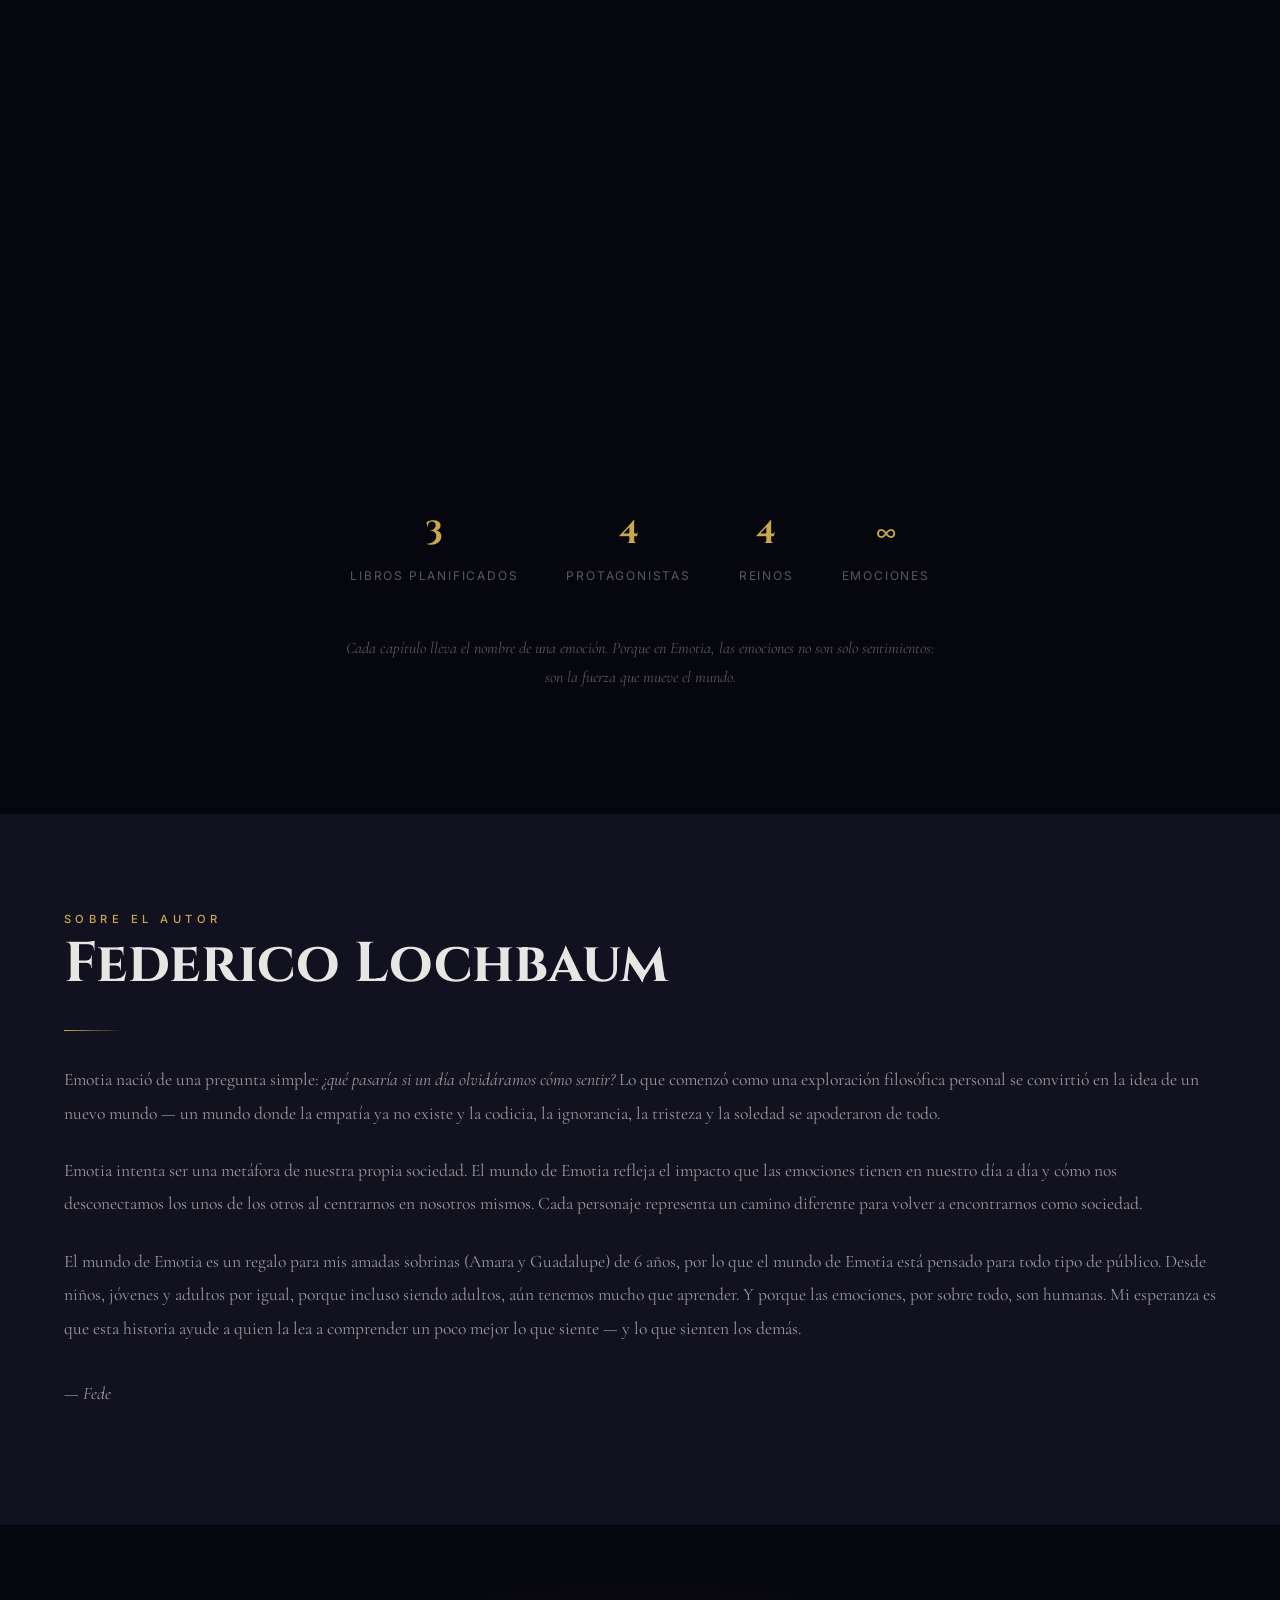
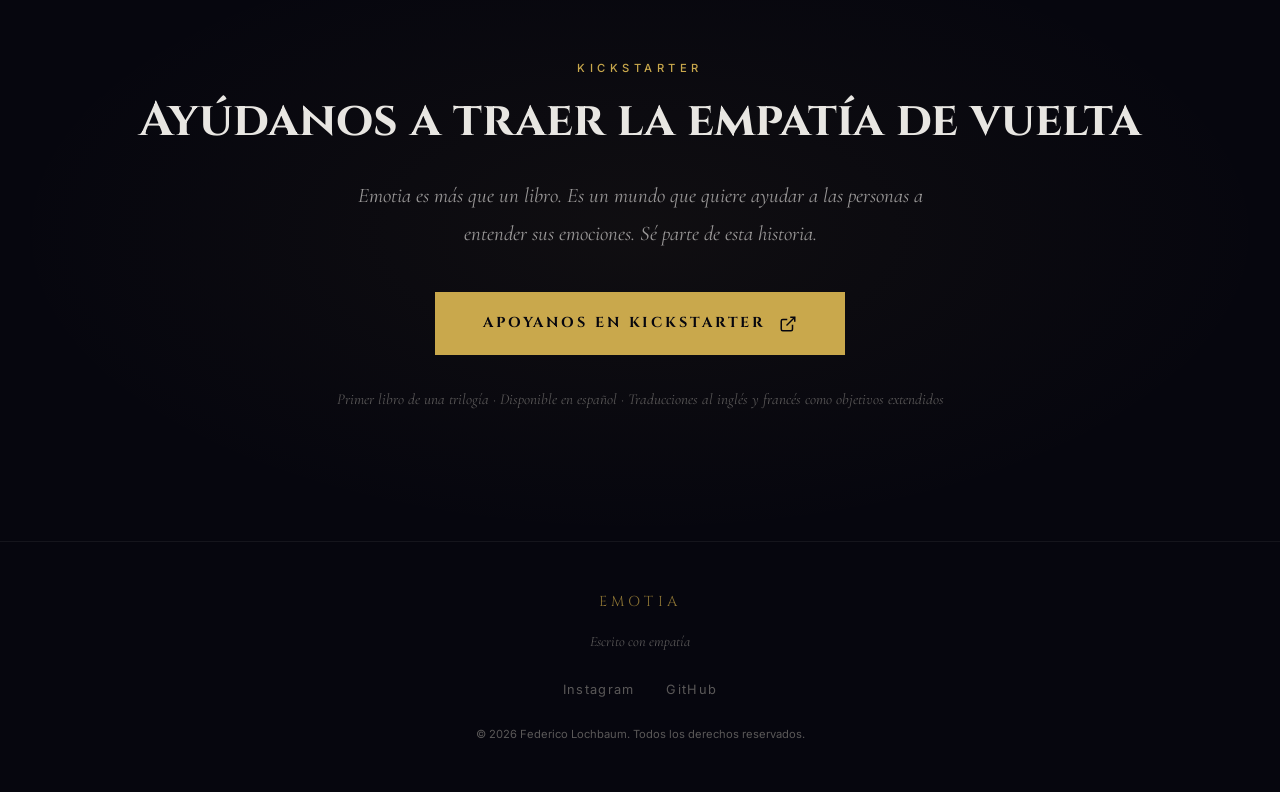
==== commit 78b069ff: "fixing redaction" ====
--- a/docs/index.html
+++ b/docs/index.html
@@ -710,23 +710,25 @@
             </p>
 
             <p class="lang-es">
-              Emotia es un regalo para mis sobrinas (Amara y Guadalupe) de 6 años,
-              por lo que Emotia es para todo tipo de público, desde niños, jóvenes y adultos por igual,
-              porque las emociones no entienden de edades. Mi esperanza es que esta historia ayude a quien la lea
-              a comprender un poco mejor lo que siente — y lo que sienten los demás.
+              El mundo de Emotia es un regalo para mis amadas sobrinas (Amara y Guadalupe) de 6 años,
+              por lo que el mundo de Emotia está pensado para todo tipo de público.
+              Desde niños, jóvenes y adultos por igual, porque incluso siendo adultos, aún tenemos mucho que aprender.
+              Y porque las emociones, por sobre todo, son humanas. Mi esperanza es que esta historia ayude a quien la
+              lea a comprender un poco mejor lo que siente — y lo que sienten los demás.
             </p>
             <p class="lang-en">
-              Emotia is a gift for my nieces (Amara and Guadalupe) of 6 years old,
-              so Emotia is for all audiences, from children, young adults and adults alike,
-              because emotions don't understand age. I hope this story helps whoever reads it
+              The world of Emotia is a gift for my beloved nieces (Amara and Guadalupe) aged 6,
+              so it is intended for all audiences: children, young adults, and adults alike,
+              because even as adults, we still have much to learn.
+              And because emotions, above all, are human. My hope is that this story will help whoever reads it
               to understand a little better what they feel — and what others feel.
             </p>
             <p class="lang-fr">
-              Emotia est un cadeau pour mes nièces (Amara et Guadalupe), âgées de 6 ans.
-              C'est pourquoi Emotia s'adresse à tous les publics, des enfants aux adolescents
-              et aux adultes, car les émotions ne connaissent pas d'âge. J'espère que cette histoire
-              aidera celui ou celle qui la lit à comprendre un peu mieux ce qu'il ressent — et ce que ressentent les
-              autres.
+              Le monde d'Emotia est un cadeau pour mes nièces (Amara et Guadalupe), âgées de 6 ans.
+              C'est pourquoi il est destiné à tous les publics, des enfants aux adolescents
+              et aux adultes, car même en tant qu'adultes, nous avons encore beaucoup à apprendre.
+              Et parce que les émotions, avant tout, sont humaines. Mon espoir est que cette histoire aide celui ou
+              celle qui la lit à comprendre un peu mieux ce qu'il ressent — et ce que ressentent les autres.
             </p>
 
             <p class="author-signature">— Fede</p>
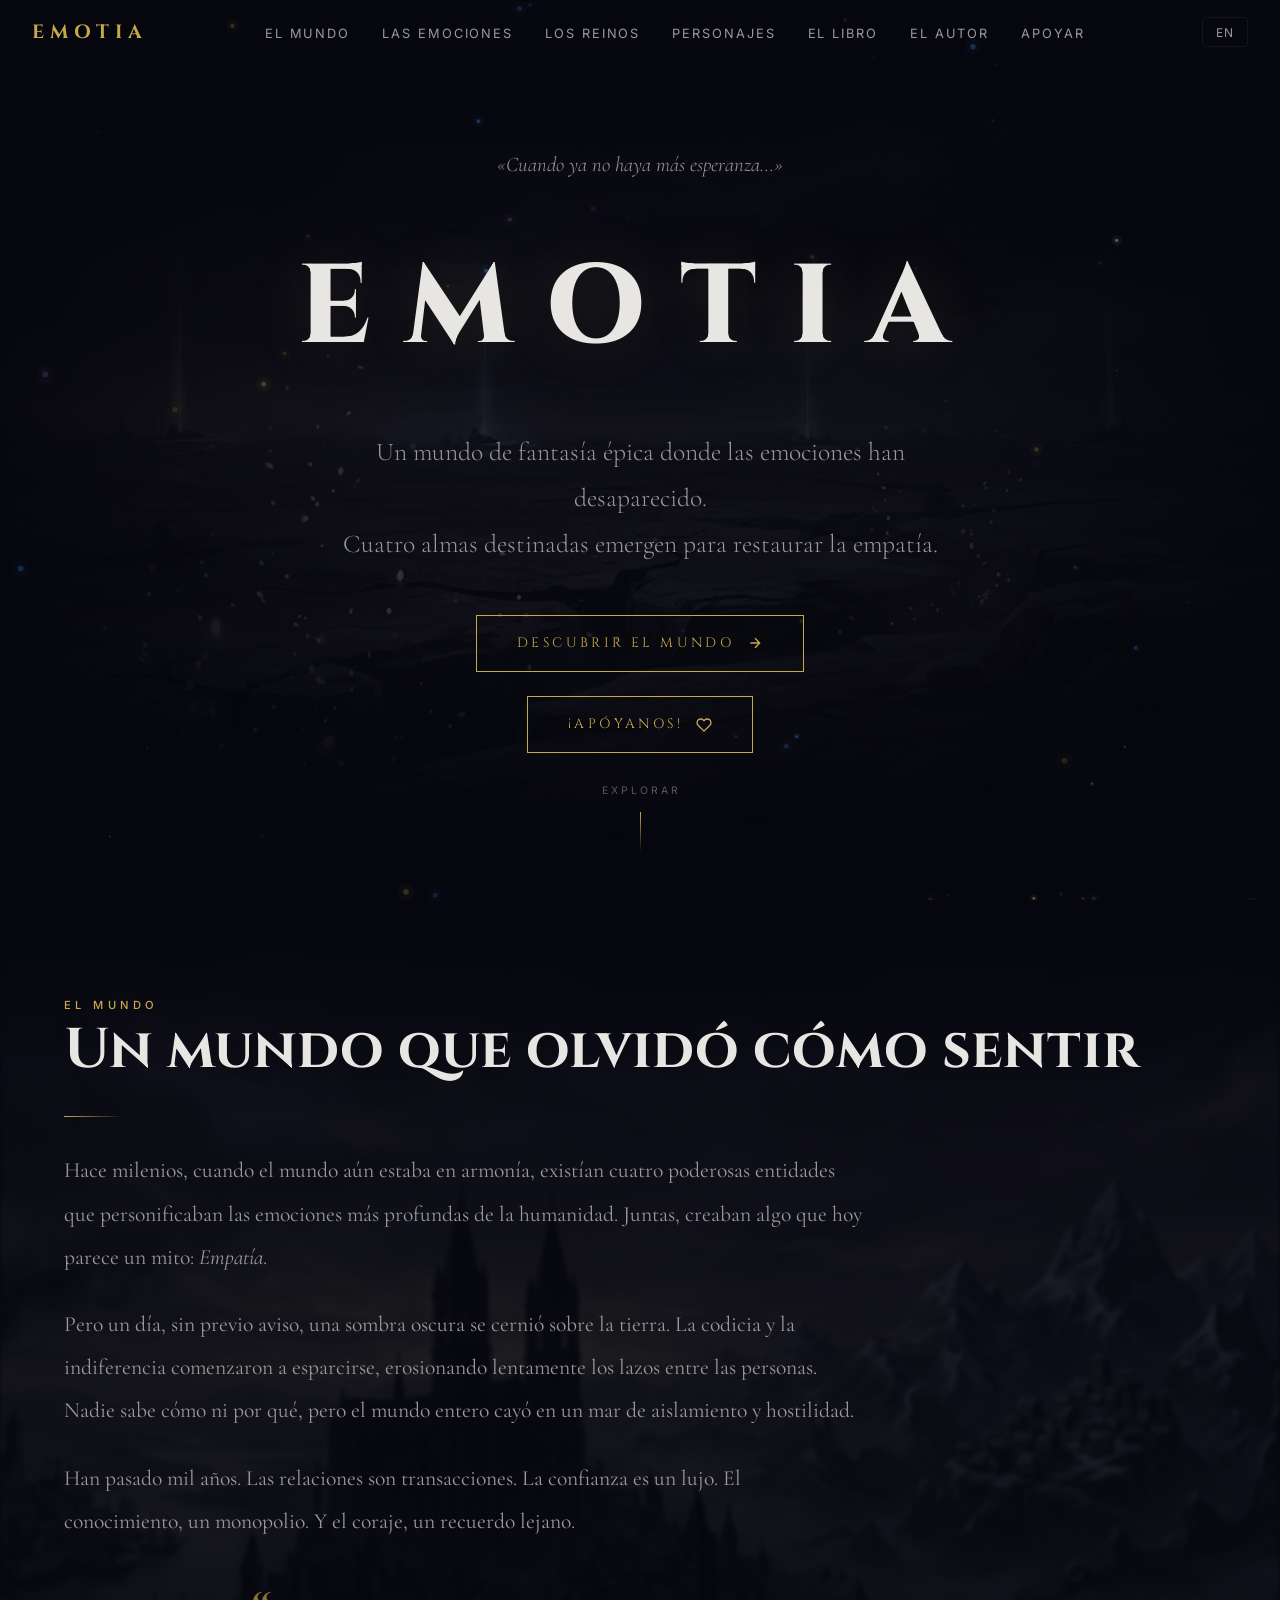
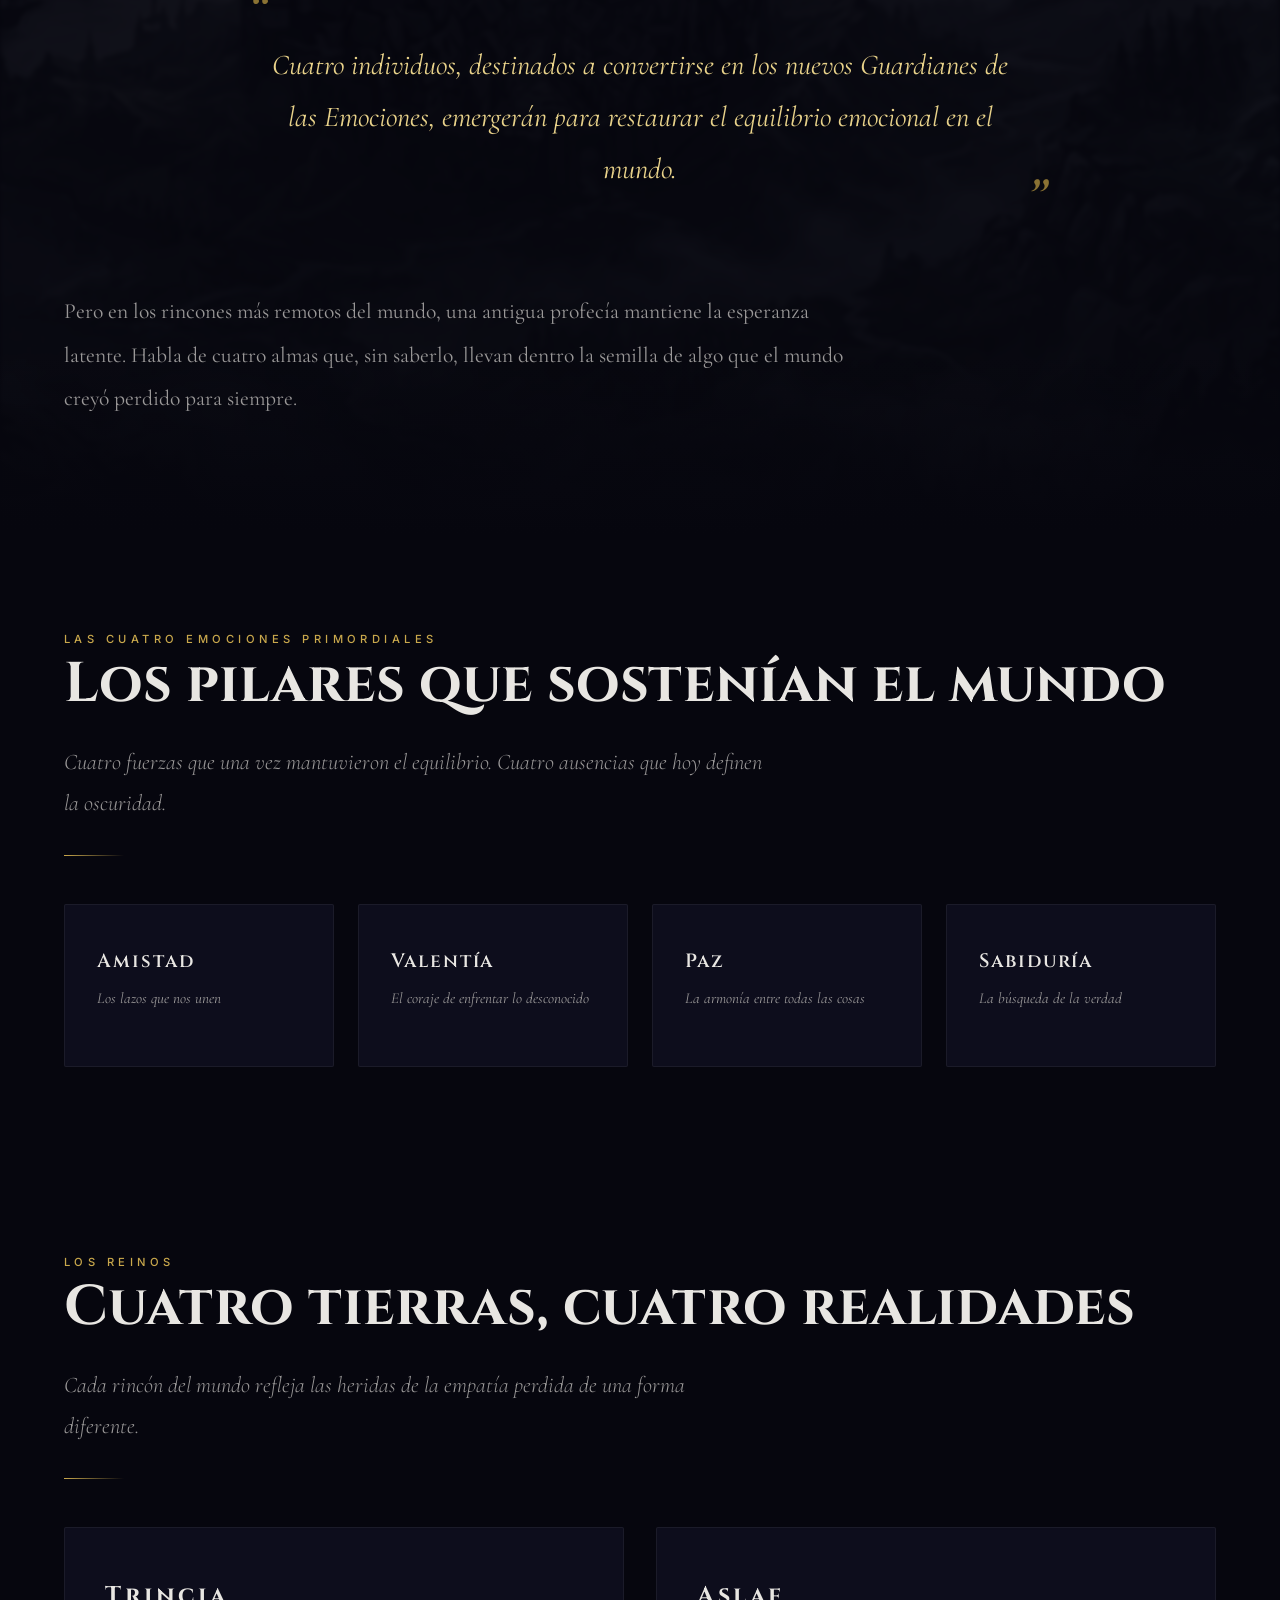
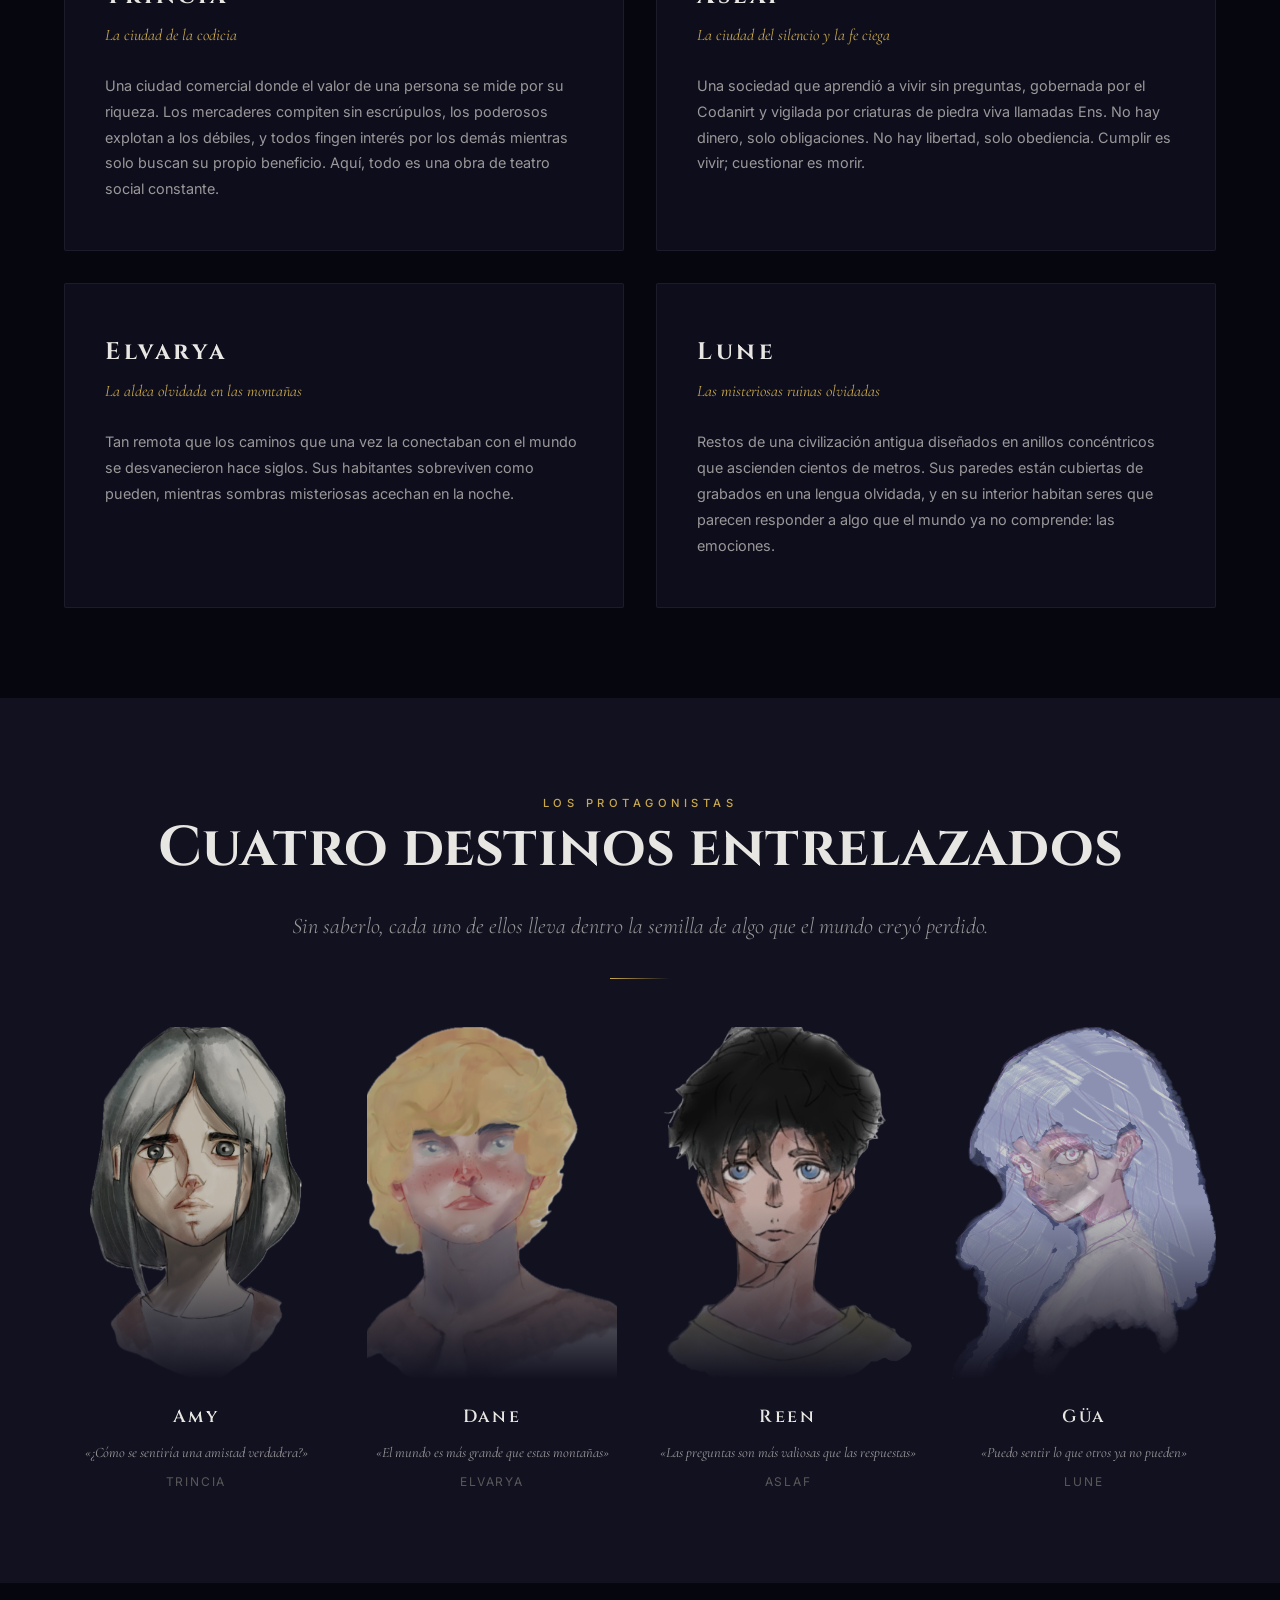
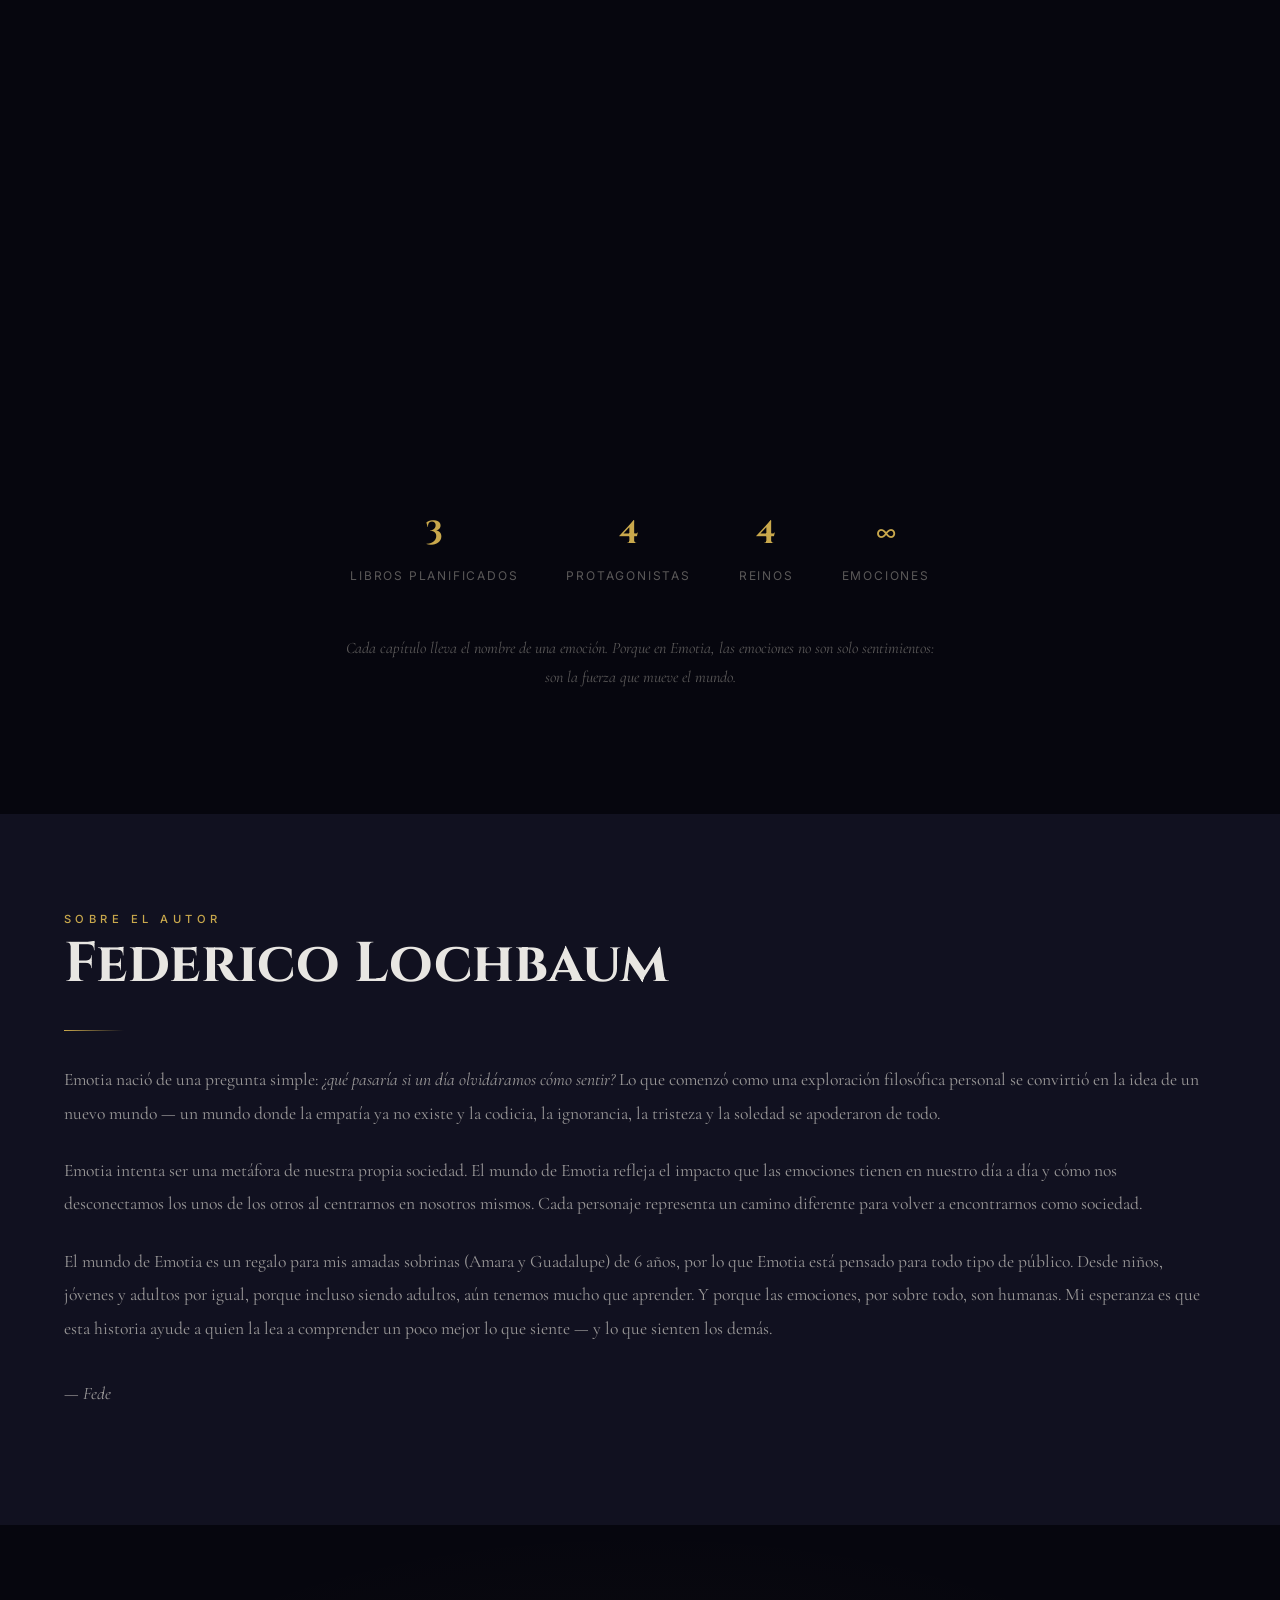
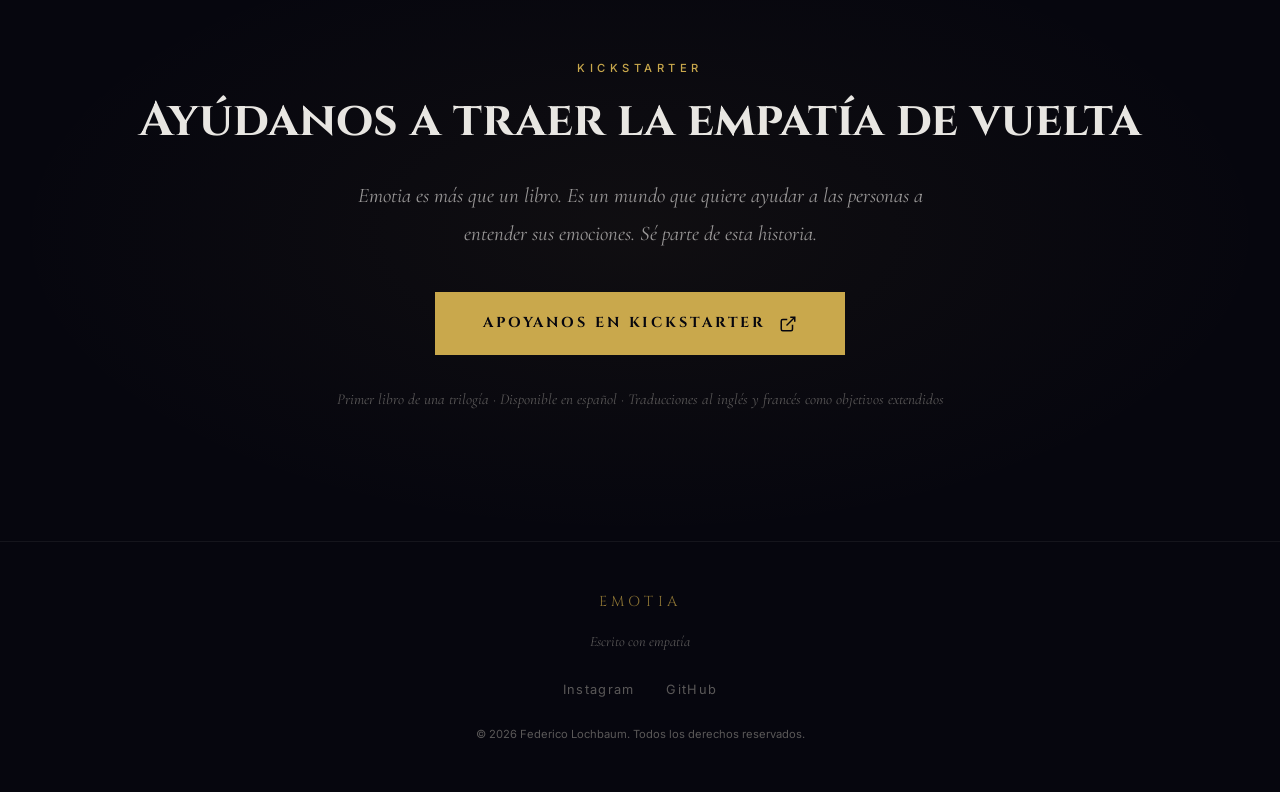
==== commit 76a2a2d4: "fix" ====
--- a/docs/index.html
+++ b/docs/index.html
@@ -711,21 +711,21 @@
 
             <p class="lang-es">
               El mundo de Emotia es un regalo para mis amadas sobrinas (Amara y Guadalupe) de 6 años,
-              por lo que el mundo de Emotia está pensado para todo tipo de público.
+              por lo que Emotia está pensado para todo tipo de público.
               Desde niños, jóvenes y adultos por igual, porque incluso siendo adultos, aún tenemos mucho que aprender.
               Y porque las emociones, por sobre todo, son humanas. Mi esperanza es que esta historia ayude a quien la
               lea a comprender un poco mejor lo que siente — y lo que sienten los demás.
             </p>
             <p class="lang-en">
               The world of Emotia is a gift for my beloved nieces (Amara and Guadalupe) aged 6,
-              so it is intended for all audiences: children, young adults, and adults alike,
+              so Emotia is intended for all audiences: children, young adults, and adults alike,
               because even as adults, we still have much to learn.
               And because emotions, above all, are human. My hope is that this story will help whoever reads it
               to understand a little better what they feel — and what others feel.
             </p>
             <p class="lang-fr">
               Le monde d'Emotia est un cadeau pour mes nièces (Amara et Guadalupe), âgées de 6 ans.
-              C'est pourquoi il est destiné à tous les publics, des enfants aux adolescents
+              C'est pourquoi Emotia s'adresse à tous les publics, des enfants aux adolescents
               et aux adultes, car même en tant qu'adultes, nous avons encore beaucoup à apprendre.
               Et parce que les émotions, avant tout, sont humaines. Mon espoir est que cette histoire aide celui ou
               celle qui la lit à comprendre un peu mieux ce qu'il ressent — et ce que ressentent les autres.
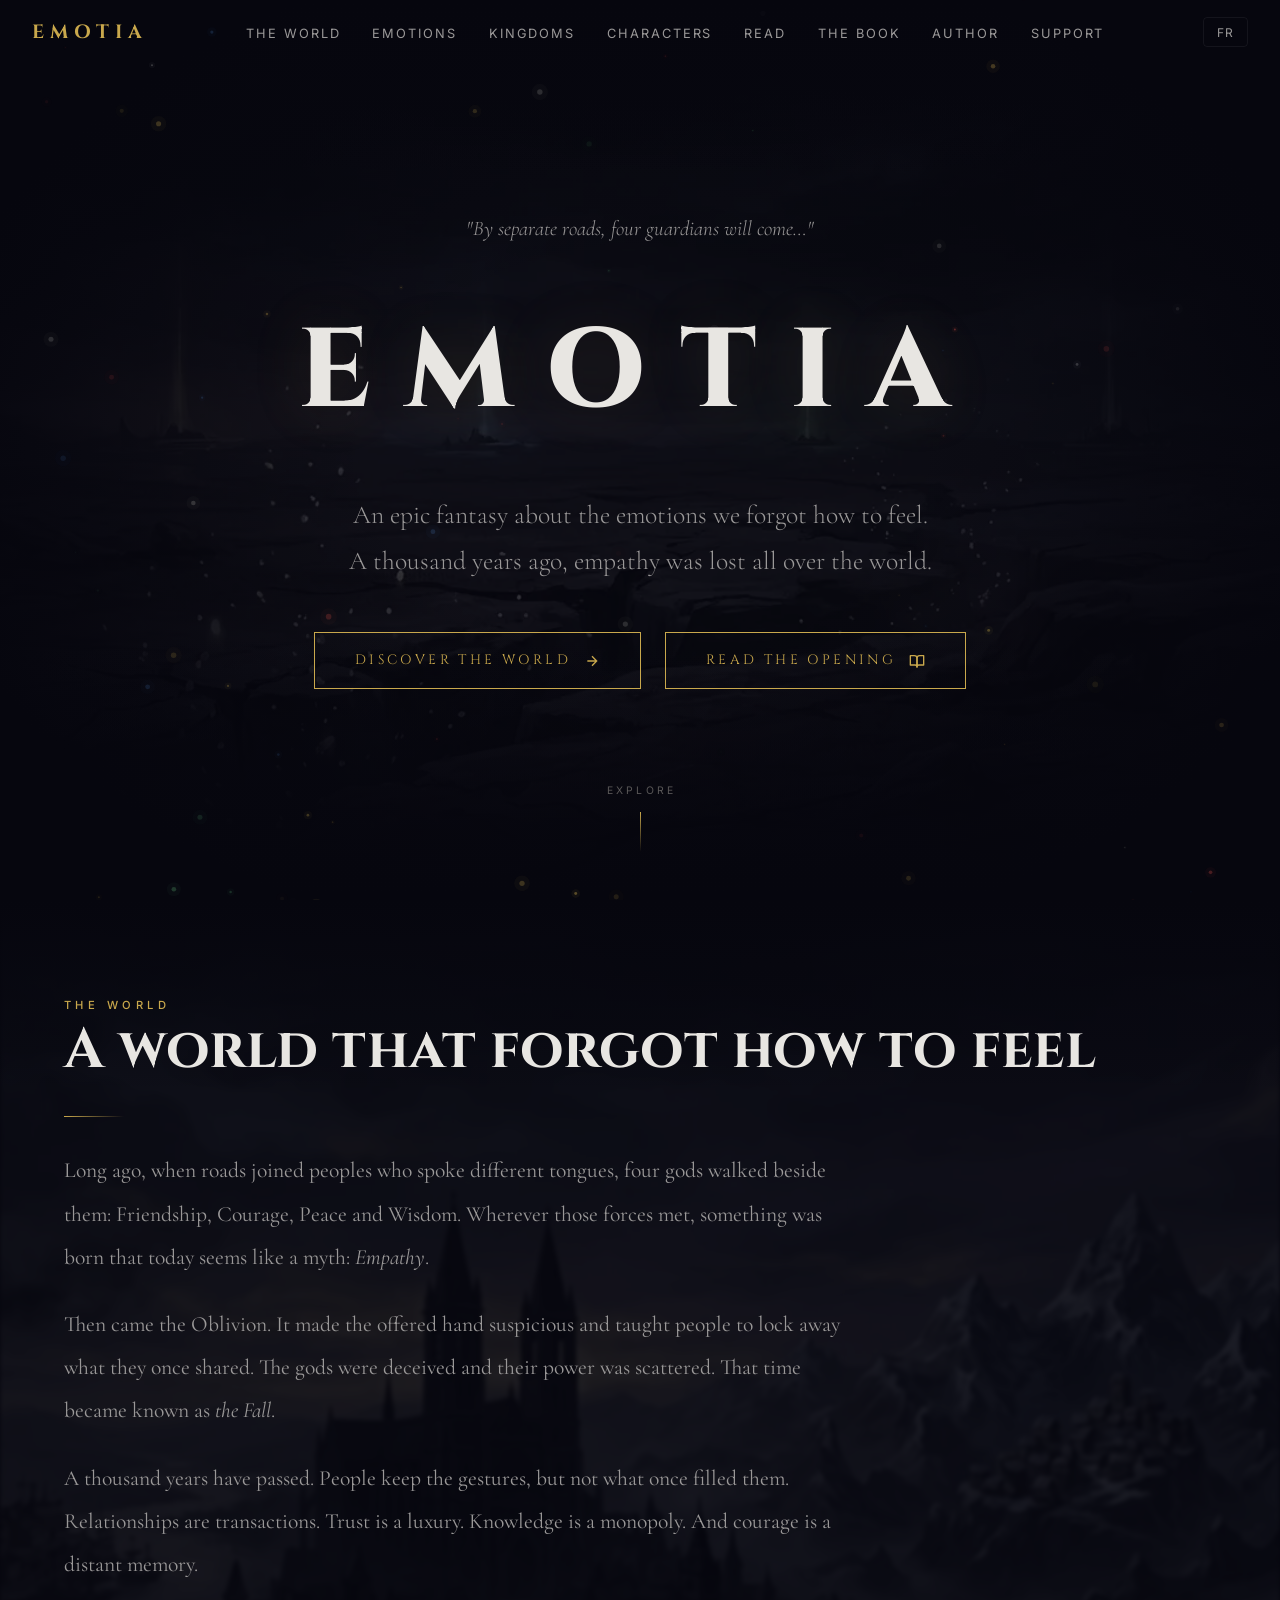
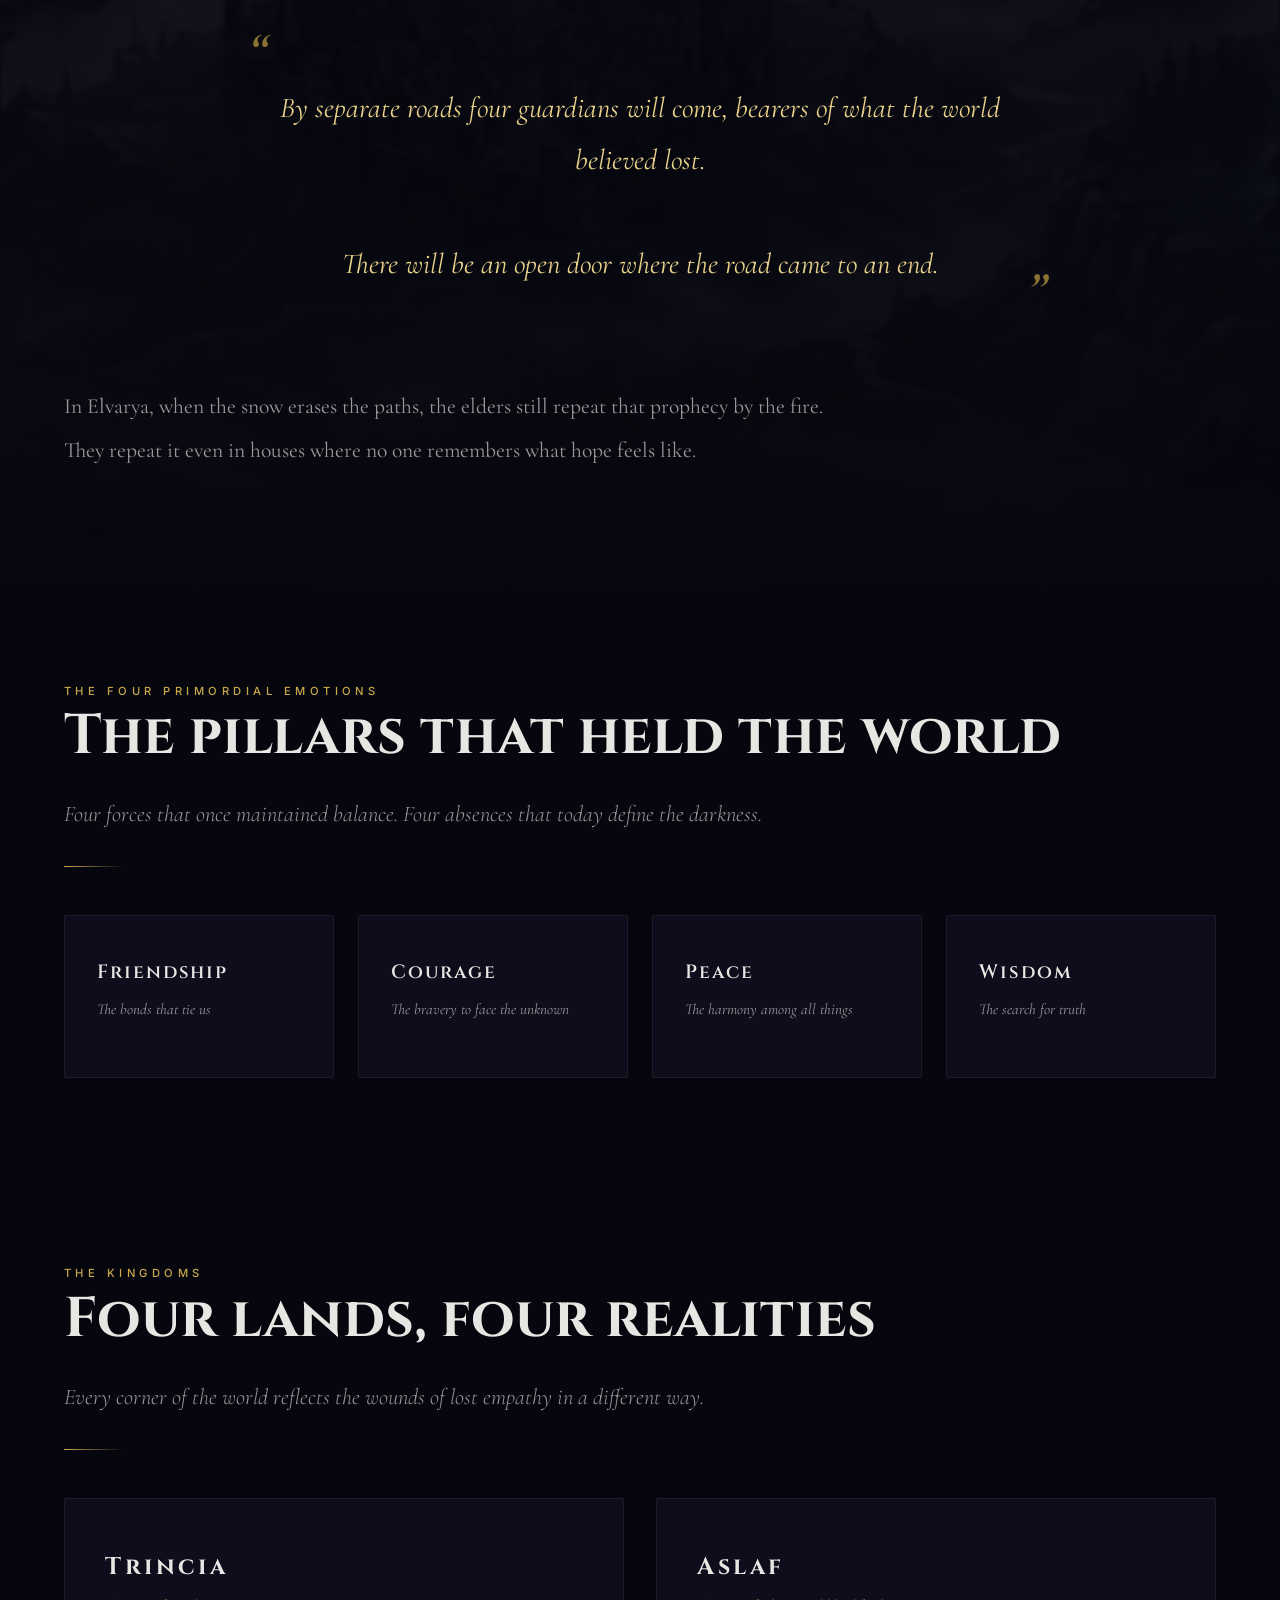
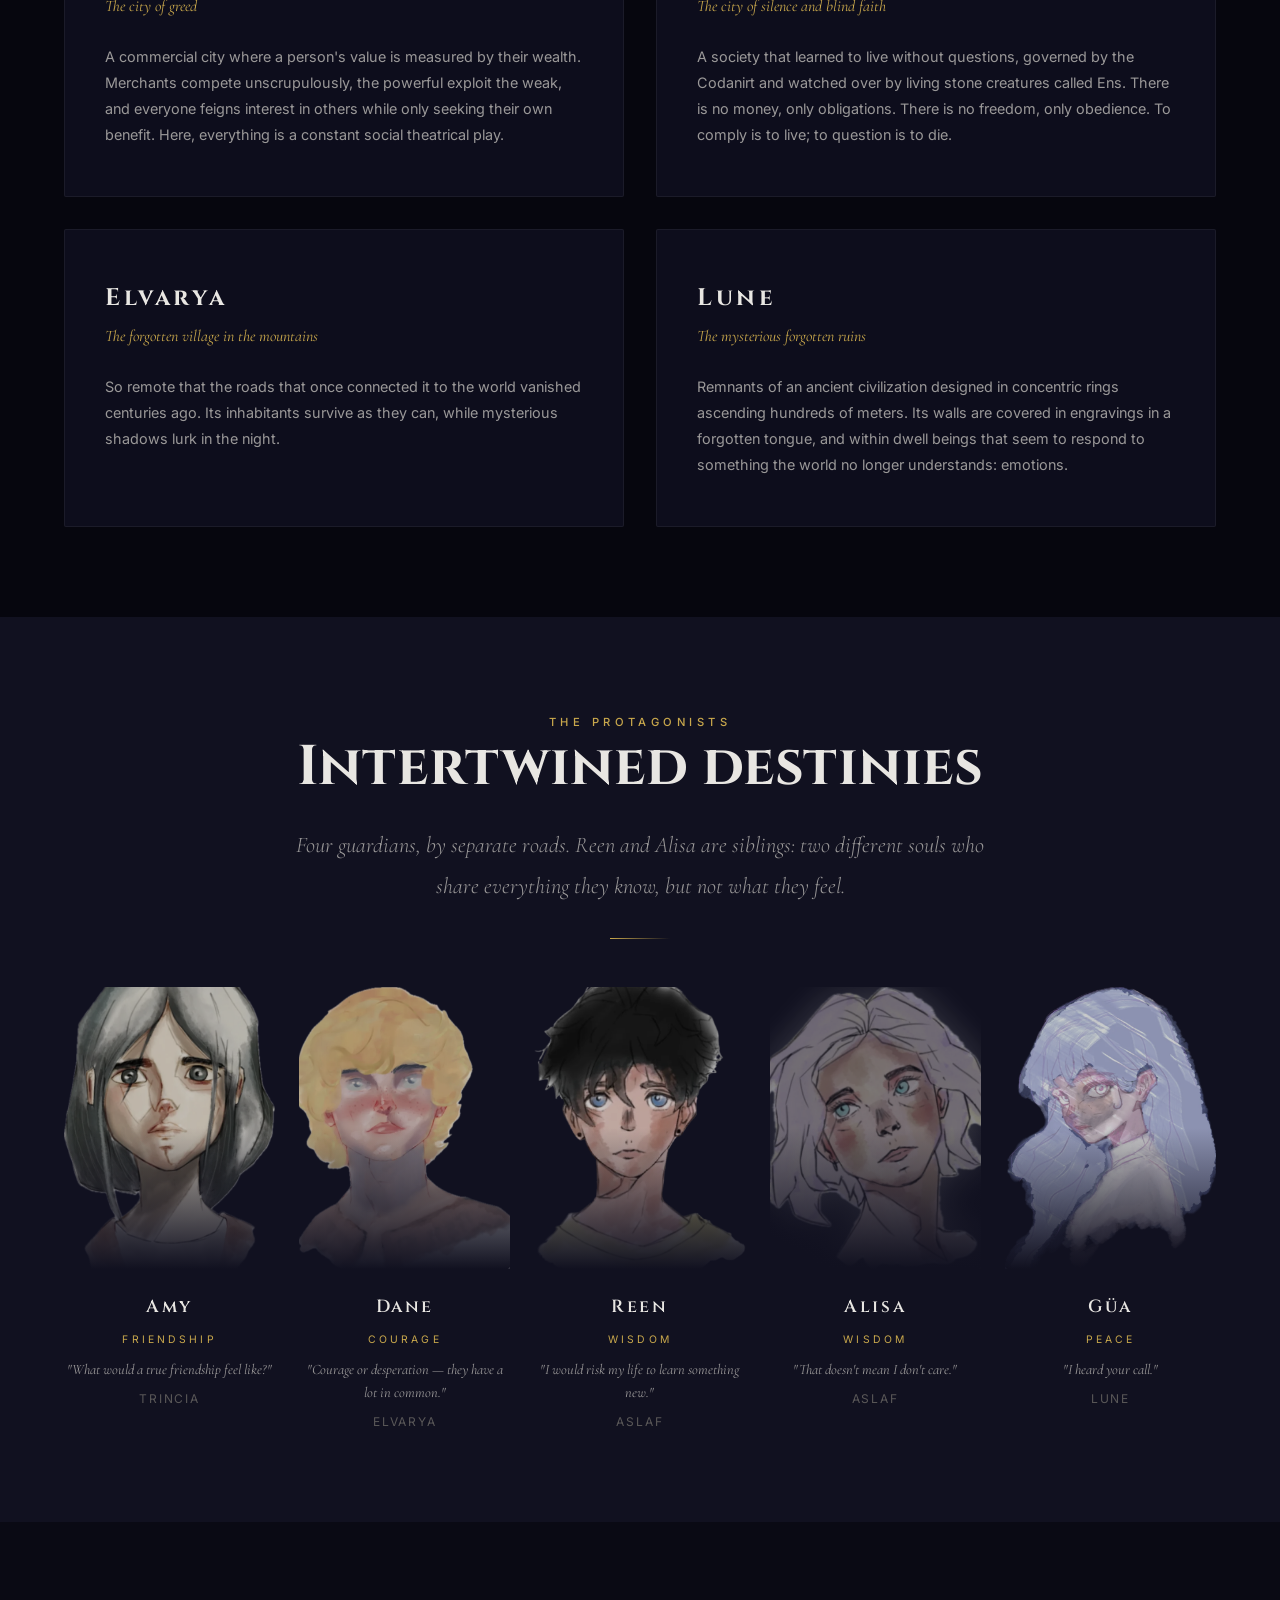
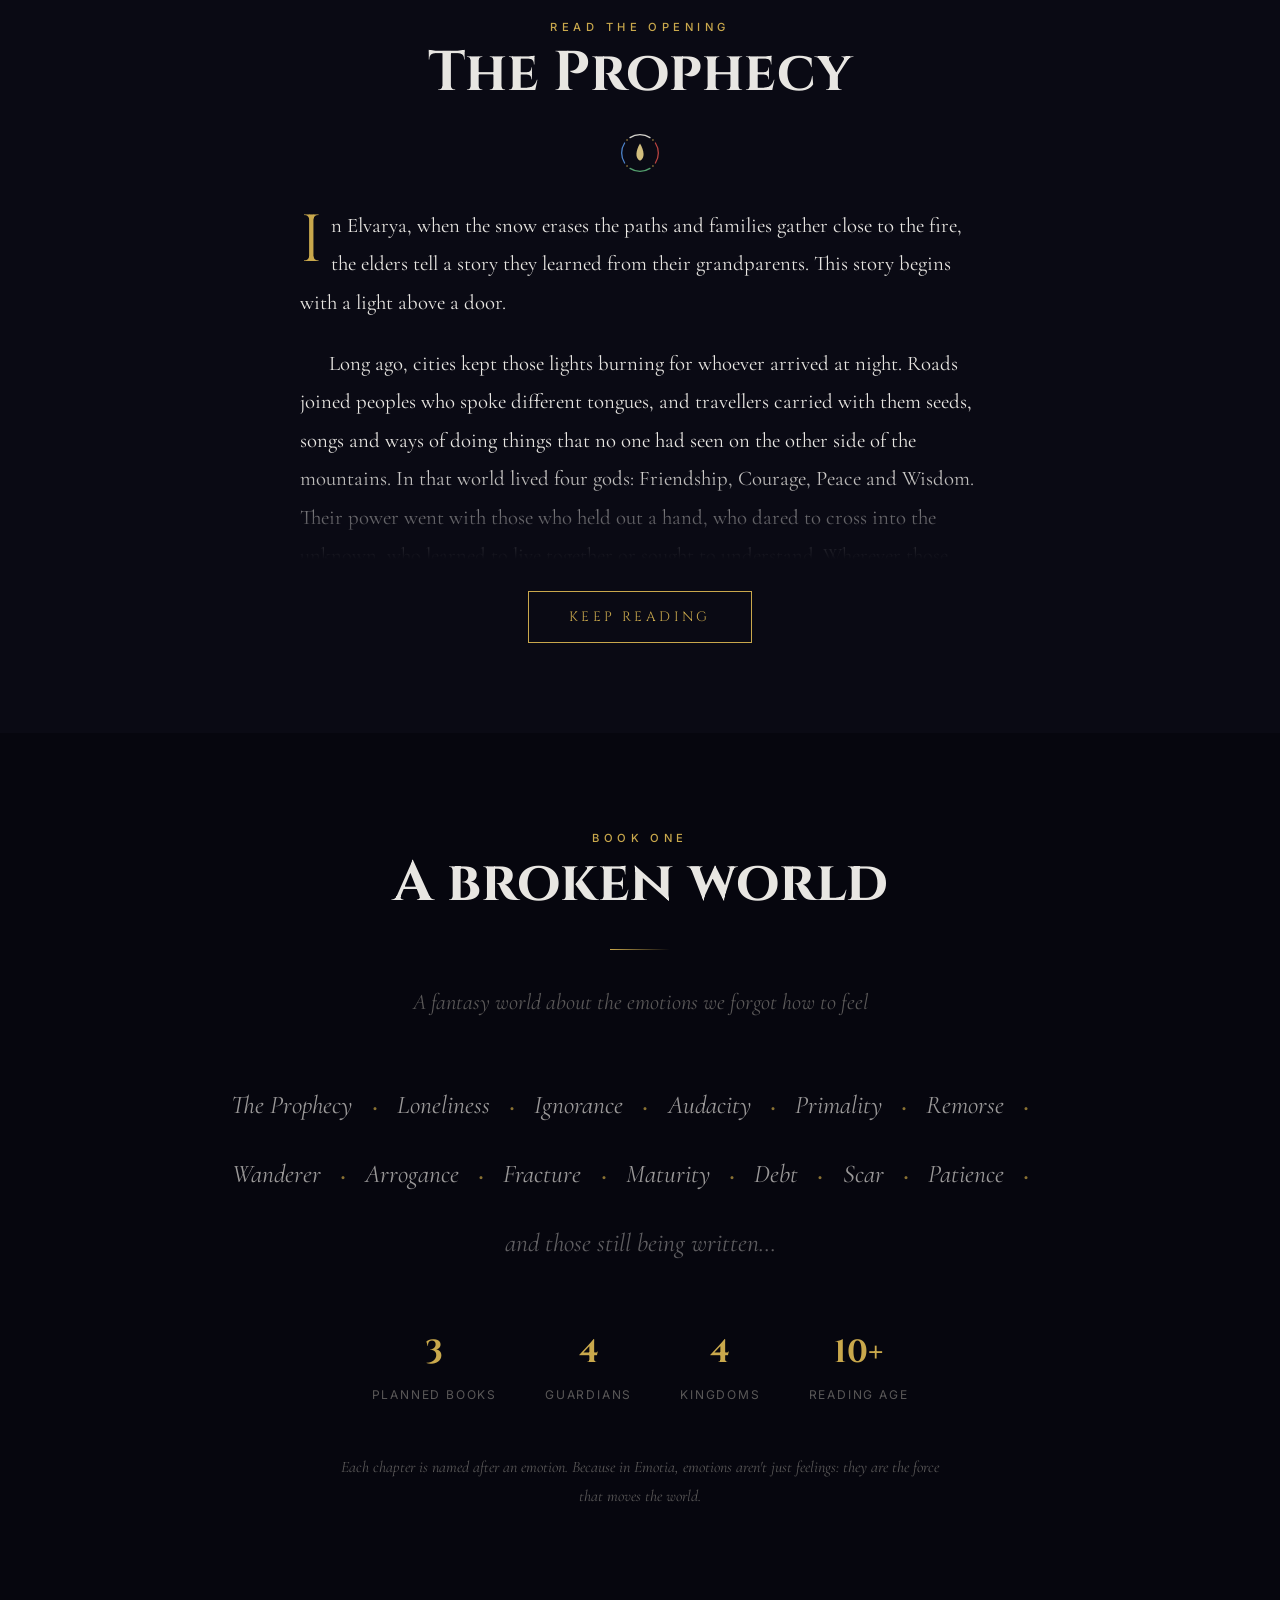
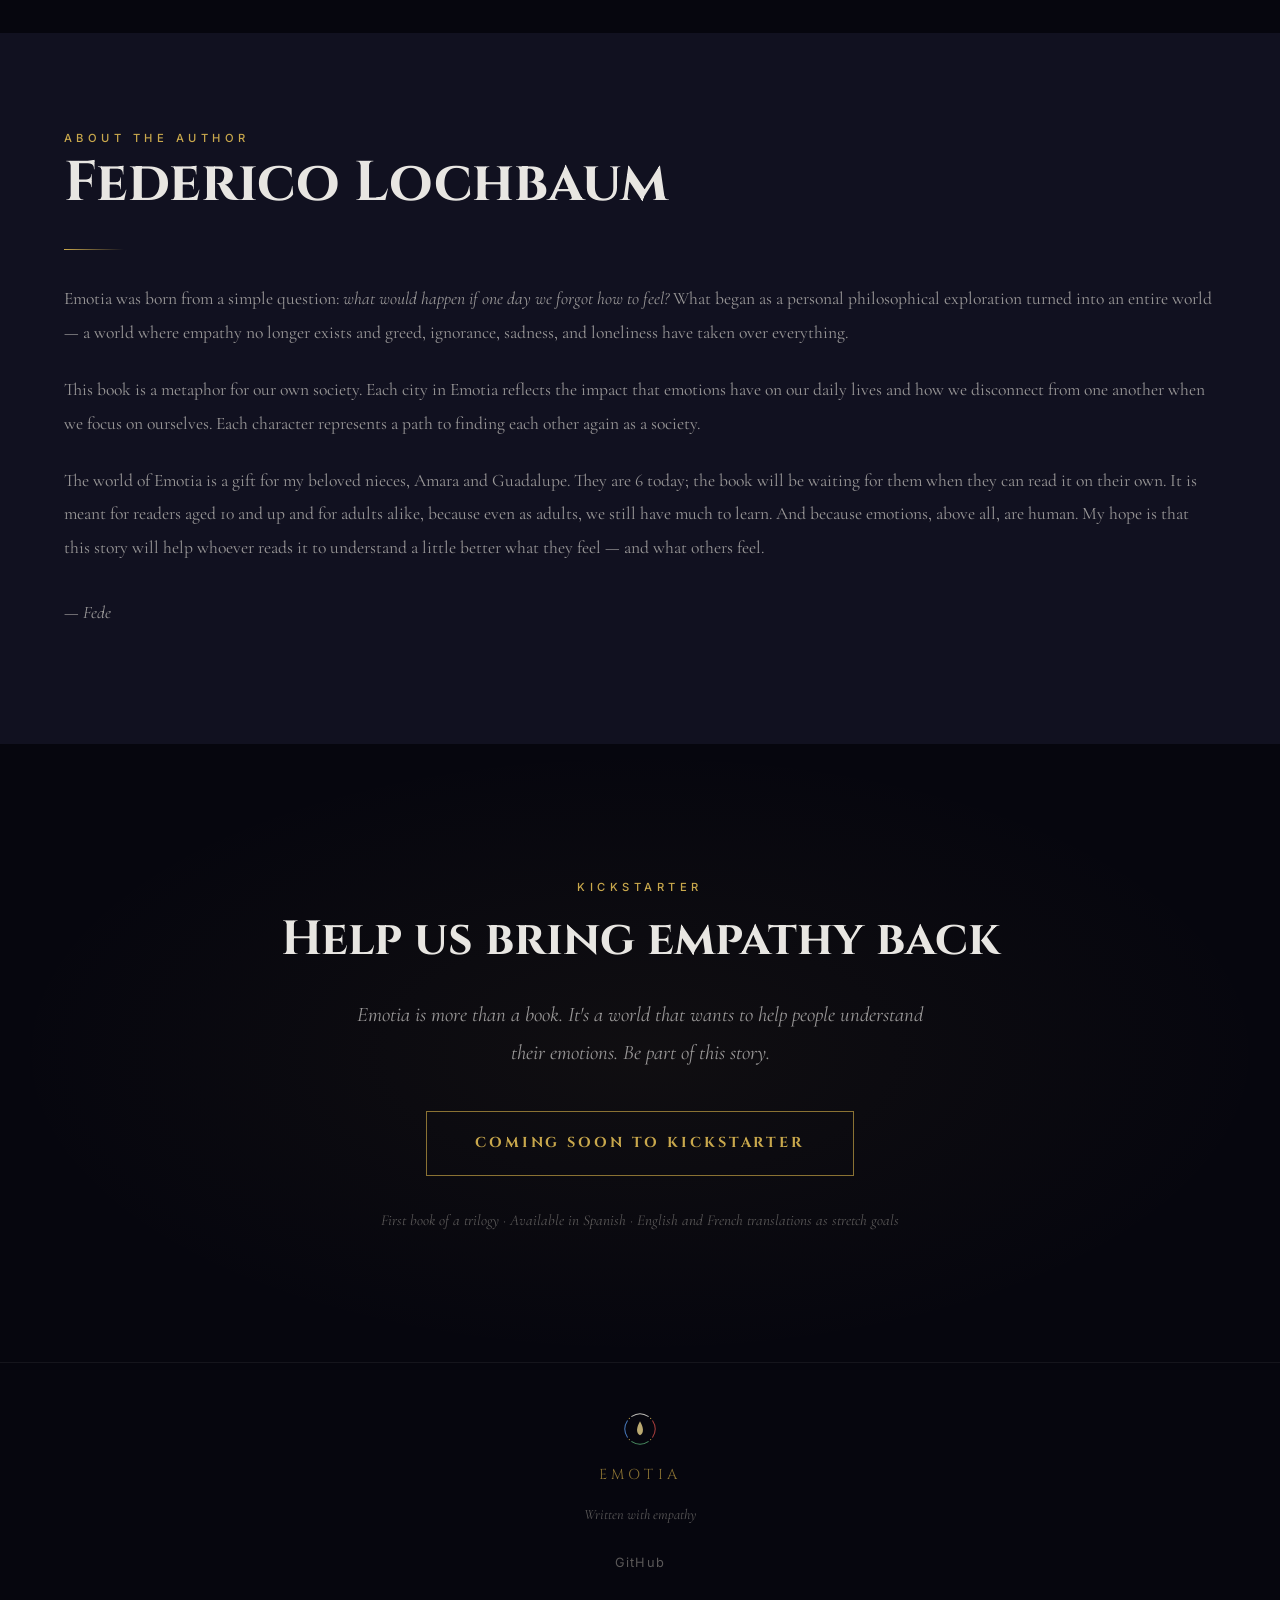
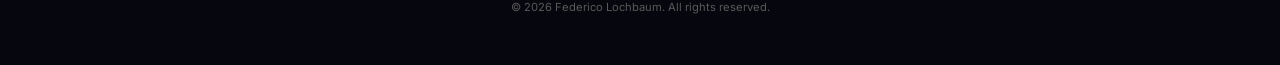
==== commit 9cae17f6: "improvement" ====
--- a/docs/index.html
+++ b/docs/index.html
@@ -30,13 +30,22 @@
   <meta name="viewport" content="width=device-width, initial-scale=1.0">
   <title>Emotia — Un mundo de fantasía épica sobre las emociones humanas</title>
   <meta name="description"
-    content="Emotia es un mundo de fantasía épica donde las emociones han desaparecido. Cuatro almas destinadas emergen para restaurar la empatía. Descubre el primer libro de la trilogía.">
-  <meta name="keywords" content="Emotia, fantasía épica, emociones, libro, trilogía, Federico Lochbaum, Kickstarter">
+    content="Emotia es una fantasía épica sobre las emociones que olvidamos sentir. Hace mil años la empatía se perdió; cuatro guardianes, por caminos separados, aprenderán a recuperarla. Primer libro de una trilogía.">
+  <meta name="keywords" content="Emotia, fantasía épica, emociones, empatía, libro, trilogía, Federico Lochbaum">
   <meta property="og:title" content="Emotia — Un mundo que olvidó cómo sentir">
   <meta property="og:description"
-    content="En un mundo donde las emociones desaparecieron, cuatro almas destinadas emergen para restaurar la empatía. Descubre el primer libro de la trilogía.">
+    content="Hace mil años la empatía se perdió en todo el mundo. Por caminos separados llegarán cuatro guardianes. Primer libro de la trilogía.">
   <meta property="og:type" content="website">
-  <link rel="icon" type="image/jpeg" href="images/emotia_favicon-withoutbackground.png">
+  <meta property="og:image" content="images/og-image.jpg">
+  <meta property="og:image:width" content="1200">
+  <meta property="og:image:height" content="630">
+  <meta property="og:locale" content="es_ES">
+  <meta name="twitter:card" content="summary_large_image">
+  <meta name="twitter:image" content="images/og-image.jpg">
+  <meta name="theme-color" content="#06060e">
+  <link rel="icon" type="image/svg+xml" href="images/emblem.svg">
+  <link rel="icon" type="image/png" href="images/emotia_favicon-withoutbackground.png">
+  <link rel="preload" as="image" href="images/hero_bg.webp" type="image/webp">
   <link rel="stylesheet" href="styles.css">
 </head>
 
@@ -56,6 +65,8 @@
             class="lang-fr">Les Royaumes</span></a></li>
       <li><a href="#personajes"><span class="lang-es">Personajes</span><span class="lang-en">Characters</span><span
             class="lang-fr">Personnages</span></a></li>
+      <li><a href="#leer"><span class="lang-es">Leer</span><span class="lang-en">Read</span><span
+            class="lang-fr">Lire</span></a></li>
       <li><a href="#libro"><span class="lang-es">El Libro</span><span class="lang-en">The Book</span><span
             class="lang-fr">Le Livre</span></a></li>
       <li><a href="#autor"><span class="lang-es">El Autor</span><span class="lang-en">Author</span><span
@@ -65,7 +76,7 @@
     </ul>
 
     <div class="nav-controls">
-      <button id="lang-toggle" class="lang-toggle" aria-label="Toggle language">
+      <button id="lang-toggle" class="lang-toggle" aria-label="Cambiar idioma / Change language / Changer de langue">
         <span class="lang-es">EN</span>
         <span class="lang-en">FR</span>
         <span class="lang-fr">ES</span>
@@ -83,25 +94,27 @@
        ============================================ -->
   <section class="hero" id="hero">
     <div class="hero-bg">
-      <img src="images/hero_bg.jpg" alt="Paisaje de Emotia / Emotia landscape" loading="eager">
+      <picture>
+        <source srcset="images/hero_bg.webp" type="image/webp">
+        <img src="images/hero_bg.jpg" alt="" loading="eager" fetchpriority="high">
+      </picture>
     </div>
     <canvas id="particles-canvas" class="hero-particles"></canvas>
 
     <div class="hero-content">
       <p class="hero-prophecy">
-        <span class="lang-es">«Cuando ya no haya más esperanza...»</span>
-        <span class="lang-en">"When there is no more hope left..."</span>
-        <span class="lang-fr">«Quand il n'y aura plus d'espoir...»</span>
+        <span class="lang-es">«Por caminos separados llegarán cuatro guardianes…»</span>
+        <span class="lang-en">"By separate roads, four guardians will come…"</span>
+        <span class="lang-fr">«Par des chemins séparés viendront quatre gardiens…»</span>
       </p>
       <h1 class="hero-title">EMOTIA</h1>
       <p class="hero-subtitle">
-        <span class="lang-es">Un mundo de fantasía épica donde las emociones han desaparecido.<br>Cuatro almas
-          destinadas
-          emergen para restaurar la empatía.</span>
-        <span class="lang-en">An epic fantasy world where emotions have vanished.<br>Four destined souls emerge to
-          restore empathy.</span>
-        <span class="lang-fr">Un monde de fantasy épique où les émotions ont disparu.<br>Quatre âmes destinées
-          émergent pour restaurer l'empathie.</span>
+        <span class="lang-es">Una fantasía épica sobre las emociones que olvidamos sentir.<br>Hace mil años, la
+          empatía se perdió en todo el mundo.</span>
+        <span class="lang-en">An epic fantasy about the emotions we forgot how to feel.<br>A thousand years ago,
+          empathy was lost all over the world.</span>
+        <span class="lang-fr">Une fantasy épique sur les émotions que nous avons oublié de ressentir.<br>Il y a mille
+          ans, l'empathie s'est perdue dans le monde entier.</span>
       </p>
       <div class="hero-actions">
         <a href="#mundo" class="hero-cta" data-analytics-event="discover-the-world_click"
@@ -114,16 +127,15 @@
             <path d="M5 12h14M12 5l7 7-7 7" />
           </svg>
         </a>
-        <a href="#apoyar" class="hero-cta hero-cta-secondary" data-analytics-event="support-us_click"
+        <a href="#leer" class="hero-cta hero-cta-secondary" data-analytics-event="read-prophecy_click"
           data-analytics-label="main-section">
-          <span class="lang-es">¡Apóyanos!</span>
-          <span class="lang-en">Support us!</span>
-          <span class="lang-fr">Soutenez-nous !</span>
+          <span class="lang-es">Leer el comienzo</span>
+          <span class="lang-en">Read the opening</span>
+          <span class="lang-fr">Lire le début</span>
           <svg xmlns="http://www.w3.org/2000/svg" viewBox="0 0 24 24" fill="none" stroke="currentColor" stroke-width="2"
-            stroke-linecap="round" stroke-linejoin="round">
-            <path
-              d="M20.84 4.61a5.5 5.5 0 0 0-7.78 0L12 5.67l-1.06-1.06a5.5 5.5 0 0 0-7.78 7.78l1.06 1.06L12 21.23l7.78-7.78 1.06-1.06a5.5 5.5 0 0 0 0-7.78z">
-            </path>
+            stroke-linecap="round" stroke-linejoin="round" aria-hidden="true">
+            <path d="M2 4h6a4 4 0 0 1 4 4v13a3 3 0 0 0-3-3H2z" />
+            <path d="M22 4h-6a4 4 0 0 0-4 4v13a3 3 0 0 1 3-3h7z" />
           </svg>
         </a>
       </div>
@@ -142,7 +154,10 @@
        ============================================ -->
   <section class="section world-section" id="mundo">
     <div class="world-bg">
-      <img src="images/world_bg.jpg" alt="Los reinos de Emotia" loading="lazy">
+      <picture>
+        <source srcset="images/world_bg.webp" type="image/webp">
+        <img src="images/world_bg.jpg" alt="" loading="lazy">
+      </picture>
     </div>
     <div class="section-inner world-content">
       <div class="reveal">
@@ -161,79 +176,74 @@
 
       <div class="world-text reveal reveal-delay-1">
         <p class="lang-es">
-          Hace milenios, cuando el mundo aún estaba en armonía, existían cuatro poderosas
-          entidades que personificaban las emociones más profundas de la humanidad. Juntas,
-          creaban algo que hoy parece un mito: <em>Empatía</em>.
+          Hace mucho tiempo, cuando los caminos unían pueblos que hablaban lenguas distintas, cuatro dioses
+          acompañaban a las personas: Amistad, Valentía, Paz y Sabiduría. Allí donde esas fuerzas se encontraban
+          nacía algo que hoy parece un mito: <em>la Empatía</em>.
         </p>
         <p class="lang-en">
-          Millennia ago, when the world was still in harmony, there were four powerful
-          entities embodying humanity's deepest emotions. Together, they created
-          something that today seems like a myth: <em>Empathy</em>.
+          Long ago, when roads joined peoples who spoke different tongues, four gods walked beside them:
+          Friendship, Courage, Peace and Wisdom. Wherever those forces met, something was born that today
+          seems like a myth: <em>Empathy</em>.
         </p>
         <p class="lang-fr">
-          Il y a des millénaires, lorsque le monde vivait encore en harmonie, existaient
-          quatre puissantes entités qui incarnaient les émotions les plus profondes de
-          l'humanité. Ensemble, elles créaient quelque chose qui semble aujourd'hui un
-          mythe : l'<em>Empathie</em>.
+          Il y a très longtemps, quand les chemins reliaient des peuples qui parlaient des langues différentes,
+          quatre dieux accompagnaient les hommes : l'Amitié, le Courage, la Paix et la Sagesse. Là où ces forces se
+          rencontraient naissait quelque chose qui semble aujourd'hui un mythe : <em>l'Empathie</em>.
         </p>
 
         <p class="lang-es">
-          Pero un día, sin previo aviso, una sombra oscura se cernió sobre la tierra.
-          La codicia y la indiferencia comenzaron a esparcirse, erosionando lentamente
-          los lazos entre las personas. Nadie sabe cómo ni por qué, pero el mundo entero
-          cayó en un mar de aislamiento y hostilidad.
+          Entonces llegó el Olvido. Volvió sospechosa la mano ofrecida y enseñó a guardar bajo llave lo que antes
+          se compartía. Los dioses fueron engañados y su poder se dispersó. Aquel tiempo recibió el nombre de
+          <em>la Caída</em>.
         </p>
         <p class="lang-en">
-          But one day, without warning, a dark shadow fell over the land.
-          Greed and indifference began to spread, slowly eroding the bonds
-          between people. No one knows how or why, but the entire world
-          fell into a sea of isolation and hostility.
+          Then came the Oblivion. It made the offered hand suspicious and taught people to lock away what they once
+          shared. The gods were deceived and their power was scattered. That time became known as <em>the Fall</em>.
         </p>
         <p class="lang-fr">
-          Mais un jour, sans prévenir, une ombre sombre s'abattit sur la terre.
-          La cupidité et l'indifférence commencèrent à se répandre, érodant
-          lentement les liens entre les gens. Nul ne sait comment ni pourquoi,
-          mais le monde entier sombra dans une mer d'isolement et d'hostilité.
+          Puis vint l'Oubli. Il rendit suspecte la main tendue et apprit à garder sous clé ce que l'on partageait
+          autrefois. Les dieux furent trompés et leur pouvoir dispersé. Cette époque reçut le nom de
+          <em>la Chute</em>.
         </p>
 
         <p class="lang-es">
-          Han pasado mil años. Las relaciones son transacciones. La confianza es un lujo.
-          El conocimiento, un monopolio. Y el coraje, un recuerdo lejano.
+          Han pasado mil años. La gente conserva los gestos, pero no lo que alguna vez los llenó.
+          Las relaciones son transacciones. La confianza es un lujo. El conocimiento, un monopolio.
+          Y el coraje, un recuerdo lejano.
         </p>
         <p class="lang-en">
-          A thousand years have passed. Relationships are transactions. Trust is a luxury.
-          Knowledge is a monopoly. And courage is a distant memory.
+          A thousand years have passed. People keep the gestures, but not what once filled them.
+          Relationships are transactions. Trust is a luxury. Knowledge is a monopoly.
+          And courage is a distant memory.
         </p>
         <p class="lang-fr">
-          Mille ans ont passé. Les relations sont des transactions. La confiance est un luxe.
-          Le savoir, un monopole. Et le courage, un lointain souvenir.
+          Mille ans ont passé. Les gens conservent les gestes, mais pas ce qui les remplissait autrefois.
+          Les relations sont des transactions. La confiance est un luxe. Le savoir, un monopole.
+          Et le courage, un lointain souvenir.
         </p>
       </div>
 
       <blockquote class="world-quote reveal reveal-delay-2">
-        <span class="lang-es">Cuatro individuos, destinados a convertirse en los nuevos Guardianes de las Emociones,
-          emergerán para restaurar el equilibrio emocional en el mundo.</span>
-        <span class="lang-en">Four individuals, destined to become the new Guardians of Emotions, will emerge to restore
-          emotional balance to the world.</span>
-        <span class="lang-fr">Quatre individus, destinés à devenir les nouveaux Gardiens des Émotions, émergeront pour
-          restaurer l'équilibre émotionnel du monde.</span>
+        <span class="lang-es">Por caminos separados llegarán cuatro guardianes, portadores de lo que el mundo creyó
+          perdido.<br><br>Habrá una puerta abierta donde terminaba el camino.</span>
+        <span class="lang-en">By separate roads four guardians will come, bearers of what the world believed
+          lost.<br><br>There will be an open door where the road came to an end.</span>
+        <span class="lang-fr">Par des chemins séparés viendront quatre gardiens, porteurs de ce que le monde croyait
+          perdu.<br><br>Il y aura une porte ouverte là où finissait le chemin.</span>
       </blockquote>
 
       <div class="world-text reveal reveal-delay-3">
         <p class="lang-es">
-          Pero en los rincones más remotos del mundo, una antigua profecía mantiene la esperanza
-          latente. Habla de cuatro almas que, sin saberlo, llevan dentro la semilla de algo
-          que el mundo creyó perdido para siempre.
+          En Elvarya, cuando la nieve borra los senderos, los mayores todavía repiten esa profecía junto al fuego.
+          La repiten incluso en las casas donde ya nadie sabe cómo se siente la esperanza.
         </p>
         <p class="lang-en">
-          Yet in the most remote corners of the world, an ancient prophecy keeps hope alive.
-          It speaks of four souls who, unknowingly, carry within them the seed of something
-          the world thought lost forever.
+          In Elvarya, when the snow erases the paths, the elders still repeat that prophecy by the fire.
+          They repeat it even in houses where no one remembers what hope feels like.
         </p>
         <p class="lang-fr">
-          Mais dans les recoins les plus reculés du monde, une ancienne prophétie maintient
-          l'espoir en vie. Elle parle de quatre âmes qui, sans le savoir, portent en elles
-          la graine de quelque chose que le monde croyait perdu à jamais.
+          À Elvarya, quand la neige efface les sentiers, les anciens répètent encore cette prophétie près du feu.
+          Ils la répètent même dans les maisons où plus personne ne sait ce que l'on ressent quand on espère.
         </p>
       </div>
     </div>
@@ -267,7 +277,7 @@
       </div>
 
       <div class="emotions-grid">
-        <div class="emotion-card reveal reveal-delay-1" data-emotion="amistad">
+        <div tabindex="0" class="emotion-card reveal reveal-delay-1" data-emotion="amistad">
           <h3 class="emotion-name">
             <span class="lang-es">Amistad</span>
             <span class="lang-en">Friendship</span>
@@ -291,7 +301,7 @@
           </p>
         </div>
 
-        <div class="emotion-card reveal reveal-delay-2" data-emotion="valentía">
+        <div tabindex="0" class="emotion-card reveal reveal-delay-2" data-emotion="valentía">
           <h3 class="emotion-name">
             <span class="lang-es">Valentía</span>
             <span class="lang-en">Courage</span>
@@ -314,7 +324,7 @@
           </p>
         </div>
 
-        <div class="emotion-card reveal reveal-delay-3" data-emotion="paz">
+        <div tabindex="0" class="emotion-card reveal reveal-delay-3" data-emotion="paz">
           <h3 class="emotion-name">
             <span class="lang-es">Paz</span>
             <span class="lang-en">Peace</span>
@@ -337,7 +347,7 @@
           </p>
         </div>
 
-        <div class="emotion-card reveal reveal-delay-4" data-emotion="sabiduría">
+        <div tabindex="0" class="emotion-card reveal reveal-delay-4" data-emotion="sabiduría">
           <h3 class="emotion-name">
             <span class="lang-es">Sabiduría</span>
             <span class="lang-en">Wisdom</span>
@@ -485,17 +495,17 @@
           <span class="lang-fr">Les Protagonistes</span>
         </span>
         <h2 class="section-title">
-          <span class="lang-es">Cuatro destinos entrelazados</span>
-          <span class="lang-en">Four intertwined destinies</span>
-          <span class="lang-fr">Quatre destins entrelacés</span>
+          <span class="lang-es">Destinos entrelazados</span>
+          <span class="lang-en">Intertwined destinies</span>
+          <span class="lang-fr">Destins entrelacés</span>
         </h2>
         <p class="section-subtitle" style="margin: 0 auto;">
-          <span class="lang-es">Sin saberlo, cada uno de ellos lleva dentro la semilla de algo que el mundo creyó
-            perdido.</span>
-          <span class="lang-en">Unknowingly, each of them carries within the seed of something the world thought
-            lost.</span>
-          <span class="lang-fr">Sans le savoir, chacun d'eux porte en lui la graine de quelque chose que le monde
-            croyait perdu.</span>
+          <span class="lang-es">Cuatro guardianes, por caminos separados. Reen y Alisa son hermanos: dos almas
+            distintas que comparten todo lo que saben, pero no lo que sienten.</span>
+          <span class="lang-en">Four guardians, by separate roads. Reen and Alisa are siblings: two different souls
+            who share everything they know, but not what they feel.</span>
+          <span class="lang-fr">Quatre gardiens, par des chemins séparés. Reen et Alisa sont frère et sœur : deux
+            âmes distinctes qui partagent tout ce qu'elles savent, mais pas ce qu'elles ressentent.</span>
         </p>
         <div class="section-divider" style="margin: 2rem auto;"></div>
       </div>
@@ -503,55 +513,179 @@
       <div class="characters-grid">
         <div class="character-card reveal reveal-delay-1">
           <div class="character-image-wrap">
-            <img src="images/amy.png" alt="Amy" loading="lazy" style="width: 80%;">
+            <picture>
+              <source srcset="images/amy.webp" type="image/webp">
+              <img src="images/amy.png" alt="Amy" loading="lazy" width="600" height="800">
+            </picture>
           </div>
           <h3 class="character-name">Amy</h3>
+          <p class="character-virtue"><span class="lang-es">Amistad</span><span class="lang-en">Friendship</span><span class="lang-fr">Amitié</span></p>
           <p class="character-phrase">
-            <span class="lang-es">«¿Cómo se sentiría una amistad verdadera?»</span>
-            <span class="lang-en">"How would a true friendship feel?"</span>
-            <span class="lang-fr">"Comment serait une véritable amitié ?"</span>
+            <span class="lang-es">«¿Cómo se sentirá tener una verdadera amistad?»</span>
+            <span class="lang-en">"What would a true friendship feel like?"</span>
+            <span class="lang-fr">«Que ressent-on dans une véritable amitié ?»</span>
           </p>
           <p class="character-origin">Trincia</p>
         </div>
-
         <div class="character-card reveal reveal-delay-2">
           <div class="character-image-wrap">
-            <img src="images/dane.png" alt="Dane" loading="lazy" style="width: 95%;">
+            <picture>
+              <source srcset="images/dane.webp" type="image/webp">
+              <img src="images/dane.png" alt="Dane" loading="lazy" width="600" height="800">
+            </picture>
           </div>
           <h3 class="character-name">Dane</h3>
+          <p class="character-virtue"><span class="lang-es">Valentía</span><span class="lang-en">Courage</span><span class="lang-fr">Courage</span></p>
           <p class="character-phrase">
-            <span class="lang-es">«El mundo es más grande que estas montañas»</span>
-            <span class="lang-en">"The world is bigger than these mountains"</span>
-            <span class="lang-fr">"Le monde est plus vaste que ces montagnes"</span>
+            <span class="lang-es">«Valentía o desesperación, que comparten muchas características.»</span>
+            <span class="lang-en">"Courage or desperation — they have a lot in common."</span>
+            <span class="lang-fr">«Courage ou désespoir : ils ont beaucoup en commun.»</span>
           </p>
           <p class="character-origin">Elvarya</p>
         </div>
-
         <div class="character-card reveal reveal-delay-3">
           <div class="character-image-wrap">
-            <img src="images/ren.png" alt="Reen" loading="lazy" style="width: 95%;">
+            <picture>
+              <source srcset="images/ren.webp" type="image/webp">
+              <img src="images/ren.png" alt="Reen" loading="lazy" width="600" height="800">
+            </picture>
           </div>
           <h3 class="character-name">Reen</h3>
+          <p class="character-virtue"><span class="lang-es">Sabiduría</span><span class="lang-en">Wisdom</span><span class="lang-fr">Sagesse</span></p>
           <p class="character-phrase">
-            <span class="lang-es">«Las preguntas son más valiosas que las respuestas»</span>
-            <span class="lang-en">"Questions are more valuable than answers"</span>
-            <span class="lang-fr">"Les questions sont plus précieuses que les réponses"</span>
+            <span class="lang-es">«Arriesgaría mi vida por conocer algo nuevo.»</span>
+            <span class="lang-en">"I would risk my life to learn something new."</span>
+            <span class="lang-fr">«Je risquerais ma vie pour apprendre quelque chose de nouveau.»</span>
           </p>
           <p class="character-origin">Aslaf</p>
         </div>
-
+        <div class="character-card character-card--spirit reveal reveal-delay-4">
+          <div class="character-image-wrap">
+            <picture>
+              <source srcset="images/alisa.webp" type="image/webp">
+              <img src="images/alisa.png" alt="Alisa" loading="lazy" width="600" height="800">
+            </picture>
+          </div>
+          <h3 class="character-name">Alisa</h3>
+          <p class="character-virtue"><span class="lang-es">Sabiduría</span><span class="lang-en">Wisdom</span><span class="lang-fr">Sagesse</span></p>
+          <p class="character-phrase">
+            <span class="lang-es">«Eso no significa que no me importe.»</span>
+            <span class="lang-en">"That doesn't mean I don't care."</span>
+            <span class="lang-fr">«Ça ne veut pas dire que ça m'est égal.»</span>
+          </p>
+          <p class="character-origin">Aslaf</p>
+        </div>
         <div class="character-card reveal reveal-delay-4">
           <div class="character-image-wrap">
-            <img src="images/gua.png" alt="Güa" loading="lazy">
+            <picture>
+              <source srcset="images/gua.webp" type="image/webp">
+              <img src="images/gua.png" alt="Güa" loading="lazy" width="600" height="800">
+            </picture>
           </div>
           <h3 class="character-name">Güa</h3>
+          <p class="character-virtue"><span class="lang-es">Paz</span><span class="lang-en">Peace</span><span class="lang-fr">Paix</span></p>
           <p class="character-phrase">
-            <span class="lang-es">«Puedo sentir lo que otros ya no pueden»</span>
-            <span class="lang-en">"I can feel what others no longer can"</span>
-            <span class="lang-fr">"Je peux ressentir ce que les autres ne peuvent plus ressentir"</span>
+            <span class="lang-es">«Escuché tu llamado.»</span>
+            <span class="lang-en">"I heard your call."</span>
+            <span class="lang-fr">«J'ai entendu ton appel.»</span>
           </p>
           <p class="character-origin">Lune</p>
         </div>
+      </div>
+    </div>
+  </section>
+
+  <!-- ============================================
+       LEER: LA PROFECÍA (texto generado desde chapters/chapter_0.tex del libro)
+       ============================================ -->
+  <section class="section reading-section" id="leer">
+    <div class="section-inner reading-inner">
+      <div class="reveal" style="text-align: center;">
+        <span class="section-label">
+          <span class="lang-es">Leer el comienzo</span>
+          <span class="lang-en">Read the opening</span>
+          <span class="lang-fr">Lire le début</span>
+        </span>
+        <h2 class="section-title">
+          <span class="lang-es">La profecía</span>
+          <span class="lang-en">The Prophecy</span>
+          <span class="lang-fr">La Prophétie</span>
+        </h2>
+        <img class="emblem-divider" src="images/emblem.svg" alt="" width="44" height="44">
+      </div>
+
+      <article class="reading-text reveal reveal-delay-1" id="reading-text">
+        <div class="reading-lang lang-es" lang="es">
+          <p>En Elvarya, cuando la nieve borra los senderos y las familias se reúnen cerca del fuego, los mayores cuentan una historia que aprendieron de sus abuelos. Esta historia empieza con una luz sobre una puerta.</p>
+          <p>Hace mucho tiempo, las ciudades mantenían encendidas esas luces para quienes llegaban de noche. Los caminos unían pueblos que hablaban distintas lenguas, y los viajeros llevaban consigo semillas, canciones y maneras de hacer las cosas que nadie había visto del otro lado de las montañas. En aquel mundo vivían cuatro dioses: Amistad, Valentía, Paz y Sabiduría. Su poder acompañaba a quienes tendían una mano, se atrevían a cruzar lo desconocido, aprendían a convivir o buscaban comprender. Allí donde esas fuerzas se encontraban, nacía la Empatía, y con ella los antiguos habían levantado ciudades, trazado caminos y creado maravillas capaces de responder a lo que sentían. También conocían el dolor. Perdían a quienes amaban, discutían, temían cuanto no entendían. Había guerras en sus historias y despedidas en sus canciones. Estos dioses no les habían ahorrado esas penas. Pero al regresar de un camino difícil, todavía podían encontrar un lugar junto al fuego de otro. Entonces llegó el Olvido.</p>
+          <p>Así lo nombra el relato, aquello que se interpuso entre los pueblos, volvió sospechosa la mano ofrecida y enseñó a guardar bajo llave lo que antes se compartía. Los cuatro dioses fueron engañados y su poder se dispersó. La Empatía se perdió en todo el mundo. Para la mayoría, la alegría, el afecto y la confianza se volvieron palabras heredadas de un tiempo que ya no podían sentir. Las voces que antes se buscaban dejaron de responder. Aquel tiempo recibió el nombre de la Caída.</p>
+          <p>Se perdieron ciudades. Los caminos terminaron frente a lugares vacíos. Hubo lámparas que siguieron ardiendo durante años, aunque ya nadie regresara a las casas donde alguien las había habitado.</p>
+          <p>De estos dioses quedan solo sus nombres. De sus obras, ruinas que aún brillaban cuando todo a su alrededor estaba oscuro. Mil años han pasado desde entonces, cuentan junto al fuego.</p>
+          <p>Los pueblos levantaron nuevas casas con las piedras de los antiguos salones. Conservaron herramientas cuyo uso apenas comprendían y oficios que las manos recordaban mejor que las palabras. Tras las murallas crecieron generaciones que nunca habían visto el otro lado. Los caminos abiertos quedaron en poder de quienes podían guardarlos y los libros, de quienes decidían qué merecía saberse. El miedo permaneció. También la tristeza, la ira y el deseo de conservar lo poco que quedaba. Muchos seguían preparando un sitio en la mesa o contando historias a sus hijos, porque así lo habían aprendido. Recordaban los gestos mejor que aquello que antes los había llenado. Se socorría a quien podía devolver el favor, se cumplían promesas por temor a las consecuencias y se permanecía junto a otros para soportar el invierno. El dolor ajeno podía verse y comprenderse sin que algo dentro respondiera a él.</p>
+          <p>La pérdida alcanzó también a las obras antiguas. Jardines que habían florecido al paso de los viajeros se cerraron sobre sus raíces. Las piedras de los caminos dejaron de contestar y hubo luces que ninguna mano consiguió despertar. El mundo conservaba las formas de una vida que se había retirado de ellas.</p>
+          <p>Entre tantas costumbres quedó la de repetir la profecía, incluso en las casas donde nadie sabía ya cómo se sentía la esperanza.</p>
+          <p>Dicen que, cuando los caminos comenzaron a desaparecer, hubo quienes confiaron al porvenir unas palabras. Las llevaron de pueblo en pueblo, y cada generación las entregó a la siguiente, hasta que llegaron a las casas de Elvarya:</p>
+          <blockquote class="prophecy-verse">
+            <p>Por caminos separados llegarán cuatro guardianes, portadores de lo que el mundo creyó perdido.</p>
+            <p>Aprenderán a escuchar lo que las murallas dejaron afuera y a reconocer en el dolor ajeno una voz que merece respuesta.</p>
+            <p>A medida que aprendan a caminar juntos, despertará cuanto quedó en silencio. Volverá a moverse la vida en la piedra y en las raíces, y los pueblos podrán sentir de nuevo aquello cuyos nombres conservaron.</p>
+            <p>Habrá una puerta abierta donde terminaba el camino.</p>
+          </blockquote>
+          <p>Nadie conoce sus rostros. La profecía no dice qué pueblo los verá llegar primero, ni cuánto les costará encontrarse.</p>
+          <p>A veces un niño interrumpe el relato.</p>
+          <p>—¿Y si se pierden también?</p>
+          <p>La abuela mira hacia la ventana. Afuera sigue nevando y el sendero ya no se distingue entre los árboles. Al cabo de un momento se levanta, protege una llama con la mano y enciende la lámpara. Así terminaba el relato su propia abuela. Nunca le explicó por qué había que llevar la luz a la ventana, y ella nunca había preguntado. El niño observa la llama hasta que deja de temblar.</p>
+        </div>
+        <div class="reading-lang lang-en" lang="en">
+          <p>In Elvarya, when the snow erases the paths and families gather close to the fire, the elders tell a story they learned from their grandparents. This story begins with a light above a door.</p>
+          <p>Long ago, cities kept those lights burning for whoever arrived at night. Roads joined peoples who spoke different tongues, and travellers carried with them seeds, songs and ways of doing things that no one had seen on the other side of the mountains. In that world lived four gods: Friendship, Courage, Peace and Wisdom. Their power went with those who held out a hand, who dared to cross into the unknown, who learned to live together or sought to understand. Wherever those forces met, Empathy was born, and with it the ancients had raised cities, traced roads and made wonders that could answer to what they felt. They knew pain, too. They lost the ones they loved, they quarrelled, they feared whatever they did not understand. There were wars in their stories and farewells in their songs. These gods had not spared them those sorrows. But coming home from a hard road, they could still find a place by someone else's fire. Then came the Oblivion.</p>
+          <p>That is what the tale calls it: the thing that came between peoples, made the offered hand suspicious and taught them to lock away what they once shared. The four gods were deceived and their power was scattered. Empathy was lost all over the world. For most, joy, affection and trust became words inherited from a time they could no longer feel. The voices that once sought each other stopped answering. That time was given the name of the Fall.</p>
+          <p>Cities were lost. Roads ended before empty places. Some lamps went on burning for years, though no one came back to the houses where someone had once lived.</p>
+          <p>Of these gods only their names remain. Of their works, ruins that still shone when everything around them was dark. A thousand years have passed since then, they say by the fire.</p>
+          <p>The peoples raised new houses with the stones of the old halls. They kept tools whose use they barely understood and crafts their hands remembered better than their words. Behind the walls grew generations that had never seen the other side. The open roads fell to those who could guard them, and the books to those who decided what deserved to be known. Fear remained. So did sadness, anger and the wish to hold on to the little that was left. Many still set a place at the table or told stories to their children, because that was how they had learned it. They remembered the gestures better than whatever had once filled them. People helped those who could return the favour, kept promises for fear of the consequences and stayed close to others to endure the winter. Someone else's pain could be seen and understood without anything inside answering to it.</p>
+          <p>The loss reached the ancient works as well. Gardens that had bloomed as travellers passed closed over their roots. The stones of the roads stopped answering, and there were lights no hand could wake. The world kept the shapes of a life that had withdrawn from them.</p>
+          <p>Among so many customs, one remained: repeating the prophecy, even in houses where no one knew any longer what hope felt like.</p>
+          <p>They say that, when the roads began to disappear, there were those who entrusted a few words to the future. They carried them from village to village, and each generation handed them to the next, until they reached the houses of Elvarya:</p>
+          <blockquote class="prophecy-verse">
+            <p>By separate roads four guardians will come, bearers of what the world believed lost.</p>
+            <p>They will learn to listen to what the walls left outside, and to recognise in another's pain a voice that deserves an answer.</p>
+            <p>As they learn to walk together, all that fell silent will awaken. Life will move again in stone and in roots, and the peoples will be able to feel once more the things whose names they kept.</p>
+            <p>There will be an open door where the road came to an end.</p>
+          </blockquote>
+          <p>No one knows their faces. The prophecy does not say which people will see them arrive first, nor how much it will cost them to find one another.</p>
+          <p>Sometimes a child interrupts the tale.</p>
+          <p>“And what if they get lost too?”</p>
+          <p>The grandmother looks toward the window. Outside it is still snowing, and the path can no longer be told apart from the trees. After a moment she gets up, shields a flame with her hand and lights the lamp. That was how her own grandmother ended the tale. She never explained why the light had to be carried to the window, and she had never asked. The child watches the flame until it stops trembling.</p>
+        </div>
+        <div class="reading-lang lang-fr" lang="fr">
+          <p>À Elvarya, quand la neige efface les sentiers et que les familles se rassemblent près du feu, les anciens racontent une histoire qu'ils ont apprise de leurs grands-parents. Cette histoire commence par une lumière au-dessus d'une porte.</p>
+          <p>Il y a très longtemps, les villes gardaient ces lumières allumées pour ceux qui arrivaient de nuit. Les chemins reliaient des peuples qui parlaient des langues différentes, et les voyageurs emportaient avec eux des graines, des chansons et des façons de faire que personne n'avait vues de l'autre côté des montagnes. Dans ce monde vivaient quatre dieux : l'Amitié, le Courage, la Paix et la Sagesse. Leur pouvoir accompagnait ceux qui tendaient la main, osaient traverser l'inconnu, apprenaient à vivre ensemble ou cherchaient à comprendre. Là où ces forces se rencontraient naissait l'Empathie, et grâce à elle les anciens avaient bâti des villes, tracé des chemins et créé des merveilles capables de répondre à ce qu'ils ressentaient. Ils connaissaient aussi la douleur. Ils perdaient ceux qu'ils aimaient, se disputaient, craignaient tout ce qu'ils ne comprenaient pas. Il y avait des guerres dans leurs histoires et des adieux dans leurs chansons. Ces dieux ne leur avaient pas épargné ces peines. Mais au retour d'un chemin difficile, ils pouvaient encore trouver une place près du feu d'un autre. Puis vint l'Oubli.</p>
+          <p>C'est ainsi que le récit nomme ce qui s'interposa entre les peuples, rendit suspecte la main tendue et apprit à garder sous clé ce que l'on partageait autrefois. Les quatre dieux furent trompés et leur pouvoir se dispersa. L'Empathie se perdit dans le monde entier. Pour la plupart, la joie, l'affection et la confiance devinrent des mots hérités d'un temps qu'ils ne pouvaient plus ressentir. Les voix qui se cherchaient autrefois cessèrent de répondre. Cette époque reçut le nom de la Chute.</p>
+          <p>Des villes furent perdues. Les chemins s'arrêtèrent devant des lieux vides. Certaines lampes continuèrent de brûler pendant des années, même si plus personne ne revenait dans les maisons où quelqu'un avait vécu.</p>
+          <p>De ces dieux il ne reste que leurs noms. De leurs œuvres, des ruines qui brillaient encore quand tout autour d'elles était sombre. Mille ans ont passé depuis, raconte-t-on près du feu.</p>
+          <p>Les peuples bâtirent de nouvelles maisons avec les pierres des anciennes salles. Ils conservèrent des outils dont ils comprenaient à peine l'usage et des métiers que les mains se rappelaient mieux que les mots. Derrière les murailles grandirent des générations qui n'avaient jamais vu l'autre côté. Les chemins ouverts restèrent aux mains de ceux qui pouvaient les garder, et les livres, à ceux qui décidaient de ce qui méritait d'être su. La peur demeura. La tristesse aussi, la colère et le désir de garder le peu qui restait. Beaucoup continuaient de mettre un couvert de plus ou de raconter des histoires à leurs enfants, parce qu'ils l'avaient appris ainsi. Ils se souvenaient des gestes mieux que de ce qui, autrefois, les remplissait. On secourait qui pouvait rendre la pareille, on tenait ses promesses par peur des conséquences et l'on restait près des autres pour supporter l'hiver. La douleur d'autrui pouvait être vue et comprise sans que rien, à l'intérieur, n'y réponde.</p>
+          <p>La perte atteignit aussi les œuvres anciennes. Des jardins qui fleurissaient au passage des voyageurs se refermèrent sur leurs racines. Les pierres des chemins cessèrent de répondre, et il y eut des lumières qu'aucune main ne parvint à réveiller. Le monde conservait les formes d'une vie qui s'en était retirée.</p>
+          <p>Parmi tant de coutumes demeura celle de répéter la prophétie, même dans les maisons où plus personne ne savait ce que l'on ressent quand on espère.</p>
+          <p>On dit que, lorsque les chemins commencèrent à disparaître, certains confièrent quelques mots à l'avenir. Ils les portèrent de village en village, et chaque génération les transmit à la suivante, jusqu'à ce qu'ils arrivent dans les maisons d'Elvarya :</p>
+          <blockquote class="prophecy-verse">
+            <p>Par des chemins séparés viendront quatre gardiens, porteurs de ce que le monde croyait perdu.</p>
+            <p>Ils apprendront à écouter ce que les murailles ont laissé dehors et à reconnaître dans la douleur d'autrui une voix qui mérite une réponse.</p>
+            <p>À mesure qu'ils apprendront à marcher ensemble, tout ce qui s'est tu s'éveillera. La vie remuera de nouveau dans la pierre et dans les racines, et les peuples pourront ressentir encore ce dont ils ont gardé les noms.</p>
+            <p>Il y aura une porte ouverte là où finissait le chemin.</p>
+          </blockquote>
+          <p>Personne ne connaît leurs visages. La prophétie ne dit pas quel peuple les verra arriver en premier, ni combien il leur en coûtera de se trouver.</p>
+          <p>Parfois, un enfant interrompt le récit.</p>
+          <p>— Et s'ils se perdent eux aussi ?</p>
+          <p>La grand-mère regarde vers la fenêtre. Dehors il neige toujours, et le sentier ne se distingue plus entre les arbres. Au bout d'un moment, elle se lève, protège une flamme de sa main et allume la lampe. C'est ainsi que sa propre grand-mère terminait le récit. Elle ne lui avait jamais expliqué pourquoi il fallait porter la lumière à la fenêtre, et elle n'avait jamais demandé. L'enfant regarde la flamme jusqu'à ce qu'elle cesse de trembler.</p>
+        </div>
+      </article>
+      <div class="reading-fade" id="reading-fade"></div>
+      <div class="reading-actions">
+        <button class="hero-cta" id="reading-toggle" aria-expanded="false" aria-controls="reading-text">
+          <span class="lang-es">Seguir leyendo</span>
+          <span class="lang-en">Keep reading</span>
+          <span class="lang-fr">Continuer la lecture</span>
+        </button>
       </div>
     </div>
   </section>
@@ -576,35 +710,26 @@
       </div>
 
       <p class="book-quote reveal reveal-delay-1">
-        <span class="lang-es">«Una simple historia de fantasía que habla de los sentimientos humanos»</span>
-        <span class="lang-en">"A simple fantasy story that speaks of human feelings"</span>
-        <span class="lang-fr">«Une simple histoire de fantasy qui parle des sentiments humains»</span>
+        <span class="lang-es">Un mundo de fantasía sobre las emociones que olvidamos sentir</span>
+        <span class="lang-en">A fantasy world about the emotions we forgot how to feel</span>
+        <span class="lang-fr">Un monde de fantasy sur les émotions que nous avons oublié de ressentir</span>
       </p>
 
       <ul class="chapters-list reveal reveal-delay-2">
-        <li><span class="chapter-name"><span class="lang-es">La Profecía</span><span class="lang-en">The
-              Prophecy</span><span class="lang-fr">La Prophétie</span></span></li>
-        <li><span class="chapter-name"><span class="lang-es">Soledad</span><span class="lang-en">Loneliness</span><span
-              class="lang-fr">Solitude</span></span></li>
-        <li><span class="chapter-name"><span class="lang-es">Ignorancia</span><span
-              class="lang-en">Ignorance</span><span class="lang-fr">Ignorance</span></span></li>
-        <li><span class="chapter-name"><span class="lang-es">Descaro</span><span class="lang-en">Audacity</span><span
-              class="lang-fr">Audace</span></span>
-        </li>
-        <li><span class="chapter-name"><span class="lang-es">Primalidad</span><span
-              class="lang-en">Primality</span><span class="lang-fr">Animalité</span></span></li>
-        <li><span class="chapter-name"><span class="lang-es">Remordimiento</span><span
-              class="lang-en">Remorse</span><span class="lang-fr">Remords</span></span></li>
-        <li><span class="chapter-name"><span class="lang-es">Trotamundos</span><span
-              class="lang-en">Wanderer</span><span class="lang-fr">Vagabond</span></span></li>
-        <li><span class="chapter-name"><span class="lang-es">Arrogancia</span><span
-              class="lang-en">Arrogance</span><span class="lang-fr">Arrogance</span></span></li>
-        <li><span class="chapter-name"><span class="lang-es">Fractura</span><span class="lang-en">Fracture</span><span
-              class="lang-fr">Fracture</span></span>
-        </li>
-        <li><span class="chapter-name"><span class="lang-es">Cicatriz</span><span class="lang-en">Scar</span><span
-              class="lang-fr">Cicatrice</span></span>
-        </li>
+        <li><span class="chapter-name"><span class="lang-es">La profecía</span><span class="lang-en">The Prophecy</span><span class="lang-fr">La Prophétie</span></span></li>
+        <li><span class="chapter-name"><span class="lang-es">Soledad</span><span class="lang-en">Loneliness</span><span class="lang-fr">Solitude</span></span></li>
+        <li><span class="chapter-name"><span class="lang-es">Ignorancia</span><span class="lang-en">Ignorance</span><span class="lang-fr">Ignorance</span></span></li>
+        <li><span class="chapter-name"><span class="lang-es">Descaro</span><span class="lang-en">Audacity</span><span class="lang-fr">Audace</span></span></li>
+        <li><span class="chapter-name"><span class="lang-es">Primalidad</span><span class="lang-en">Primality</span><span class="lang-fr">Animalité</span></span></li>
+        <li><span class="chapter-name"><span class="lang-es">Remordimiento</span><span class="lang-en">Remorse</span><span class="lang-fr">Remords</span></span></li>
+        <li><span class="chapter-name"><span class="lang-es">Trotamundos</span><span class="lang-en">Wanderer</span><span class="lang-fr">Vagabond</span></span></li>
+        <li><span class="chapter-name"><span class="lang-es">Arrogancia</span><span class="lang-en">Arrogance</span><span class="lang-fr">Arrogance</span></span></li>
+        <li><span class="chapter-name"><span class="lang-es">Fractura</span><span class="lang-en">Fracture</span><span class="lang-fr">Fracture</span></span></li>
+        <li><span class="chapter-name"><span class="lang-es">Madurez</span><span class="lang-en">Maturity</span><span class="lang-fr">Maturité</span></span></li>
+        <li><span class="chapter-name"><span class="lang-es">Deuda</span><span class="lang-en">Debt</span><span class="lang-fr">Dette</span></span></li>
+        <li><span class="chapter-name"><span class="lang-es">Cicatriz</span><span class="lang-en">Scar</span><span class="lang-fr">Cicatrice</span></span></li>
+        <li><span class="chapter-name"><span class="lang-es">Paciencia</span><span class="lang-en">Patience</span><span class="lang-fr">Patience</span></span></li>
+        <li class="chapter-more"><span class="chapter-name"><span class="lang-es">y los que faltan escribirse…</span><span class="lang-en">and those still being written…</span><span class="lang-fr">et ceux qui restent à écrire…</span></span></li>
       </ul>
 
       <div class="book-info reveal reveal-delay-3">
@@ -619,9 +744,9 @@
         <div class="book-stat">
           <div class="book-stat-value">4</div>
           <div class="book-stat-label">
-            <span class="lang-es">Protagonistas</span>
-            <span class="lang-en">Protagonists</span>
-            <span class="lang-fr">Protagonistes</span>
+            <span class="lang-es">Guardianes</span>
+            <span class="lang-en">Guardians</span>
+            <span class="lang-fr">Gardiens</span>
           </div>
         </div>
         <div class="book-stat">
@@ -633,11 +758,11 @@
           </div>
         </div>
         <div class="book-stat">
-          <div class="book-stat-value">∞</div>
+          <div class="book-stat-value">10+</div>
           <div class="book-stat-label">
-            <span class="lang-es">Emociones</span>
-            <span class="lang-en">Emotions</span>
-            <span class="lang-fr">Émotions</span>
+            <span class="lang-es">Edad de lectura</span>
+            <span class="lang-en">Reading age</span>
+            <span class="lang-fr">Âge de lecture</span>
           </div>
         </div>
       </div>
@@ -710,23 +835,26 @@
             </p>
 
             <p class="lang-es">
-              El mundo de Emotia es un regalo para mis amadas sobrinas (Amara y Guadalupe) de 6 años,
-              por lo que Emotia está pensado para todo tipo de público.
-              Desde niños, jóvenes y adultos por igual, porque incluso siendo adultos, aún tenemos mucho que aprender.
+              El mundo de Emotia es un regalo para mis amadas sobrinas, Amara y Guadalupe. Hoy tienen 6 años;
+              el libro las va a estar esperando para cuando puedan leerlo solas.
+              Está pensado para leer desde los 10 años y para adultos por igual, porque incluso siendo adultos,
+              aún tenemos mucho que aprender.
               Y porque las emociones, por sobre todo, son humanas. Mi esperanza es que esta historia ayude a quien la
               lea a comprender un poco mejor lo que siente — y lo que sienten los demás.
             </p>
             <p class="lang-en">
-              The world of Emotia is a gift for my beloved nieces (Amara and Guadalupe) aged 6,
-              so Emotia is intended for all audiences: children, young adults, and adults alike,
-              because even as adults, we still have much to learn.
+              The world of Emotia is a gift for my beloved nieces, Amara and Guadalupe. They are 6 today;
+              the book will be waiting for them when they can read it on their own.
+              It is meant for readers aged 10 and up and for adults alike, because even as adults,
+              we still have much to learn.
               And because emotions, above all, are human. My hope is that this story will help whoever reads it
               to understand a little better what they feel — and what others feel.
             </p>
             <p class="lang-fr">
-              Le monde d'Emotia est un cadeau pour mes nièces (Amara et Guadalupe), âgées de 6 ans.
-              C'est pourquoi Emotia s'adresse à tous les publics, des enfants aux adolescents
-              et aux adultes, car même en tant qu'adultes, nous avons encore beaucoup à apprendre.
+              Le monde d'Emotia est un cadeau pour mes nièces bien-aimées, Amara et Guadalupe. Elles ont 6 ans
+              aujourd'hui ; le livre les attendra pour le jour où elles pourront le lire seules.
+              Il s'adresse aux lecteurs dès 10 ans comme aux adultes, car même en tant qu'adultes,
+              nous avons encore beaucoup à apprendre.
               Et parce que les émotions, avant tout, sont humaines. Mon espoir est que cette histoire aide celui ou
               celle qui la lit à comprendre un peu mieux ce qu'il ressent — et ce que ressentent les autres.
             </p>
@@ -761,13 +889,21 @@
       </div>
 
       <div class="reveal reveal-delay-1">
+        <!-- Pegar la URL de la campaña en href. Mientras esté vacío, el botón se muestra como «Muy pronto». -->
         <a href="" class="cta-btn" id="kickstarter-btn" data-analytics-event="kickstarter_click"
-          data-analytics-label="final-section" target="_blank">
-          <span class="lang-es">Apoyanos en Kickstarter</span>
-          <span class="lang-en">Support us on Kickstarter</span>
-          <span class="lang-fr">Soutenez-nous sur Kickstarter</span>
-          <svg xmlns="http://www.w3.org/2000/svg" width="18" height="18" viewBox="0 0 24 24" fill="none"
-            stroke="currentColor" stroke-width="2">
+          data-analytics-label="final-section" target="_blank" rel="noopener">
+          <span class="label-live">
+            <span class="lang-es">Apoyanos en Kickstarter</span>
+            <span class="lang-en">Support us on Kickstarter</span>
+            <span class="lang-fr">Soutenez-nous sur Kickstarter</span>
+          </span>
+          <span class="label-soon">
+            <span class="lang-es">Muy pronto en Kickstarter</span>
+            <span class="lang-en">Coming soon to Kickstarter</span>
+            <span class="lang-fr">Bientôt sur Kickstarter</span>
+          </span>
+          <svg class="label-live" xmlns="http://www.w3.org/2000/svg" width="18" height="18" viewBox="0 0 24 24" fill="none"
+            stroke="currentColor" stroke-width="2" aria-hidden="true">
             <path d="M18 13v6a2 2 0 0 1-2 2H5a2 2 0 0 1-2-2V8a2 2 0 0 1 2-2h6" />
             <polyline points="15 3 21 3 21 9" />
             <line x1="10" y1="14" x2="21" y2="3" />
@@ -791,6 +927,7 @@
        FOOTER
        ============================================ -->
   <footer class="footer">
+    <img class="footer-emblem" src="images/emblem.svg" alt="" width="36" height="36">
     <div class="footer-brand">EMOTIA</div>
     <p class="footer-tagline">
       <span class="lang-es">Escrito con empatía</span>
@@ -798,7 +935,7 @@
       <span class="lang-fr">Écrit avec empathie</span>
     </p>
     <div class="footer-links">
-      <a href="#">Instagram</a>
+      <!-- <a href="URL-DE-INSTAGRAM" target="_blank" rel="noopener">Instagram</a> -->
       <a href="https://github.com/FedeLoch/Emotia" target="_blank" rel="noopener">GitHub</a>
     </div>
     <p class="footer-copy">&copy; 2026 Federico Lochbaum. <span class="lang-es">Todos los derechos
--- a/docs/styles.css
+++ b/docs/styles.css
@@ -23,6 +23,12 @@
   --purple-dim: #4a3666;
   --red-muted: #a85454;
   --green-sage: #5a8a6a;
+
+  /* Los cuatro hilos del emblema del libro */
+  --thread-blue: #5692e0;
+  --thread-red: #ce4a46;
+  --thread-green: #5cb078;
+  --thread-white: #eceae2;
 
   --text-primary: #e8e6e2;
   --text-secondary: #9a9898;
@@ -273,7 +279,7 @@
   color: var(--text-secondary);
   margin-bottom: 2rem;
   opacity: 0;
-  animation: fadeInUp 1.5s ease 0.3s forwards;
+  animation: fadeInUp 1s ease 0.1s forwards;
   font-weight: 300;
 }
 
@@ -285,7 +291,7 @@
   color: var(--text-primary);
   margin-bottom: 1.5rem;
   opacity: 0;
-  animation: fadeInTitle 2s ease 0.8s forwards;
+  animation: fadeInTitle 1.4s ease 0.25s forwards;
   text-shadow: 0 0 60px rgba(201, 168, 76, 0.15);
   position: relative;
 }
@@ -305,17 +311,17 @@
   margin: 0 auto 3rem;
   line-height: 1.8;
   opacity: 0;
-  animation: fadeInUp 1.5s ease 1.8s forwards;
+  animation: fadeInUp 1s ease 0.7s forwards;
 }
 
 .hero-actions {
   display: flex;
-  flex-direction: column;
-  gap: 1.5rem;
+  flex-wrap: wrap;
+  gap: 1rem 1.5rem;
   justify-content: center;
   align-items: center;
   opacity: 0;
-  animation: fadeInUp 1.5s ease 2.3s forwards;
+  animation: fadeInUp 1s ease 0.95s forwards;
 }
 
 .hero-cta {
@@ -358,7 +364,7 @@
   width: 100%;
   z-index: 2;
   opacity: 0;
-  animation: fadeInUp 1.5s ease 3s forwards;
+  animation: fadeInUp 1s ease 1.3s forwards;
   display: flex;
   flex-direction: column;
   align-items: center;
@@ -432,6 +438,14 @@
   margin: 2rem 0;
 }
 
+.emblem-divider {
+  display: block;
+  width: 44px;
+  height: 44px;
+  margin: 1.5rem auto 2rem;
+  opacity: 0.9;
+}
+
 /* --- Reveal Animations --- */
 .reveal {
   opacity: 0;
@@ -617,10 +631,30 @@
   transition: all 0.6s ease;
 }
 
-.emotion-card:hover .emotion-description {
+.emotion-card:hover .emotion-description,
+.emotion-card:focus-within .emotion-description,
+.emotion-card:focus .emotion-description {
   opacity: 1;
-  max-height: 200px;
+  max-height: 260px;
   margin-top: 1rem;
+}
+
+.emotion-card:focus-visible {
+  outline: 1px solid var(--gold);
+  outline-offset: 4px;
+}
+
+/* En pantallas táctiles no hay hover: las descripciones se muestran siempre */
+@media (hover: none) {
+  .emotion-description {
+    opacity: 1;
+    max-height: none;
+    margin-top: 1rem;
+  }
+
+  .emotion-card::before {
+    opacity: 1;
+  }
 }
 
 .emotion-card[data-emotion="amistad"] {
@@ -725,9 +759,29 @@
 
 .characters-grid {
   display: grid;
-  grid-template-columns: repeat(4, 1fr);
-  gap: 2rem;
+  grid-template-columns: repeat(5, 1fr);
+  gap: 1.5rem;
   margin-top: 3rem;
+}
+
+.character-virtue {
+  font-family: var(--font-body);
+  font-size: 0.65rem;
+  letter-spacing: 0.3em;
+  text-transform: uppercase;
+  color: var(--gold);
+  margin-bottom: 0.6rem;
+}
+
+/* Alisa no tiene cuerpo: se ve la piedra a través de ella */
+.character-card--spirit .character-image-wrap img {
+  opacity: 0.55;
+  filter: saturate(0.5) brightness(0.9) drop-shadow(0 0 18px rgba(236, 234, 226, 0.35));
+}
+
+.character-card--spirit:hover .character-image-wrap img {
+  opacity: 0.75;
+  filter: saturate(0.7) brightness(1) drop-shadow(0 0 24px rgba(236, 234, 226, 0.45));
 }
 
 .character-card {
@@ -970,11 +1024,43 @@
   color: var(--bg-deep);
 }
 
+.cta-btn .label-soon {
+  display: none;
+}
+
+.cta-btn.is-soon {
+  background: transparent;
+  color: var(--gold);
+  border: 1px solid var(--gold-dim);
+  cursor: default;
+}
+
+.cta-btn.is-soon:hover {
+  box-shadow: none;
+  transform: none;
+  background: transparent;
+  color: var(--gold);
+}
+
+.cta-btn.is-soon .label-live {
+  display: none;
+}
+
+.cta-btn.is-soon .label-soon {
+  display: inline;
+}
+
 /* --- Footer --- */
 .footer {
   padding: 3rem 2rem;
   text-align: center;
   border-top: 1px solid var(--border-glass);
+}
+
+.footer-emblem {
+  display: block;
+  margin: 0 auto 1rem;
+  opacity: 0.8;
 }
 
 .footer-brand {
@@ -1015,6 +1101,92 @@
   color: var(--text-dim);
 }
 
+/* --- Reading: La profecía --- */
+.reading-section {
+  background: var(--bg-primary);
+}
+
+.reading-inner {
+  max-width: 680px;
+  position: relative;
+}
+
+.reading-note {
+  font-family: var(--font-literary);
+  font-style: italic;
+  color: var(--text-dim);
+  margin-bottom: 2rem;
+}
+
+.reading-text {
+  font-family: var(--font-literary);
+  font-size: clamp(1.1rem, 2vw, 1.3rem);
+  line-height: 1.85;
+  color: var(--text-primary);
+  max-height: 22rem;
+  overflow: hidden;
+  transition: max-height 1.2s ease;
+}
+
+.reading-text.open {
+  max-height: none;
+}
+
+.reading-text p {
+  margin-bottom: 1.1em;
+  text-indent: 1.4em;
+}
+
+.reading-lang > p:first-child {
+  text-indent: 0;
+}
+
+.reading-lang > p:first-child::first-letter {
+  font-family: var(--font-display);
+  font-size: 3.2em;
+  float: left;
+  line-height: 0.9;
+  margin: 0.08em 0.12em 0 0;
+  color: var(--gold);
+}
+
+.prophecy-verse {
+  margin: 2.5rem 0;
+  padding: 1.5rem 0 1.5rem 1.8rem;
+  border-left: 1px solid var(--gold-dim);
+  font-style: italic;
+  color: var(--gold-light);
+}
+
+.prophecy-verse p {
+  text-indent: 0;
+}
+
+.reading-fade {
+  position: relative;
+  height: 6rem;
+  margin-top: -6rem;
+  background: linear-gradient(to bottom, transparent, var(--bg-primary));
+  pointer-events: none;
+}
+
+.reading-fade.hidden {
+  display: none;
+}
+
+.reading-actions {
+  text-align: center;
+  margin-top: 2rem;
+}
+
+.chapters-list .chapter-more {
+  opacity: 0.6;
+}
+
+.chapters-list .chapter-more::after {
+  display: none;
+}
+
 /* --- Particles Canvas --- */
 #particles-canvas {
   position: absolute;
@@ -1088,22 +1260,24 @@
 }
 
 /* --- Responsive --- */
+@media (max-width: 1100px) {
+  .characters-grid {
+    grid-template-columns: repeat(3, 1fr);
+  }
+}
+
 @media (max-width: 1024px) {
   .emotions-grid {
     grid-template-columns: repeat(2, 1fr);
   }
 
-  .characters-grid {
-    grid-template-columns: repeat(2, 1fr);
-  }
-
   .author-content {
     flex-direction: column;
     text-align: center;
   }
 }
 
-@media (max-width: 768px) {
+@media (max-width: 960px) {
   .nav-links {
     display: none;
     position: fixed;
@@ -1145,6 +1319,9 @@
     transform: rotate(-45deg) translate(5px, -5px);
   }
 
+}
+
+@media (max-width: 768px) {
   .emotions-grid {
     grid-template-columns: 1fr;
   }
@@ -1182,4 +1359,31 @@
     padding: 1rem 2rem;
     font-size: 0.8rem;
   }
-}+}
+
+@media (max-height: 820px) {
+  .scroll-indicator {
+    display: none;
+  }
+}
+
+/* --- Reduced motion --- */
+@media (prefers-reduced-motion: reduce) {
+  *,
+  *::before,
+  *::after {
+    animation-duration: 0.01ms !important;
+    animation-delay: 0s !important;
+    transition-duration: 0.01ms !important;
+    scroll-behavior: auto !important;
+  }
+
+  .reveal {
+    opacity: 1;
+    transform: none;
+  }
+
+  #particles-canvas {
+    display: none;
+  }
+}
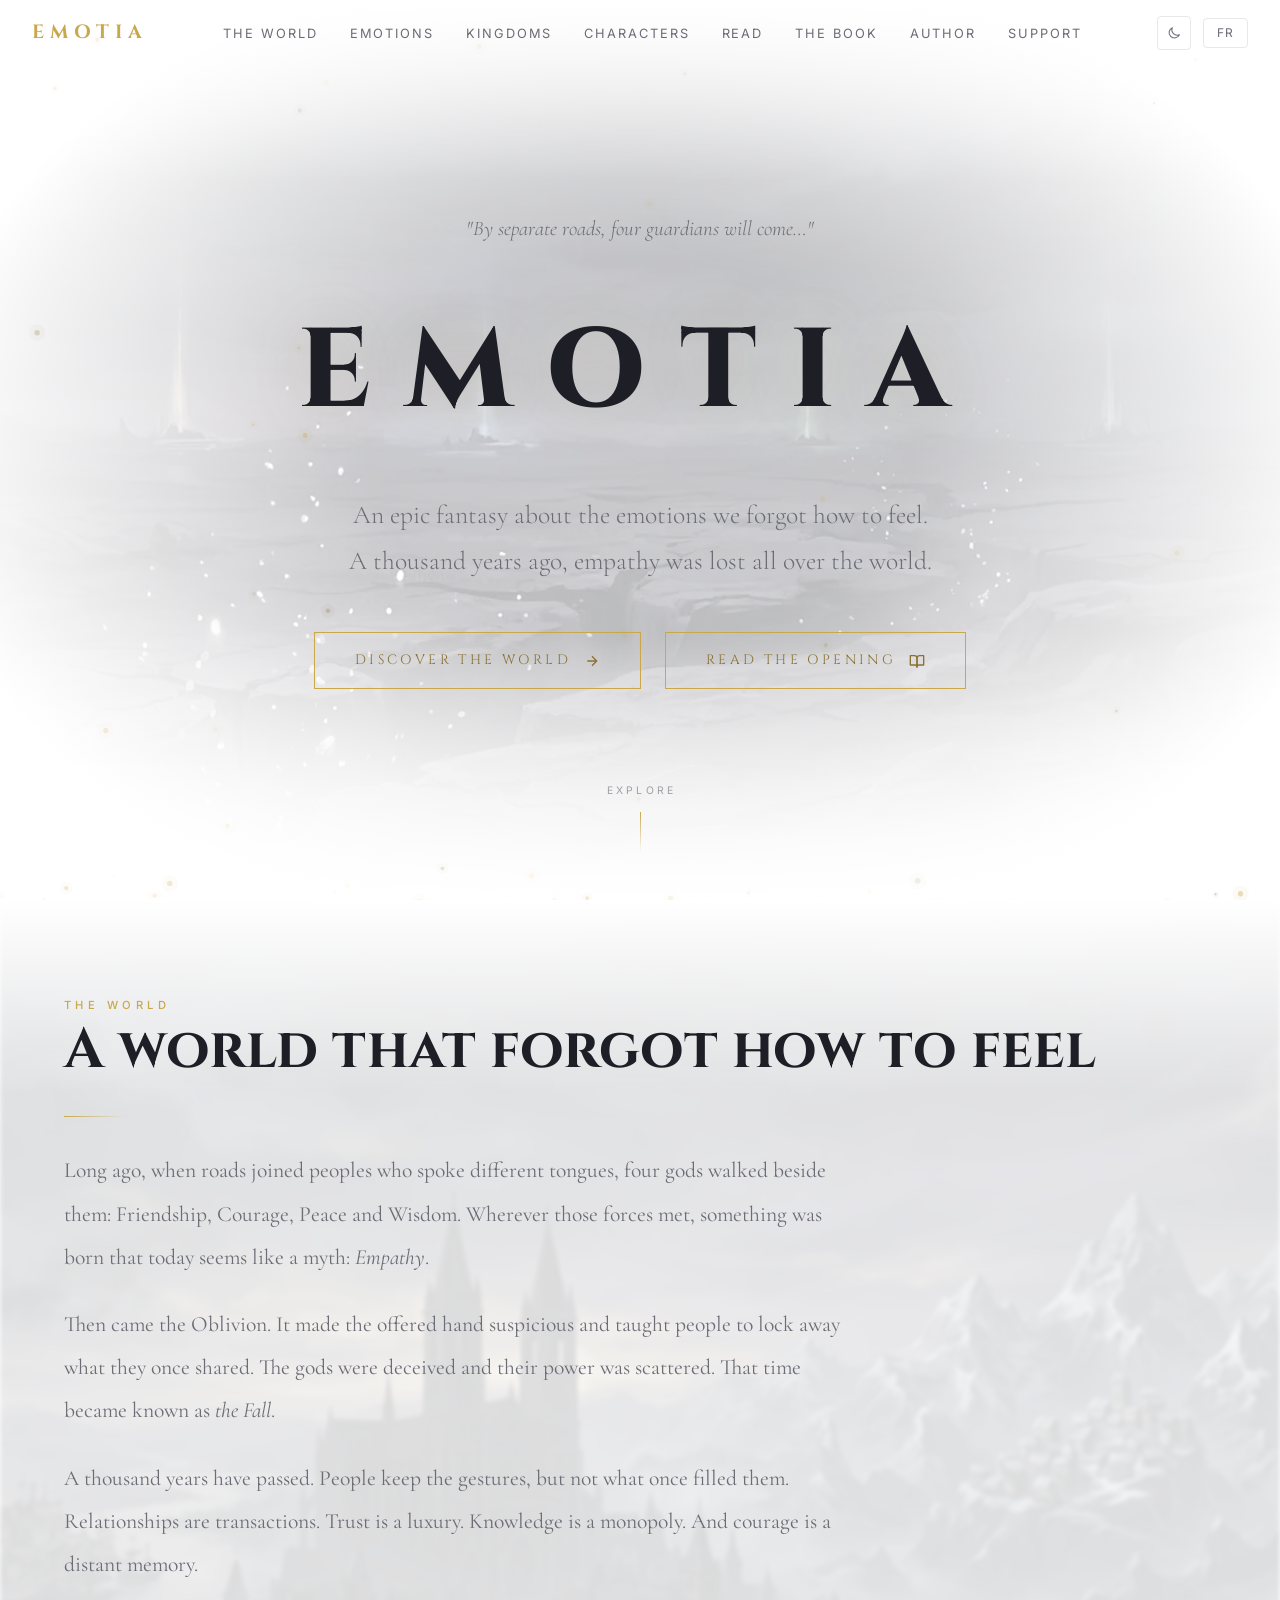
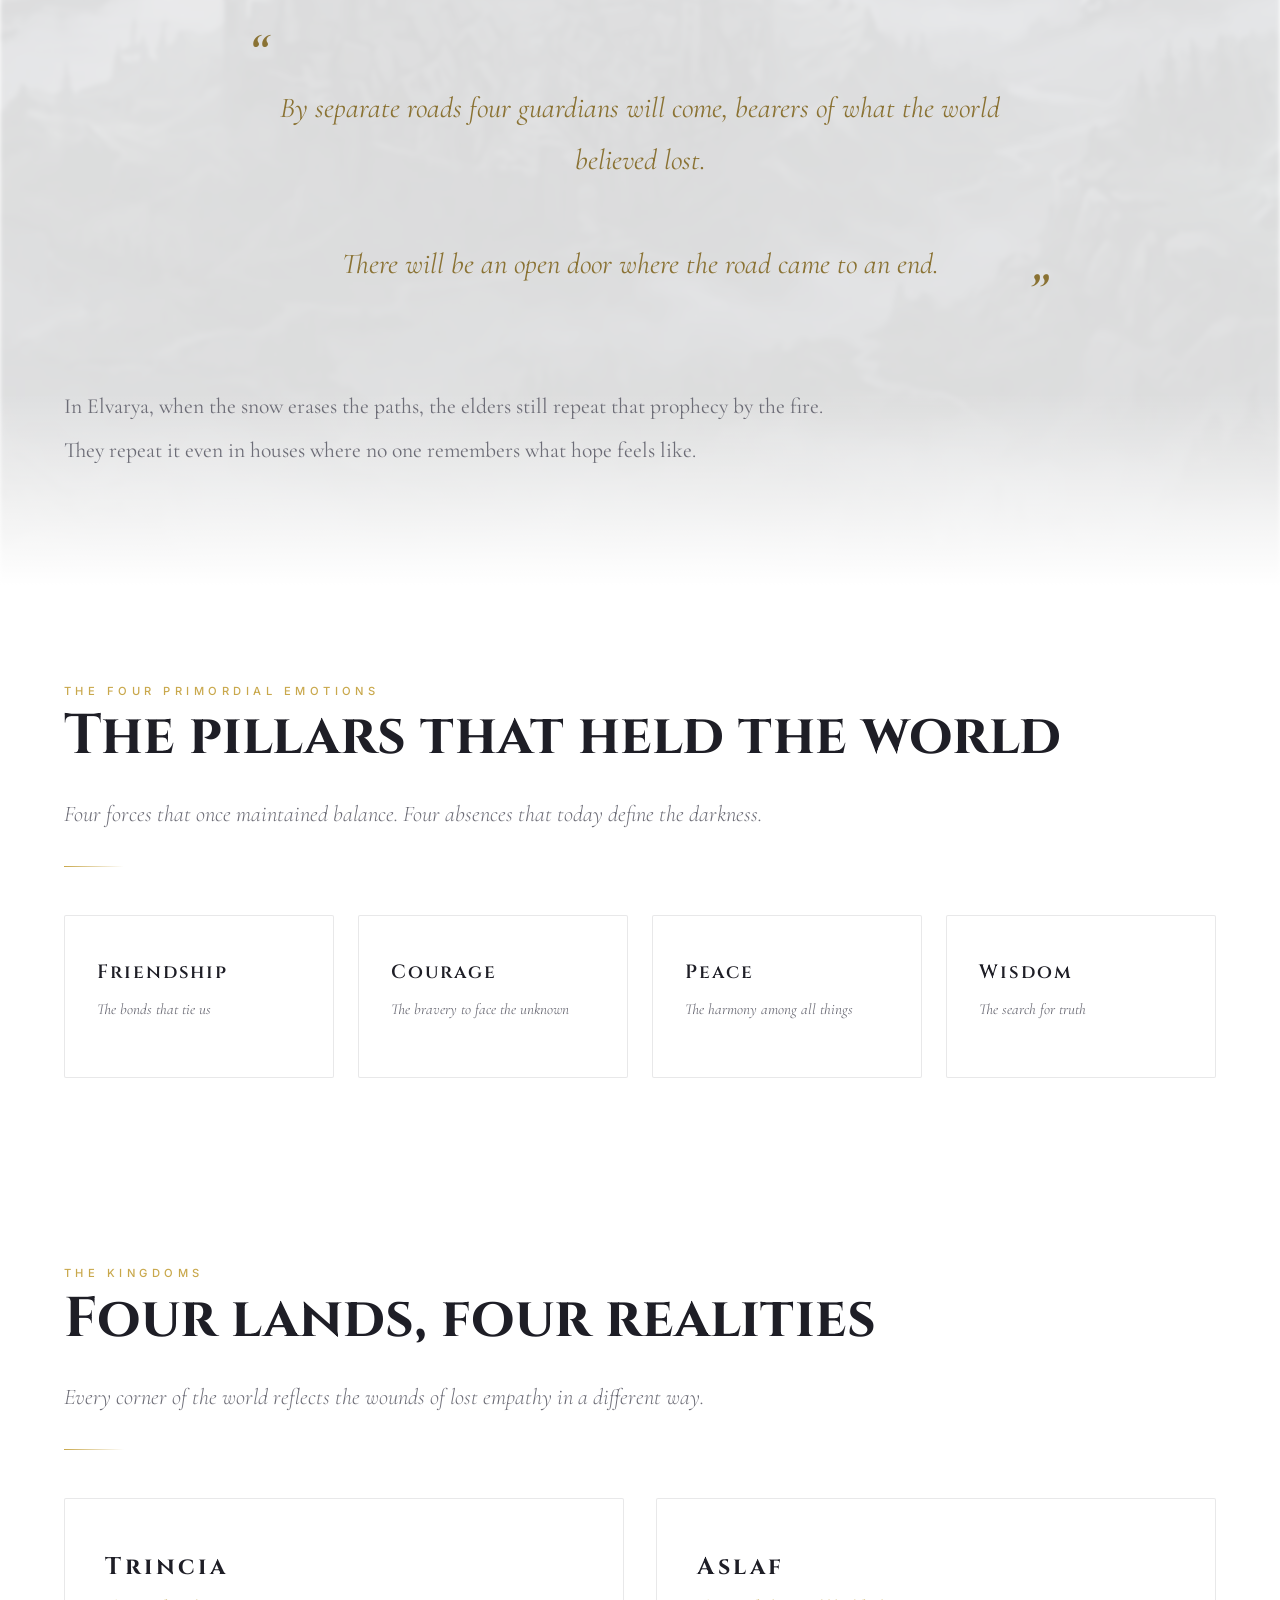
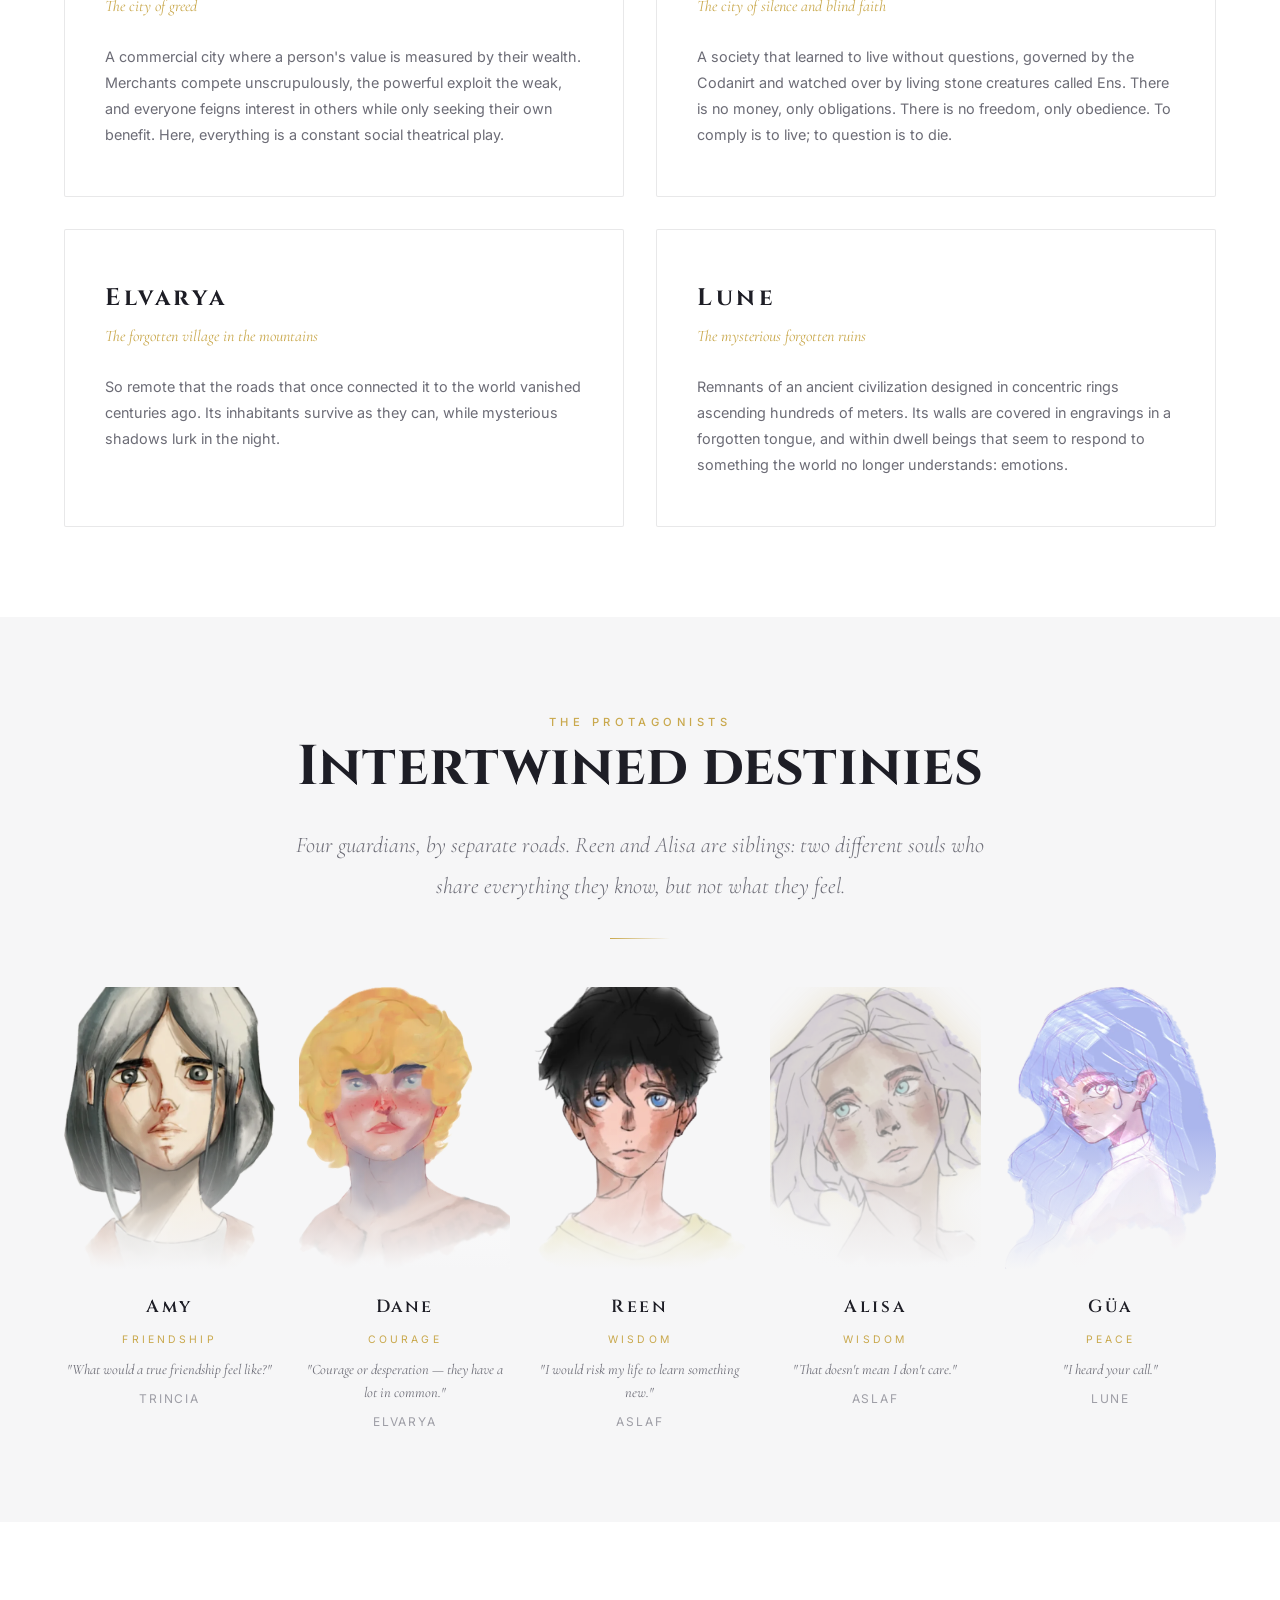
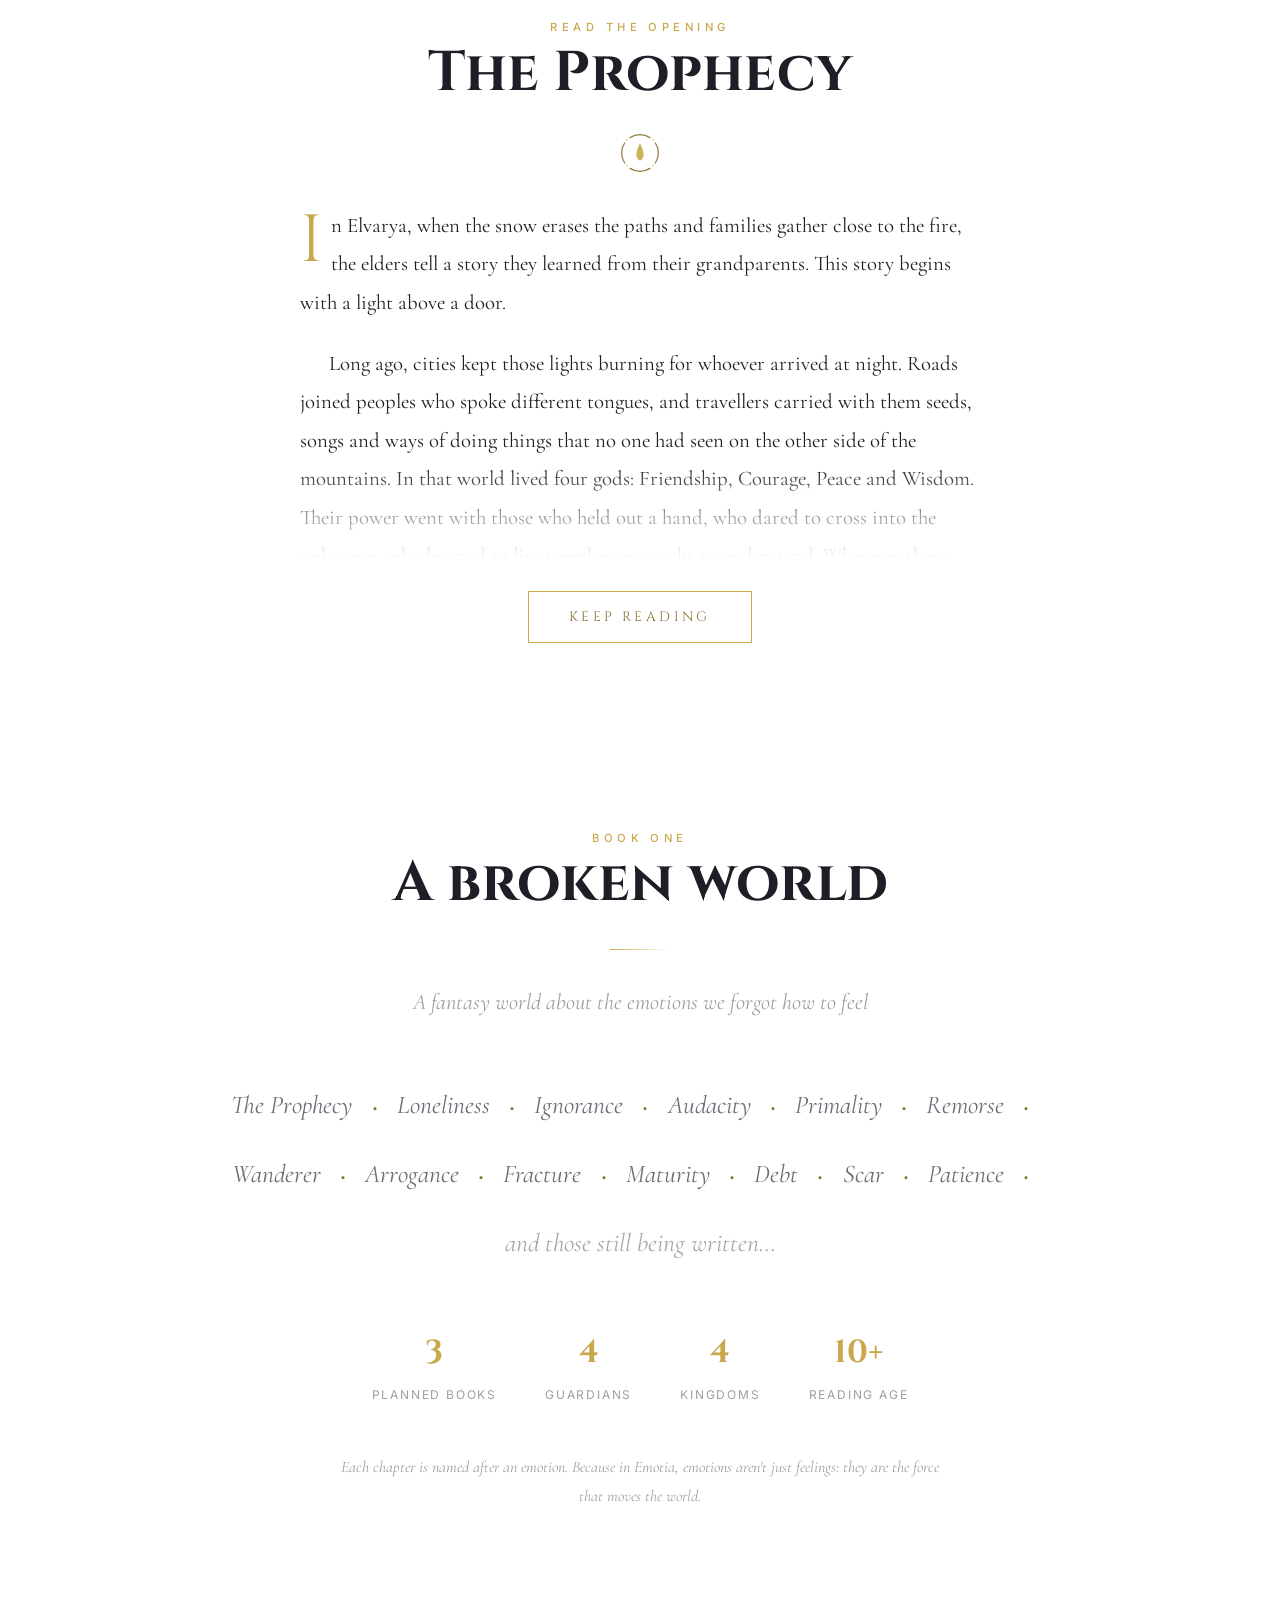
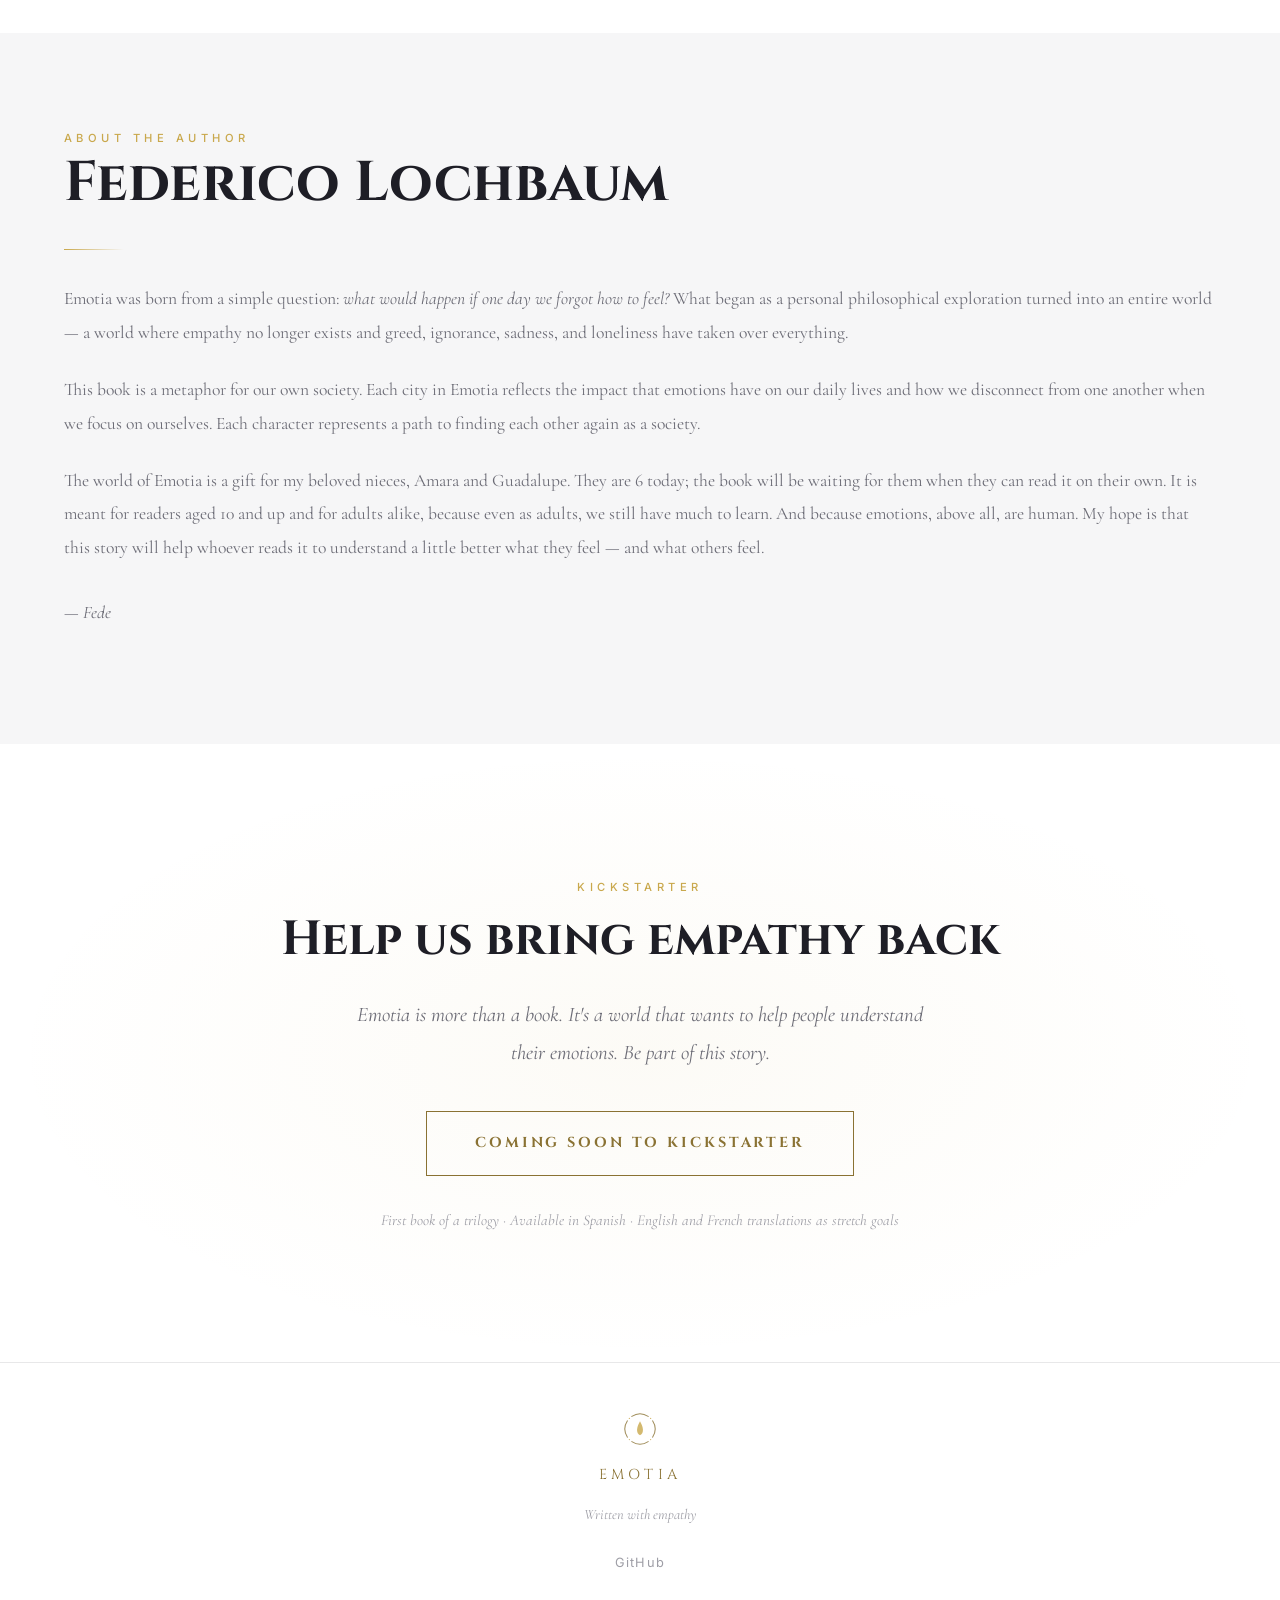
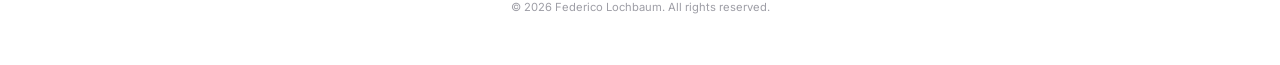
==== commit 64652c47: "white mode" ====
--- a/docs/index.html
+++ b/docs/index.html
@@ -43,6 +43,17 @@
   <meta name="twitter:card" content="summary_large_image">
   <meta name="twitter:image" content="images/og-image.jpg">
   <meta name="theme-color" content="#06060e">
+  <script>
+    // Tema antes del primer pintado: elección guardada, o la del sistema.
+    (function () {
+      var t = null;
+      try { t = localStorage.getItem('emotia-theme'); } catch (e) {}
+      if (t !== 'light' && t !== 'dark') {
+        t = window.matchMedia && window.matchMedia('(prefers-color-scheme: light)').matches ? 'light' : 'dark';
+      }
+      document.documentElement.setAttribute('data-theme', t);
+    })();
+  </script>
   <link rel="icon" type="image/svg+xml" href="images/emblem.svg">
   <link rel="icon" type="image/png" href="images/emotia_favicon-withoutbackground.png">
   <link rel="preload" as="image" href="images/hero_bg.webp" type="image/webp">
@@ -76,6 +87,10 @@
     </ul>
 
     <div class="nav-controls">
+      <button id="theme-toggle" class="theme-toggle" type="button" aria-label="Modo claro u oscuro / Light or dark mode / Mode clair ou sombre">
+        <svg class="icon-sun" viewBox="0 0 24 24" fill="none" stroke="currentColor" stroke-width="1.6" stroke-linecap="round" aria-hidden="true"><circle cx="12" cy="12" r="4.2"/><path d="M12 2.5v2.2M12 19.3v2.2M2.5 12h2.2M19.3 12h2.2M5.3 5.3l1.6 1.6M17.1 17.1l1.6 1.6M5.3 18.7l1.6-1.6M17.1 6.9l1.6-1.6"/></svg>
+        <svg class="icon-moon" viewBox="0 0 24 24" fill="none" stroke="currentColor" stroke-width="1.6" stroke-linecap="round" stroke-linejoin="round" aria-hidden="true"><path d="M20 14.5A8 8 0 0 1 9.5 4a8 8 0 1 0 10.5 10.5z"/></svg>
+      </button>
       <button id="lang-toggle" class="lang-toggle" aria-label="Cambiar idioma / Change language / Changer de langue">
         <span class="lang-es">EN</span>
         <span class="lang-en">FR</span>
@@ -611,7 +626,7 @@
           <span class="lang-en">The Prophecy</span>
           <span class="lang-fr">La Prophétie</span>
         </h2>
-        <img class="emblem-divider" src="images/emblem.svg" alt="" width="44" height="44">
+        <svg class="emblem-divider" viewBox="-1.2 -1.2 2.4 2.4" width="44" height="44" aria-hidden="true"><g fill="none" stroke-width="0.07" stroke-linecap="round"><path d="M -0.545 -0.839 A 1 1 0 0 1 0.545 -0.839" style="stroke:var(--emblem-white)"/><path d="M 0.839 -0.545 A 1 1 0 0 1 0.839 0.545" style="stroke:var(--emblem-red)"/><path d="M 0.545 0.839 A 1 1 0 0 1 -0.545 0.839" style="stroke:var(--emblem-green)"/><path d="M -0.839 0.545 A 1 1 0 0 1 -0.839 -0.545" style="stroke:var(--emblem-blue)"/></g><g style="fill:var(--gold)"><circle cx="0.707" cy="-0.707" r="0.045"/><circle cx="0.707" cy="0.707" r="0.045"/><circle cx="-0.707" cy="0.707" r="0.045"/><circle cx="-0.707" cy="-0.707" r="0.045"/></g><path style="fill:var(--flame)" d="M 0 0.42 C 0.30 0.26 0.22 -0.14 0 -0.52 C -0.22 -0.14 -0.30 0.26 0 0.42 Z"/></svg>
       </div>
 
       <article class="reading-text reveal reveal-delay-1" id="reading-text">
@@ -927,7 +942,7 @@
        FOOTER
        ============================================ -->
   <footer class="footer">
-    <img class="footer-emblem" src="images/emblem.svg" alt="" width="36" height="36">
+    <svg class="footer-emblem" viewBox="-1.2 -1.2 2.4 2.4" width="36" height="36" aria-hidden="true"><g fill="none" stroke-width="0.07" stroke-linecap="round"><path d="M -0.545 -0.839 A 1 1 0 0 1 0.545 -0.839" style="stroke:var(--emblem-white)"/><path d="M 0.839 -0.545 A 1 1 0 0 1 0.839 0.545" style="stroke:var(--emblem-red)"/><path d="M 0.545 0.839 A 1 1 0 0 1 -0.545 0.839" style="stroke:var(--emblem-green)"/><path d="M -0.839 0.545 A 1 1 0 0 1 -0.839 -0.545" style="stroke:var(--emblem-blue)"/></g><g style="fill:var(--gold)"><circle cx="0.707" cy="-0.707" r="0.045"/><circle cx="0.707" cy="0.707" r="0.045"/><circle cx="-0.707" cy="0.707" r="0.045"/><circle cx="-0.707" cy="-0.707" r="0.045"/></g><path style="fill:var(--flame)" d="M 0 0.42 C 0.30 0.26 0.22 -0.14 0 -0.52 C -0.22 -0.14 -0.30 0.26 0 0.42 Z"/></svg>
     <div class="footer-brand">EMOTIA</div>
     <p class="footer-tagline">
       <span class="lang-es">Escrito con empatía</span>
--- a/docs/styles.css
+++ b/docs/styles.css
@@ -29,12 +29,31 @@
   --thread-red: #ce4a46;
   --thread-green: #5cb078;
   --thread-white: #eceae2;
+  --flame: #e8d28a;
+  --emblem-white: var(--thread-white);
+  --emblem-red: var(--thread-red);
+  --emblem-green: var(--thread-green);
+  --emblem-blue: var(--thread-blue);
 
   --text-primary: #e8e6e2;
   --text-secondary: #9a9898;
   --text-dim: #5a5858;
   --text-gold: var(--gold);
 
+  /* Superficies y filtros que cambian con el tema */
+  --nav-bg: rgba(6, 6, 14, 0.9);
+  --menu-bg: rgba(6, 6, 14, 0.97);
+  --border-hover: rgba(255, 255, 255, 0.1);
+  --card-shadow: 0 20px 50px rgba(0, 0, 0, 0.4);
+  --gold-glow: rgba(201, 168, 76, 0.15);
+  --hero-img-opacity: 0.4;
+  --hero-img-filter: brightness(0.5) saturate(0.7);
+  --world-img-opacity: 0.12;
+  --char-img-filter: saturate(0.6) brightness(0.8);
+  --char-img-filter-hover: saturate(0.9) brightness(0.95);
+  --spirit-glow: rgba(236, 234, 226, 0.35);
+  color-scheme: dark;
+
   --font-display: 'Cinzel', serif;
   --font-body: 'Inter', sans-serif;
   --font-literary: 'Cormorant Garamond', serif;
@@ -42,6 +61,62 @@
   --section-padding: clamp(4rem, 10vh, 8rem) clamp(1.5rem, 5vw, 4rem);
   --max-width: 1200px;
   --transition: 0.4s cubic-bezier(0.25, 0.46, 0.45, 0.94);
+}
+
+/* --- Modo claro: la paleta del interior del libro (book.tex) ---
+   papel blanco, tinta (ink) 30,30,38, oro (gold) 201,168,76,
+   oro apagado (golddim) 138,114,51 y gris (secondary) 108,108,118.
+   El emblema va en oro, como en las aperturas de capítulo (\emotiaornamento). */
+:root[data-theme="light"] {
+  --bg-deep: #ffffff;
+  --bg-primary: #ffffff;
+  --bg-secondary: #f6f6f7;
+  --bg-card: #ffffff;
+  --bg-glass: rgba(30, 30, 38, 0.02);
+  --border-glass: rgba(30, 30, 38, 0.1);
+
+  --gold: #c9a84c;        /* gold */
+  --gold-light: #8a7233;  /* golddim: hover */
+  --gold-dim: #8a7233;    /* golddim */
+
+  --text-primary: #1e1e26;   /* ink */
+  --text-secondary: #6c6c76; /* secondary */
+  --text-dim: #9e9ea6;
+
+  --flame: #c9a84c;
+  --emblem-white: #8a7233;
+  --emblem-red: #8a7233;
+  --emblem-green: #8a7233;
+  --emblem-blue: #8a7233;
+
+  --nav-bg: rgba(255, 255, 255, 0.92);
+  --menu-bg: rgba(255, 255, 255, 0.98);
+  --border-hover: rgba(30, 30, 38, 0.18);
+  --card-shadow: 0 20px 45px rgba(30, 30, 38, 0.09);
+  --gold-glow: rgba(201, 168, 76, 0.15);
+  --hero-img-opacity: 0.28;
+  --hero-img-filter: brightness(1.2) saturate(0.5);
+  --world-img-opacity: 0.14;
+  --char-img-filter: saturate(0.85) brightness(1);
+  --char-img-filter-hover: saturate(1) brightness(1.03);
+  --spirit-glow: rgba(201, 168, 76, 0.4);
+  --link: #8a7233;
+  color-scheme: light;
+}
+
+/* Sobre papel blanco el oro claro no alcanza para texto que hay que leer:
+   enlaces y botones usan golddim, y sobre fondo oro va la tinta. */
+:root[data-theme="light"] .hero-cta,
+:root[data-theme="light"] .cta-btn.is-soon,
+:root[data-theme="light"] .cta-btn.is-soon:hover {
+  color: var(--gold-dim);
+}
+
+:root[data-theme="light"] .hero-cta:hover,
+:root[data-theme="light"] .cta-btn,
+:root[data-theme="light"] .cta-btn:hover,
+:root[data-theme="light"] ::selection {
+  color: var(--text-primary);
 }
 
 /* --- Reset & Base --- */
@@ -79,7 +154,7 @@
 }
 
 a {
-  color: var(--gold);
+  color: var(--link, var(--gold));
   text-decoration: none;
   transition: color var(--transition);
 }
@@ -113,13 +188,30 @@
   display: flex;
   justify-content: space-between;
   align-items: center;
-  transition: background var(--transition), backdrop-filter var(--transition);
+  transition: border-color var(--transition);
 }
 
 .nav.scrolled {
-  background: rgba(6, 6, 14, 0.9);
+  border-bottom: 1px solid var(--border-glass);
+}
+
+/* El blur va en un pseudo-elemento: un backdrop-filter en .nav convertiría la barra
+   en el contenedor del menú móvil (position: fixed) y lo recortaría a su altura. */
+.nav::before {
+  content: '';
+  position: absolute;
+  inset: 0;
+  z-index: -1;
+  background: var(--nav-bg);
+  -webkit-backdrop-filter: blur(20px);
   backdrop-filter: blur(20px);
-  border-bottom: 1px solid var(--border-glass);
+  opacity: 0;
+  transition: opacity var(--transition);
+  pointer-events: none;
+}
+
+.nav.scrolled::before {
+  opacity: 1;
 }
 
 .nav-logo {
@@ -187,7 +279,7 @@
 .nav-controls {
   display: flex;
   align-items: center;
-  gap: 1.5rem;
+  gap: 0.75rem;
 }
 
 .lang-toggle {
@@ -203,9 +295,39 @@
   transition: all var(--transition);
 }
 
-.lang-toggle:hover {
+.lang-toggle:hover,
+.theme-toggle:hover {
   border-color: var(--gold);
   color: var(--gold);
+}
+
+/* Botón de tema: muestra la luna en modo claro y el sol en modo oscuro */
+.theme-toggle {
+  display: inline-flex;
+  align-items: center;
+  justify-content: center;
+  width: 2.1rem;
+  height: 2.1rem;
+  background: transparent;
+  border: 1px solid var(--border-glass);
+  color: var(--text-secondary);
+  border-radius: 4px;
+  cursor: pointer;
+  transition: all var(--transition);
+}
+
+.theme-toggle svg {
+  width: 1rem;
+  height: 1rem;
+}
+
+.theme-toggle .icon-moon,
+:root[data-theme="light"] .theme-toggle .icon-sun {
+  display: none;
+}
+
+:root[data-theme="light"] .theme-toggle .icon-moon {
+  display: block;
 }
 
 /* --- Language Visibility Logic --- */
@@ -246,8 +368,8 @@
   width: 100%;
   height: 100%;
   object-fit: cover;
-  opacity: 0.4;
-  filter: brightness(0.5) saturate(0.7);
+  opacity: var(--hero-img-opacity);
+  filter: var(--hero-img-filter);
 }
 
 .hero-bg::after {
@@ -292,7 +414,7 @@
   margin-bottom: 1.5rem;
   opacity: 0;
   animation: fadeInTitle 1.4s ease 0.25s forwards;
-  text-shadow: 0 0 60px rgba(201, 168, 76, 0.15);
+  text-shadow: 0 0 60px var(--gold-glow);
   position: relative;
 }
 
@@ -494,7 +616,7 @@
   width: 100%;
   height: 100%;
   object-fit: cover;
-  opacity: 0.12;
+  opacity: var(--world-img-opacity);
   filter: blur(2px) saturate(0.6);
 }
 
@@ -588,9 +710,9 @@
 }
 
 .emotion-card:hover {
-  border-color: rgba(255, 255, 255, 0.1);
+  border-color: var(--border-hover);
   transform: translateY(-4px);
-  box-shadow: 0 20px 50px rgba(0, 0, 0, 0.4);
+  box-shadow: var(--card-shadow);
 }
 
 .emotion-card:hover::before {
@@ -709,7 +831,7 @@
 }
 
 .kingdom-card:hover {
-  border-color: rgba(255, 255, 255, 0.08);
+  border-color: var(--border-hover);
   transform: translateY(-2px);
 }
 
@@ -776,12 +898,12 @@
 /* Alisa no tiene cuerpo: se ve la piedra a través de ella */
 .character-card--spirit .character-image-wrap img {
   opacity: 0.55;
-  filter: saturate(0.5) brightness(0.9) drop-shadow(0 0 18px rgba(236, 234, 226, 0.35));
+  filter: saturate(0.5) brightness(0.9) drop-shadow(0 0 18px var(--spirit-glow));
 }
 
 .character-card--spirit:hover .character-image-wrap img {
   opacity: 0.75;
-  filter: saturate(0.7) brightness(1) drop-shadow(0 0 24px rgba(236, 234, 226, 0.45));
+  filter: saturate(0.7) brightness(1) drop-shadow(0 0 24px var(--spirit-glow));
 }
 
 .character-card {
@@ -805,12 +927,12 @@
   height: 100%;
   object-fit: cover;
   transition: transform 0.8s ease, filter 0.8s ease;
-  filter: saturate(0.6) brightness(0.8);
+  filter: var(--char-img-filter);
 }
 
 .character-card:hover .character-image-wrap img {
   transform: scale(1.05);
-  filter: saturate(0.9) brightness(0.95);
+  filter: var(--char-img-filter-hover);
 }
 
 .character-image-wrap::after {
@@ -1285,7 +1407,7 @@
     left: 0;
     right: 0;
     bottom: 0;
-    background: rgba(6, 6, 14, 0.97);
+    background: var(--menu-bg);
     flex-direction: column;
     justify-content: center;
     align-items: center;
